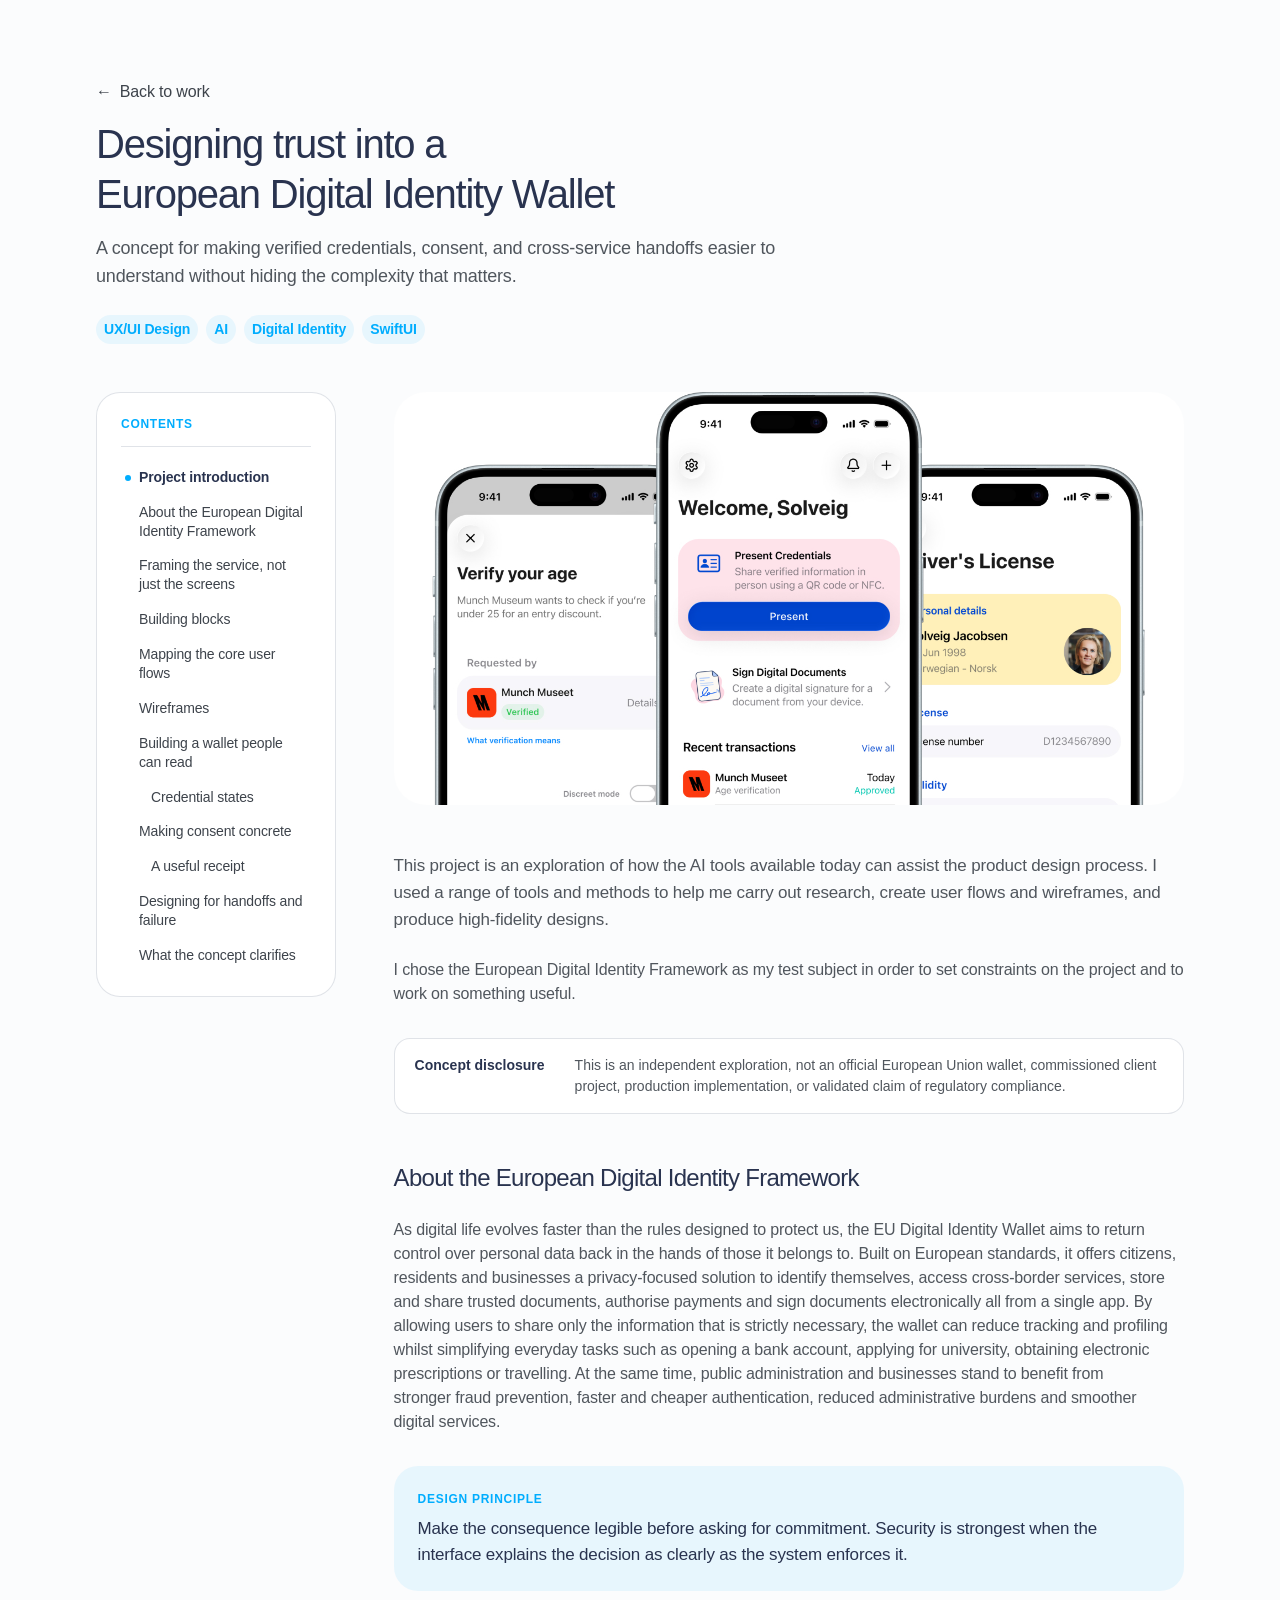
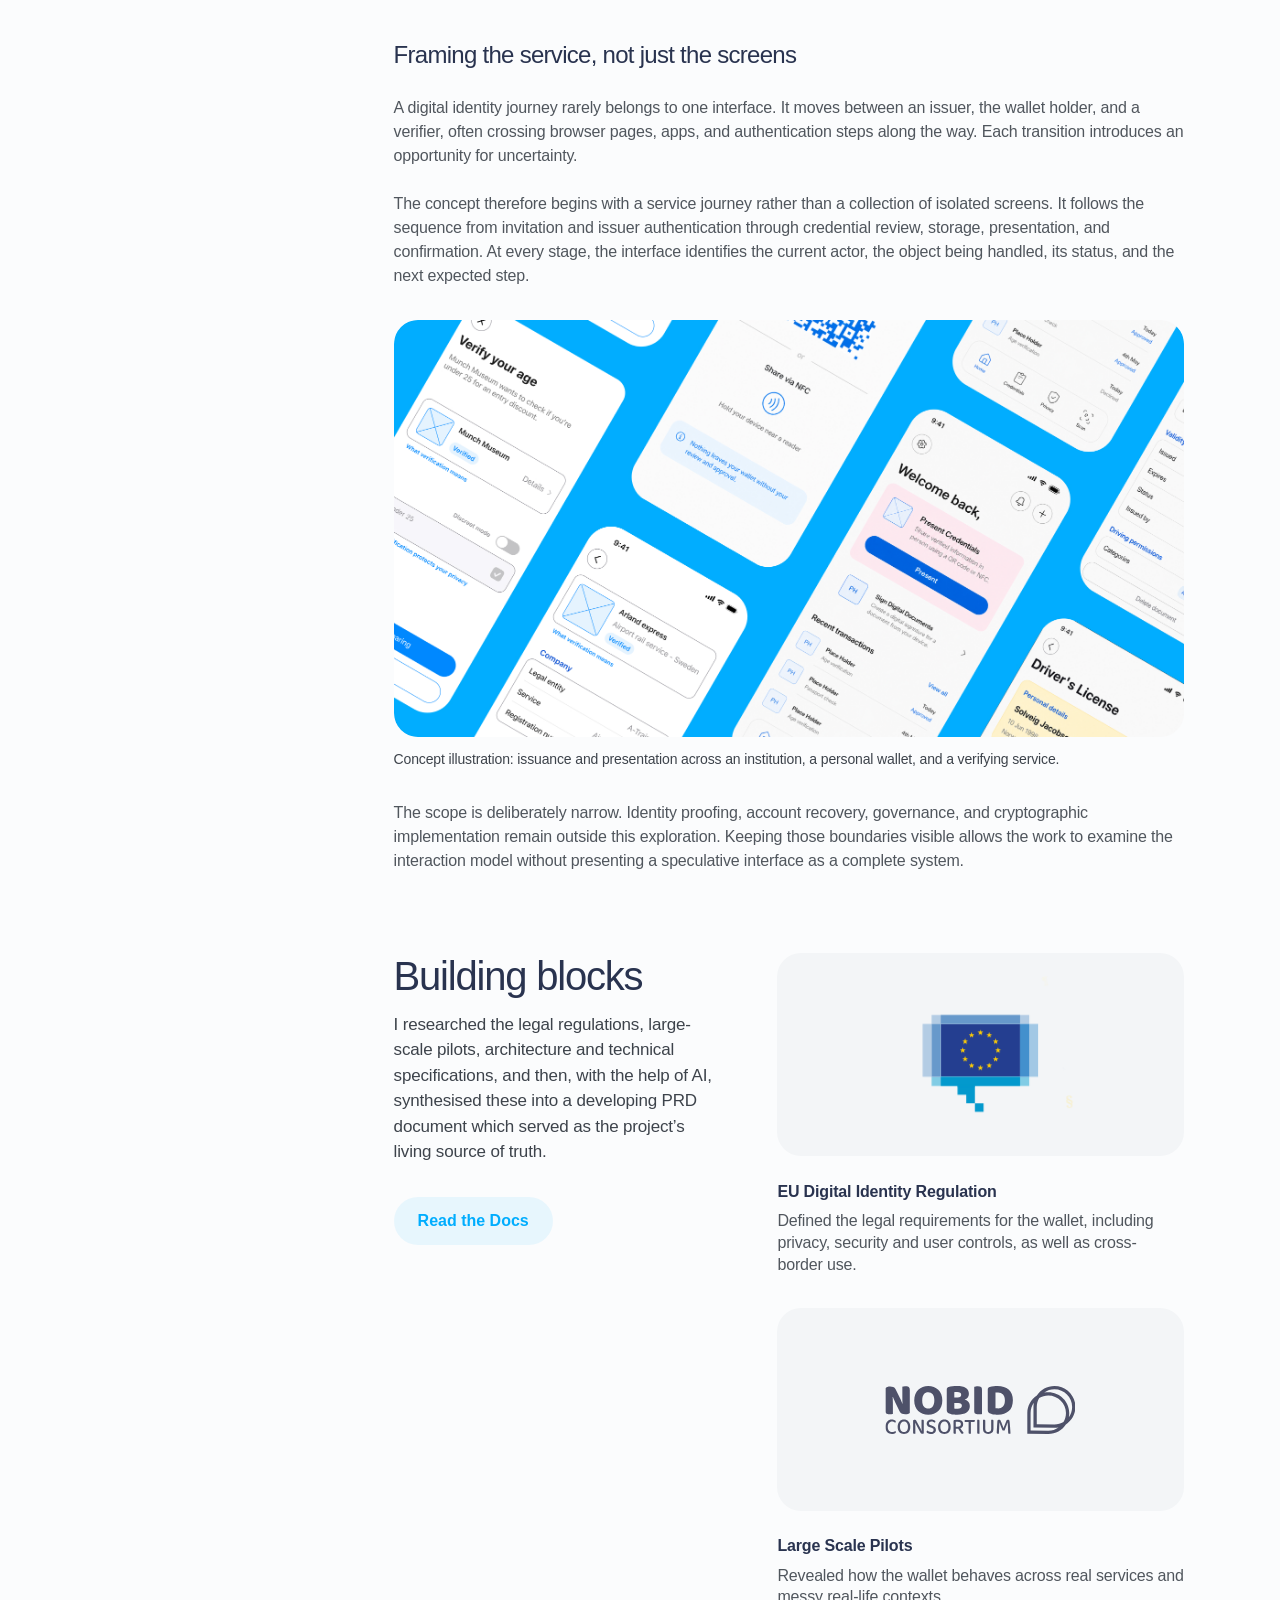
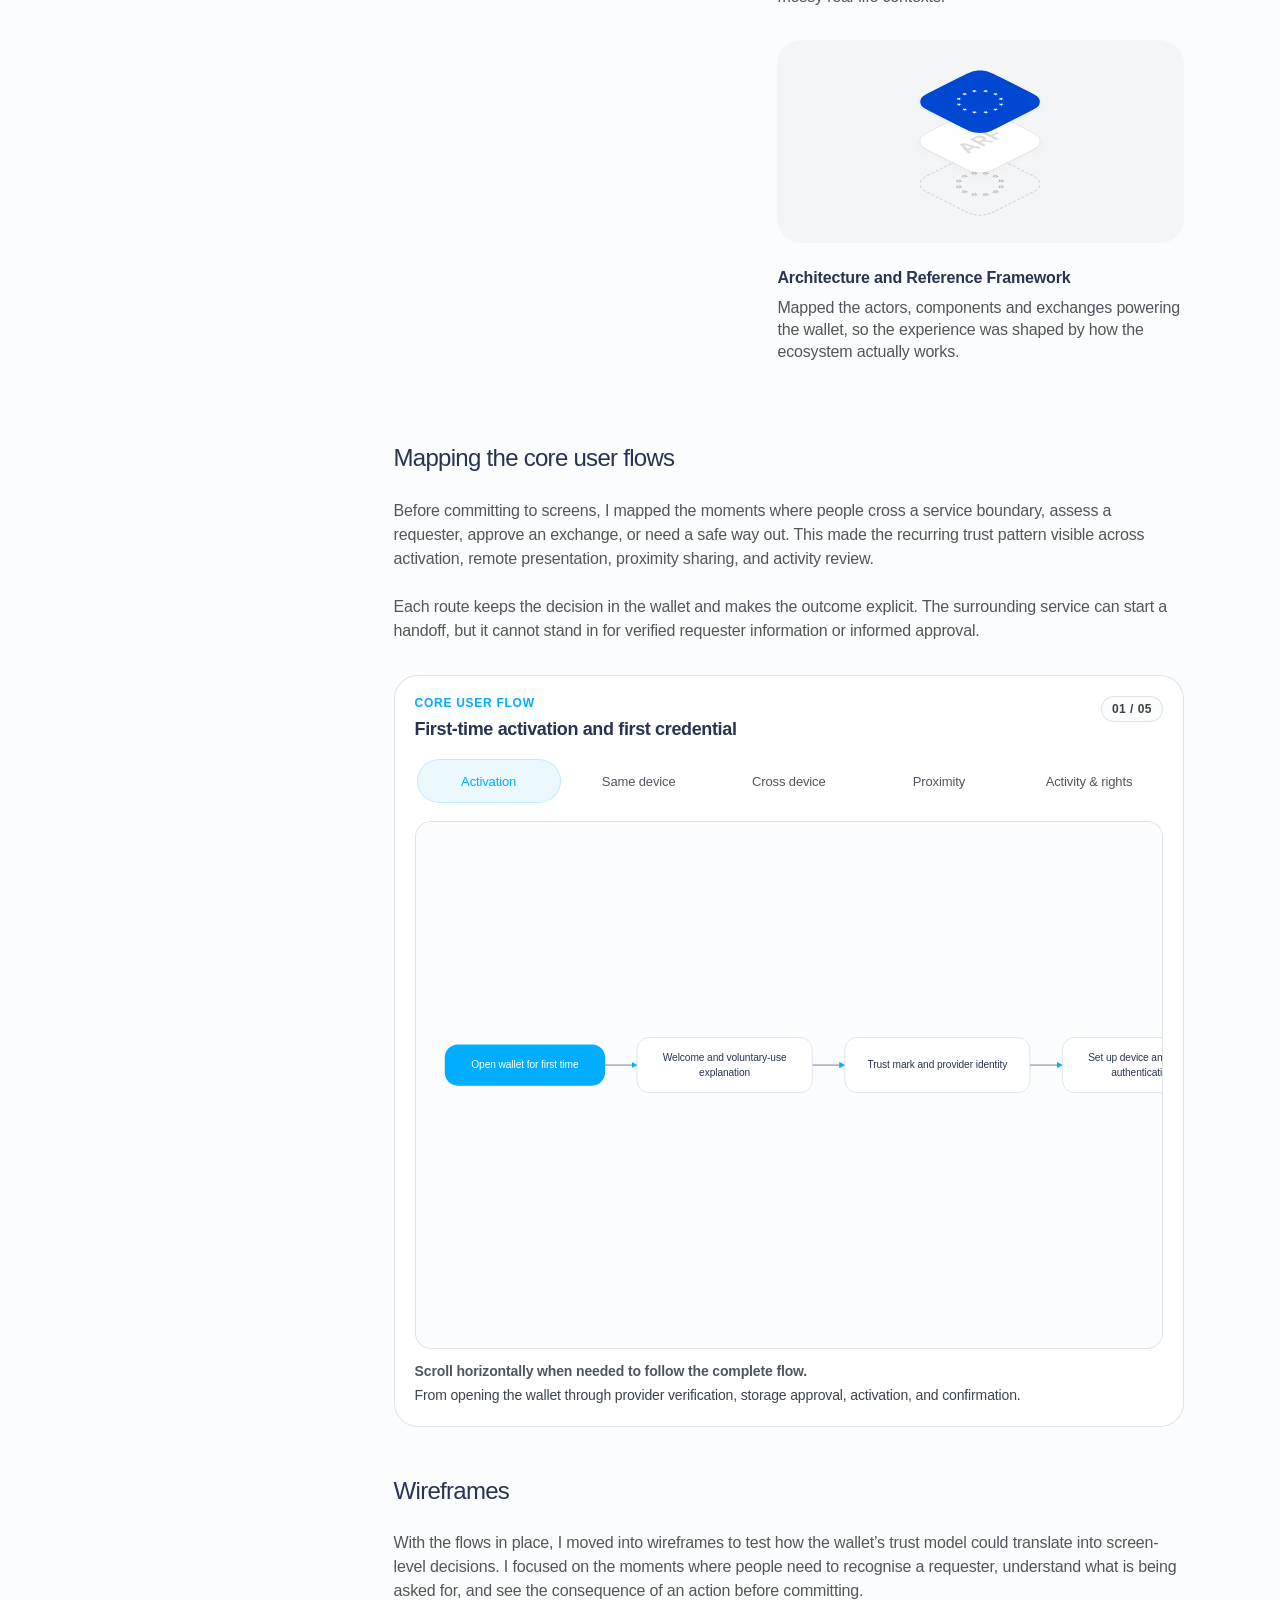
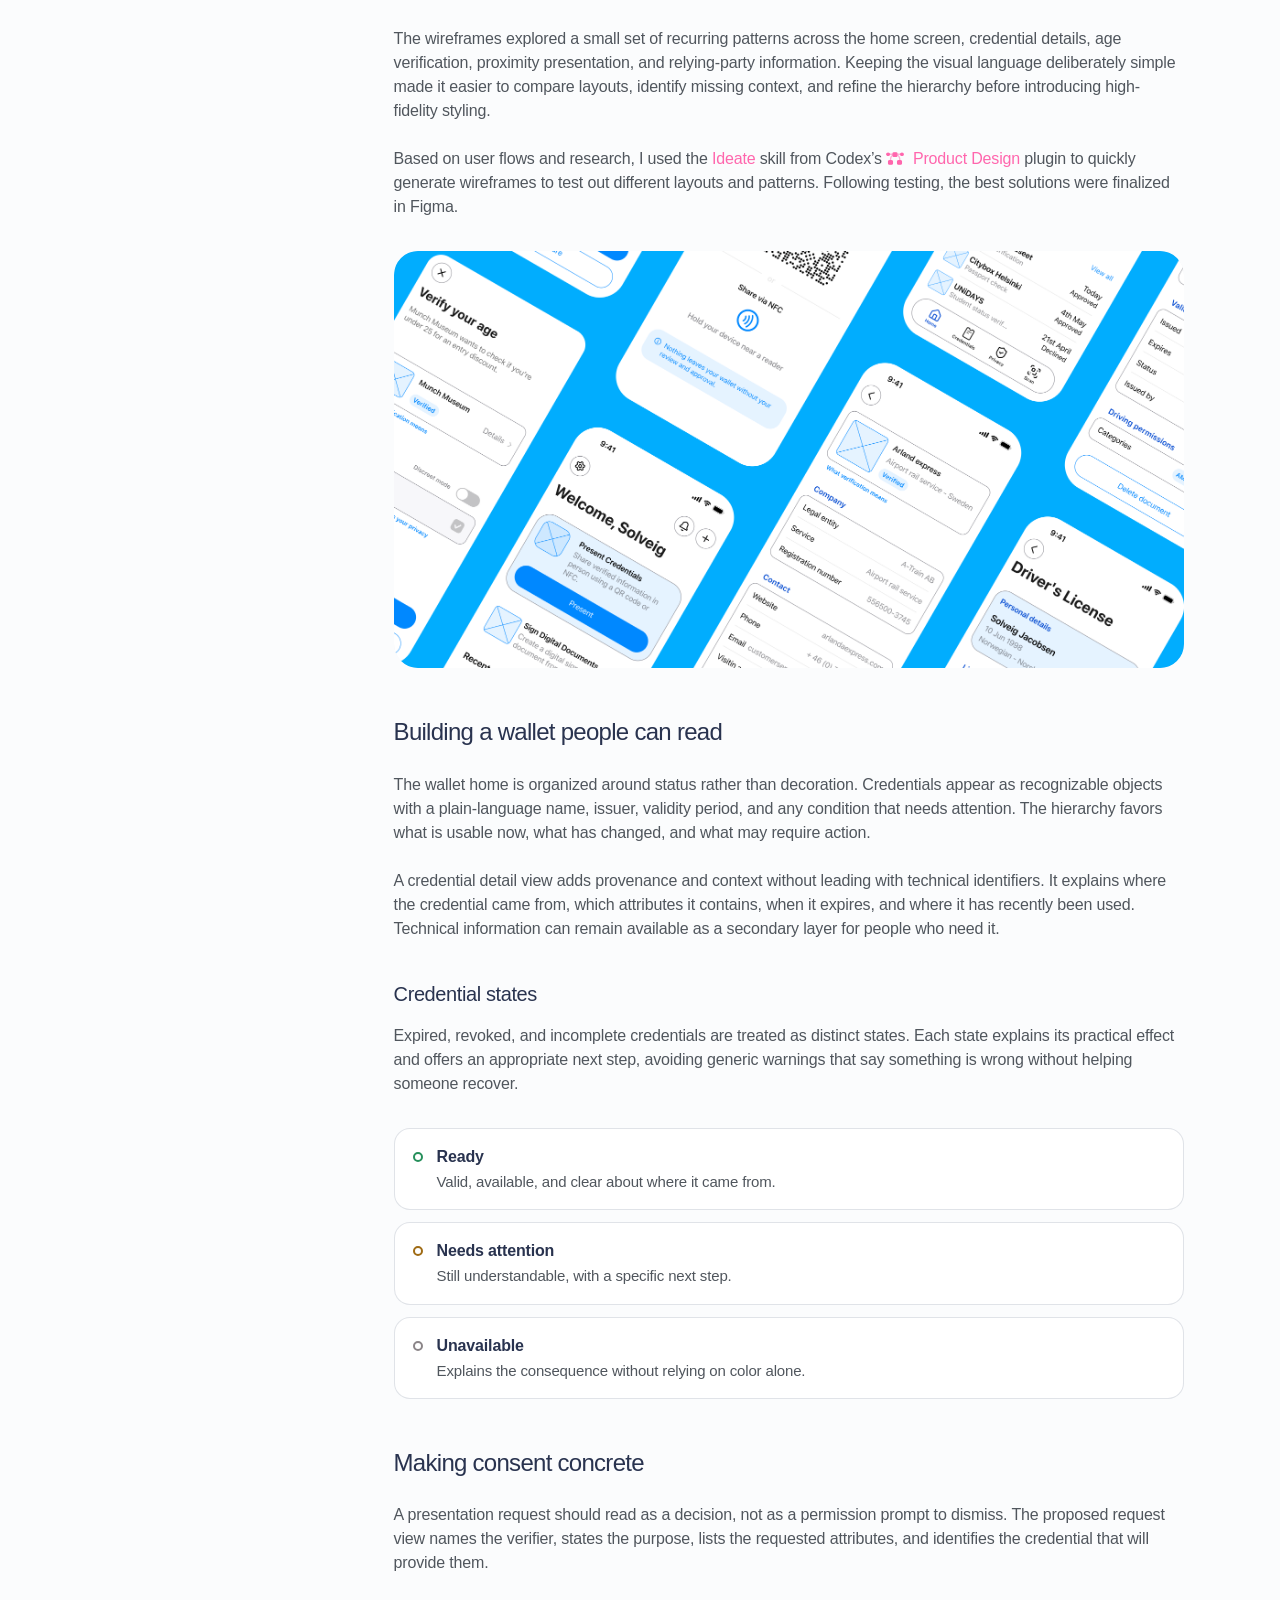
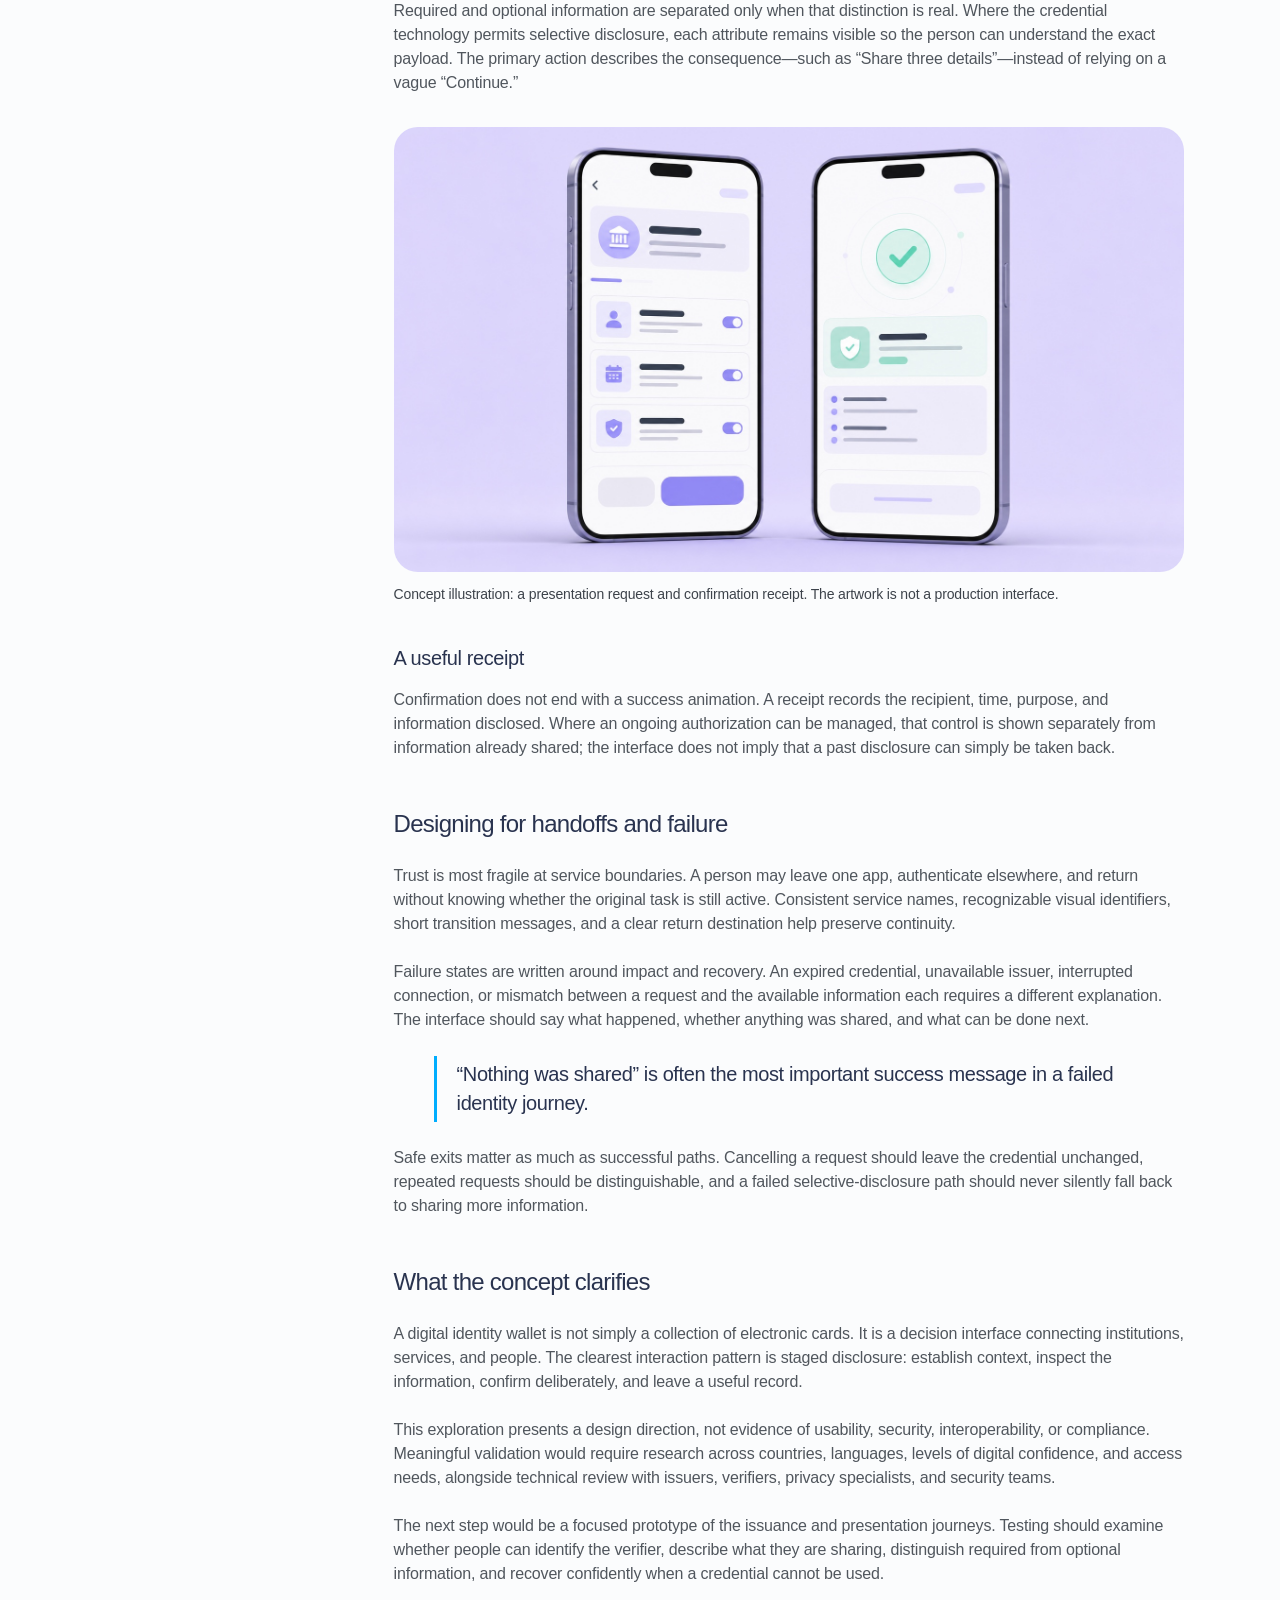
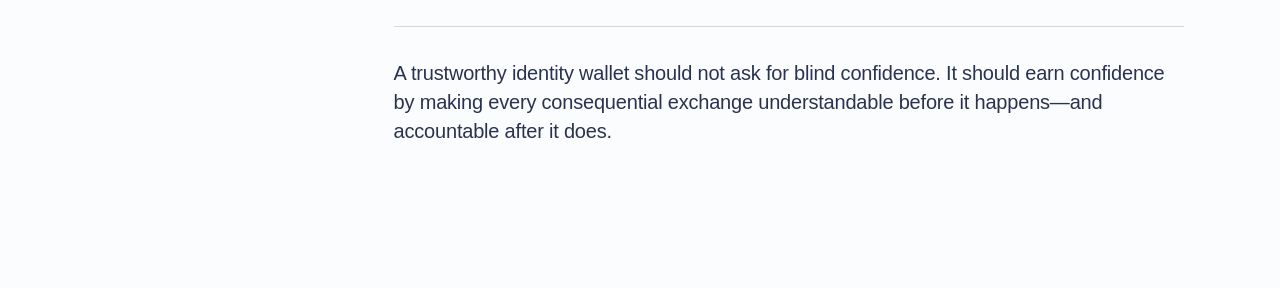
==== eudiw-case-study/index.html @ 353143e9 "Adding EUDIW Case Study" ====
<!doctype html>
<html lang="en">
  <head>
    <meta charset="utf-8" />
    <meta name="viewport" content="width=device-width, initial-scale=1" />
    <meta
      name="description"
      content="An independent design case study exploring trust, consent, and credential sharing in a European Digital Identity Wallet."
    />
    <meta name="theme-color" content="#fbfcfd" />
    <meta name="color-scheme" content="light" />

    <title>Designing trust into a European Digital Identity Wallet</title>

    <link
      rel="preload"
      as="image"
      href="./assets/images/eudiw-identity-cover.jpg"
      fetchpriority="high"
    />
    <link rel="icon" href="data:," />
    <link rel="stylesheet" href="./styles.css?v=20260810-3" />
    <script src="./script.js?v=20260810-2" defer></script>
    <script src="./assets/vendor/mermaid.min.js" defer></script>
    <script src="./flow-definitions.js" defer></script>
    <script src="./flows.js" defer></script>
  </head>

  <body>
    <a class="skip-link" href="#case-study">Skip to the case study</a>

    <main id="case-study">
      <header class="case-header">
        <div class="shell">
          <a class="back-link" href="../#work">
            <span aria-hidden="true">←</span>
            <span>Back to work</span>
          </a>

          <h1
            id="project-introduction"
            tabindex="-1"
            data-toc
            data-toc-title="Project introduction"
          >
            Designing trust into a European Digital Identity Wallet
          </h1>

          <p class="case-deck">
            A concept for making verified credentials, consent, and cross-service handoffs easier to
            understand without hiding the complexity that matters.
          </p>

          <div class="case-meta">
            <ul class="case-tags" aria-label="Case study topics">
              <li>UX/UI Design</li>
              <li>AI</li>
              <li>Digital Identity</li>
              <li>SwiftUI</li>
            </ul>
          </div>
        </div>
      </header>

      <div class="shell case-layout">
        <aside class="sticky-toc" aria-labelledby="sticky-toc-title" data-sticky-toc hidden>
          <p class="sticky-toc__title" id="sticky-toc-title">Contents</p>
          <ol class="sticky-toc__list" data-sticky-toc-list></ol>
        </aside>

        <article class="article">
          <figure class="hero-figure">
            <img
              src="./assets/images/eudiw-identity-cover.jpg"
              width="1726"
              height="911"
              alt="Conceptual translucent identity credential arranged with two mobile devices, a secure chip, and a confirmation seal."
              fetchpriority="high"
            />
          </figure>

          <p class="article-lead">
            This project is an exploration of how the AI tools available today can assist the
            product design process. I used a range of tools and methods to help me carry out
            research, create user flows and wireframes, and produce high-fidelity designs.
          </p>

          <p>
            I chose the European Digital Identity Framework as my test subject in order to set
            constraints on the project and to work on something useful.
          </p>

          <aside class="disclosure" aria-label="Concept disclosure">
            <strong>Concept disclosure</strong>
            <span>
              This is an independent exploration, not an official European Union wallet,
              commissioned client project, production implementation, or validated claim of
              regulatory compliance.
            </span>
          </aside>

          <section aria-labelledby="trust-model">
            <h2 id="trust-model" tabindex="-1" data-toc>
              About the European Digital Identity Framework
            </h2>

            <p>
              As digital life evolves faster than the rules designed to protect us, the EU Digital
              Identity Wallet aims to return control over personal data back in the hands of those
              it belongs to. Built on European standards, it offers citizens, residents and
              businesses a privacy-focused solution to identify themselves, access cross-border
              services, store and share trusted documents, authorise payments and sign documents
              electronically all from a single app. By allowing users to share only the information
              that is strictly necessary, the wallet can reduce tracking and profiling whilst
              simplifying everyday tasks such as opening a bank account, applying for university,
              obtaining electronic prescriptions or travelling. At the same time, public
              administration and businesses stand to benefit from stronger fraud prevention, faster
              and cheaper authentication, reduced administrative burdens and smoother digital
              services.
            </p>

            <aside class="principle-card" aria-label="Design principle">
              <span class="principle-label">Design principle</span>
              <p>
                Make the consequence legible before asking for commitment. Security is strongest
                when the interface explains the decision as clearly as the system enforces it.
              </p>
            </aside>
          </section>

          <section aria-labelledby="service-journey">
            <h2 id="service-journey" tabindex="-1" data-toc>
              Framing the service, not just the screens
            </h2>

            <p>
              A digital identity journey rarely belongs to one interface. It moves between an
              issuer, the wallet holder, and a verifier, often crossing browser pages, apps, and
              authentication steps along the way. Each transition introduces an opportunity for
              uncertainty.
            </p>

            <p>
              The concept therefore begins with a service journey rather than a collection of
              isolated screens. It follows the sequence from invitation and issuer authentication
              through credential review, storage, presentation, and confirmation. At every stage,
              the interface identifies the current actor, the object being handled, its status, and
              the next expected step.
            </p>

            <figure class="article-figure">
              <img
                src="./assets/images/eudiw-service-journey.jpg"
                width="1672"
                height="941"
                alt="Wordless conceptual journey showing a credential moving from an issuing institution into a mobile wallet and on to a verifying service."
                loading="lazy"
                decoding="async"
              />
              <figcaption>
                Concept illustration: issuance and presentation across an institution, a personal
                wallet, and a verifying service.
              </figcaption>
            </figure>

            <p>
              The scope is deliberately narrow. Identity proofing, account recovery, governance, and
              cryptographic implementation remain outside this exploration. Keeping those boundaries
              visible allows the work to examine the interaction model without presenting a
              speculative interface as a complete system.
            </p>
          </section>

          <section class="how-it-works" aria-labelledby="how-it-works">
            <div class="how-it-works__layout">
              <div class="how-it-works__intro">
                <div class="how-it-works__heading-group">
                  <h2
                    class="how-it-works__heading"
                    id="how-it-works"
                    tabindex="-1"
                    data-toc
                    data-toc-title="Building blocks"
                  >
                    Building blocks
                  </h2>
                  <p class="how-it-works__summary">
                    I researched the legal regulations, large-scale pilots, architecture and
                    technical specifications, and then, with the help of AI, synthesised these into
                    a developing PRD document which served as the project’s living source of truth.
                  </p>
                </div>

                <a class="how-it-works__cta" href="https://aave.com/docs/vaults/stable-vaults">
                  Read the Docs
                </a>
              </div>

              <ol class="how-it-works__steps">
                <li class="how-it-works__step">
                  <div class="how-it-works__media how-it-works__media--logo" aria-hidden="true">
                    <svg
                      class="motion-stage is-running"
                      data-building-blocks-logo
                      viewBox="-50 -50 385 345"
                      role="img"
                      aria-labelledby="building-blocks-logo-title building-blocks-logo-description"
                      xmlns="http://www.w3.org/2000/svg"
                    >
                      <title id="building-blocks-logo-title">Animated EUR-Lex logo</title>
                      <desc id="building-blocks-logo-description">
                        The complete EUR-Lex logo receives a soft sweep of light while paragraph and
                        section symbols continuously appear around its outer silhouette.
                      </desc>

                      <defs>
                        <!--
                          The exact European Union EUR-Lex vector, used unchanged as both
                          visible artwork and the alpha source for the moving highlight.
                          Source:
                          https://commons.wikimedia.org/wiki/File:EUR-Lex_logo.svg
                        -->
                        <image
                          id="building-blocks-eurlex-logo"
                          href="./assets/how-it-works/EUR-Lex_logo.svg"
                          x="28.55"
                          y="43.93"
                          width="228.39"
                          height="191.44"
                          preserveAspectRatio="xMidYMid meet"
                        />

                        <mask
                          id="building-blocks-logo-alpha-mask"
                          x="-1"
                          y="-1"
                          width="288"
                          height="242"
                          maskUnits="userSpaceOnUse"
                          style="mask-type: alpha"
                        >
                          <use href="#building-blocks-eurlex-logo" />
                        </mask>

                        <!--
                          Centered vector outlines from Noto Serif Bold. Using paths mirrors
                          the Aave particle construction and avoids Safari's unstable SVG
                          text bounding boxes during transforms.
                        -->
                        <path
                          id="building-blocks-glyph-paragraph"
                          d="M-2.986 9 L-2.986 7.905 L-2.718 7.905 Q-2.242 7.905 -1.86 7.812 Q-1.478 7.719 -1.25 7.409 Q-1.023 7.099 -1.023 6.437 L-1.023 -1.271 L-2.49 -1.271 Q-3.689 -1.271 -4.381 -1.839 Q-5.073 -2.408 -5.363 -3.327 Q-5.652 -4.247 -5.652 -5.321 Q-5.652 -6.975 -4.929 -7.987 Q-4.206 -9 -2.449 -9 L5.652 -9 L5.652 -7.905 L5.383 -7.905 Q4.681 -7.905 4.185 -7.646 Q3.689 -7.388 3.689 -6.417 L3.689 6.437 Q3.689 7.099 3.916 7.409 Q4.144 7.719 4.536 7.812 Q4.929 7.905 5.383 7.905 L5.652 7.905 L5.652 9 L2.201 9 L2.201 -7.719 L0.465 -7.719 L0.465 9 Z"
                        />
                        <path
                          id="building-blocks-glyph-section"
                          d="M-0.196 9 Q-1.742 9 -2.619 8.598 Q-3.495 8.196 -3.845 7.588 Q-4.196 6.979 -4.196 6.361 Q-4.196 5.557 -3.68 5.144 Q-3.165 4.732 -2.361 4.732 Q-2.361 6.093 -1.753 6.99 Q-1.144 7.887 0.072 7.887 Q1.062 7.887 1.619 7.34 Q2.175 6.794 2.175 5.887 Q2.175 5.454 2.041 5.124 Q1.907 4.794 1.536 4.464 Q1.165 4.134 0.464 3.732 Q-0.237 3.33 -1.371 2.773 Q-3.103 1.928 -3.825 1.021 Q-4.546 0.113 -4.546 -1.103 Q-4.546 -1.804 -4.175 -2.361 Q-3.804 -2.918 -3.227 -3.227 Q-3.577 -3.598 -3.835 -4.216 Q-4.093 -4.835 -4.093 -5.68 Q-4.093 -6.732 -3.567 -7.474 Q-3.041 -8.216 -2.124 -8.608 Q-1.206 -9 -0.031 -9 Q1.784 -9 2.722 -8.34 Q3.66 -7.68 3.66 -6.649 Q3.66 -6.01 3.155 -5.588 Q2.649 -5.165 1.701 -5.165 Q1.701 -5.763 1.546 -6.392 Q1.392 -7.021 1 -7.443 Q0.608 -7.866 -0.113 -7.866 Q-0.979 -7.866 -1.505 -7.361 Q-2.031 -6.856 -2.031 -5.928 Q-2.031 -5.268 -1.742 -4.876 Q-1.454 -4.485 -0.907 -4.175 Q-0.361 -3.866 0.423 -3.495 Q1.866 -2.814 2.784 -2.206 Q3.701 -1.598 4.124 -0.918 Q4.546 -0.237 4.546 0.649 Q4.546 1.392 4.155 2.062 Q3.763 2.732 3.227 3.082 Q3.948 4.01 3.948 5.289 Q3.948 6.918 2.907 7.959 Q1.866 9 -0.196 9 Z M2.258 2.258 Q2.361 2.093 2.443 1.866 Q2.526 1.639 2.526 1.371 Q2.526 0.897 2.32 0.485 Q2.113 0.072 1.567 -0.351 Q1.021 -0.773 0.01 -1.268 Q-0.67 -1.598 -1.278 -1.897 Q-1.887 -2.196 -2.381 -2.546 Q-2.711 -2.196 -2.711 -1.639 Q-2.711 -1.082 -2.443 -0.66 Q-2.175 -0.237 -1.546 0.165 Q-0.918 0.567 0.196 1.103 Q0.876 1.454 1.371 1.711 Q1.866 1.969 2.258 2.258 Z"
                        />

                        <linearGradient
                          id="building-blocks-shimmer-gradient"
                          x1="0"
                          y1="0"
                          x2="1"
                          y2="0"
                        >
                          <stop offset="0" stop-color="#ffffff" stop-opacity="0" />
                          <stop offset="0.28" stop-color="#ffffff" stop-opacity="0.05" />
                          <stop offset="0.5" stop-color="#fff9d6" stop-opacity="0.44" />
                          <stop offset="0.72" stop-color="#ffffff" stop-opacity="0.06" />
                          <stop offset="1" stop-color="#ffffff" stop-opacity="0" />
                        </linearGradient>
                      </defs>

                      <use class="logo-base" href="#building-blocks-eurlex-logo" />

                      <g mask="url(#building-blocks-logo-alpha-mask)" aria-hidden="true">
                        <rect
                          class="shimmer-band"
                          x="-150"
                          y="-70"
                          width="96"
                          height="390"
                          fill="url(#building-blocks-shimmer-gradient)"
                        />
                      </g>

                      <g data-particle-field aria-hidden="true"></g>
                    </svg>
                  </div>
                  <div class="how-it-works__step-body">
                    <div class="how-it-works__step-copy">
                      <h3>EU Digital Identity Regulation</h3>
                      <p>
                        Defined the legal requirements for the wallet, including privacy, security
                        and user controls, as well as cross-border use.
                      </p>
                    </div>
                  </div>
                </li>

                <li class="how-it-works__step">
                  <div class="how-it-works__media how-it-works__media--carousel" aria-hidden="true">
                    <div class="pilot-carousel" data-pilot-carousel aria-hidden="true">
                      <div class="pilot-carousel__viewport" data-pilot-viewport>
                        <div class="pilot-carousel__track" data-pilot-track>
                          <figure
                            class="pilot-carousel__slide"
                            data-pilot-index="0"
                            data-pilot-name="NOBID"
                          >
                            <img
                              class="pilot-carousel__logo"
                              src="./assets/how-it-works/pilot-logos/logo-home-nobid.svg"
                              width="158"
                              height="40"
                              alt=""
                              draggable="false"
                            />
                          </figure>
                          <figure
                            class="pilot-carousel__slide"
                            data-pilot-index="1"
                            data-pilot-name="POTENTIAL"
                          >
                            <img
                              class="pilot-carousel__logo"
                              src="./assets/how-it-works/pilot-logos/logo-home-potential.svg"
                              width="160"
                              height="47"
                              alt=""
                              draggable="false"
                            />
                          </figure>
                          <figure
                            class="pilot-carousel__slide"
                            data-pilot-index="2"
                            data-pilot-name="DC4EU"
                          >
                            <img
                              class="pilot-carousel__logo"
                              src="./assets/how-it-works/pilot-logos/logo-home-dc4eu.svg"
                              width="160"
                              height="46"
                              alt=""
                              draggable="false"
                            />
                          </figure>
                          <figure
                            class="pilot-carousel__slide"
                            data-pilot-index="3"
                            data-pilot-name="EWC"
                          >
                            <img
                              class="pilot-carousel__logo"
                              src="./assets/how-it-works/pilot-logos/logo-home-ewc.svg"
                              width="160"
                              height="52"
                              alt=""
                              draggable="false"
                            />
                          </figure>
                          <figure
                            class="pilot-carousel__slide"
                            data-pilot-index="4"
                            data-pilot-name="APTITUDE"
                          >
                            <img
                              class="pilot-carousel__logo"
                              src="./assets/how-it-works/pilot-logos/logo-aptitude.svg"
                              width="99"
                              height="56"
                              alt=""
                              draggable="false"
                            />
                          </figure>
                          <figure
                            class="pilot-carousel__slide"
                            data-pilot-index="5"
                            data-pilot-name="WE BUILD"
                          >
                            <img
                              class="pilot-carousel__logo"
                              src="./assets/how-it-works/pilot-logos/logo-webuild.svg"
                              width="160"
                              height="56"
                              alt=""
                              draggable="false"
                            />
                          </figure>
                        </div>
                      </div>
                    </div>
                  </div>
                  <div class="how-it-works__step-body">
                    <div class="how-it-works__step-copy">
                      <h3>Large Scale Pilots</h3>
                      <p>
                        Revealed how the wallet behaves across real services and messy real-life
                        contexts.
                      </p>
                    </div>
                  </div>
                </li>

                <li class="how-it-works__step">
                  <div class="how-it-works__media how-it-works__media--layers" aria-hidden="true">
                    <div class="layer-stack" data-layer-stack>
                      <div class="layer-stack__layers" aria-hidden="true">
                        <div class="layer-stack__layer layer-stack__layer--bottom">
                          <svg
                            xmlns="http://www.w3.org/2000/svg"
                            width="218"
                            height="101"
                            fill="none"
                            viewBox="-14 0 218 101"
                            class="layer-stack__svg layer-stack__svg--bottom"
                          >
                            <defs>
                              <mask
                                id="layer-stack-bottom-mark-cutout"
                                maskUnits="userSpaceOnUse"
                                x="-14"
                                y="0"
                                width="218"
                                height="101"
                              >
                                <rect x="-14" y="0" width="218" height="101" fill="white"></rect>
                                <ellipse
                                  cx="94.75"
                                  cy="50.124"
                                  rx="52"
                                  ry="34"
                                  fill="black"
                                ></ellipse>
                              </mask>
                            </defs>
                            <g mask="url(#layer-stack-bottom-mark-cutout)">
                              <path
                                fill="#252228"
                                fill-opacity=".15"
                                d="m128.471 87.97.36.715zm-25.822 10.794-.137-.788zM61.027 87.97l.36-.715zM86.85 98.764l.138-.788zm82.086-66.11.36-.714zm19.025 12.702.734-.317zm-19.025 22.238-.359-.714zm19.025-12.702.734.318zM61.027 12.28l.36.714zM86.85 1.484l.138.788zm41.622 10.795-.36.714zM102.649 1.484l-.137.788zm-82.086 31.17-.36-.714zM1.54 45.356l-.735-.317zm19.024 22.238.36-.714zM1.54 54.893l-.735.318zm98.469-.975.4-.693zm0 7.8-.4-.692zm-13.511 0 .4-.692zm0-7.8-.4-.693zm31.163-10.192.4-.693zm0 7.8.4.694zm-13.511 0 .4-.692zm0-7.8.4.693zm-29.96-7.101-.4-.693zm.634 38.712-.4.693a.8.8 0 0 0 .8 0zm8.484-4.898.4.693a.8.8 0 0 0 0-1.386zM82.67 41.52l.4.693zm50.086.367-.4.693a.8.8 0 0 0 .8 0zm8.484-4.898.4.692a.799.799 0 0 0 0-1.385zM126.54 88.047a.8.8 0 1 0 .719 1.429l-.359-.715zm-2.418 3.004a.8.8 0 1 0-.716-1.431l.358.715zm-3.856.128a.8.8 0 1 0 .706 1.436l-.353-.718zm-2.46 2.971a.8.8 0 1 0-.688-1.444l.344.722zm-3.856.023c-.404.18-.584.653-.404 1.056a.8.8 0 0 0 1.057.404l-.327-.73zm-2.606 2.845a.8.8 0 0 0-.593-1.486l.296.743zm-3.841-.301a.8.8 0 0 0 .495 1.521l-.248-.76zm-2.956 2.481a.8.8 0 1 0-.355-1.56l.178.78zm-3.963-.928a.8.8 0 1 0 .207 1.586l-.104-.793zm-3.816 1.934a.8.8 0 1 0-.069-1.598l.035.799zM92.8 98.606a.8.8 0 1 0-.07 1.598l.035-.799zm-4.092 1.25a.8.8 0 1 0 .207-1.586l-.104.793zm-3.401-2.218a.8.8 0 0 0-.356 1.56l.178-.78zm-3.807.6a.8.8 0 1 0 .496-1.521l-.248.76zm-2.752-2.706a.8.8 0 0 0-.593 1.486l.296-.743zm-3.852.101a.8.8 0 0 0 .653-1.46l-.327.73zm-2.516-2.927a.8.8 0 1 0-.687 1.444l.344-.722zm-3.854-.091a.8.8 0 1 0 .707-1.436l-.353.718zm-2.433-2.995a.8.8 0 0 0-.716 1.431l.358-.716zm-3.854-.144a.8.8 0 0 0 .72-1.43l-.36.715zm-2.538-3.07a.8.8 0 1 0-.72 1.43l.36-.715zm-4.091-.268a.8.8 0 0 0 .72-1.43l-.36.715zm-2.653-3.127a.8.8 0 0 0-.72 1.429l.36-.715zm-4.091-.27a.8.8 0 1 0 .72-1.428l-.36.714zm-2.653-3.126a.8.8 0 0 0-.72 1.429l.36-.715zm-4.091-.27a.8.8 0 1 0 .72-1.428l-.36.714zm-2.653-3.126a.8.8 0 1 0-.72 1.429l.36-.715zm-4.092-.27a.8.8 0 0 0 .72-1.428l-.36.714zm-2.652-3.126a.8.8 0 1 0-.72 1.429l.36-.715zm-4.091-.27a.8.8 0 1 0 .72-1.428l-.36.714zm-2.653-3.126a.8.8 0 0 0-.72 1.429l.36-.715zm-4.091-.269a.8.8 0 1 0 .72-1.43l-.36.716zm-2.698-3.15a.8.8 0 0 0-.72 1.429l.36-.715zm-4.173-.323a.8.8 0 0 0 .73-1.424l-.365.712zm-2.687-3.207a.8.8 0 0 0-.755 1.411l.377-.705zm-4.158-.491a.8.8 0 0 0 .814-1.378l-.407.689zM5.819 58.54a.8.8 0 1 0-.953 1.285l.477-.642zm-3.922-1.505a.8.8 0 1 0 1.265-.98l-.632.49zm-.313-4.64a.8.8 0 0 0-1.567.325L.8 52.56zM.017 47.529a.8.8 0 1 0 1.567.324L.8 47.69zm3.145-3.335a.8.8 0 0 0-1.265-.98l.633.49zm1.704-3.77a.8.8 0 0 0 .953 1.285l-.476-.643zm4.122-.784a.8.8 0 1 0-.814-1.377l.407.689zm2.59-3.28a.8.8 0 1 0 .754 1.411l-.378-.705zm4.17-.371a.8.8 0 1 0-.729-1.425l.365.713zm2.724-3.176a.8.8 0 1 0 .72 1.428l-.36-.714zm4.137-.292a.8.8 0 0 0-.72-1.43l.36.715zm2.653-3.127a.8.8 0 1 0 .72 1.429l-.36-.715zm4.091-.27a.8.8 0 0 0-.72-1.428l.36.714zm2.652-3.126a.8.8 0 0 0 .72 1.429l-.36-.715zm4.092-.27a.8.8 0 1 0-.72-1.428l.36.714zm2.652-3.126a.8.8 0 0 0 .72 1.429l-.36-.715zm4.092-.27a.8.8 0 1 0-.72-1.428l.36.714zm2.653-3.126a.8.8 0 1 0 .72 1.429l-.36-.715zm4.091-.269a.8.8 0 0 0-.72-1.429l.36.714zm2.653-3.127a.8.8 0 0 0 .72 1.429l-.36-.715zm4.091-.269a.8.8 0 0 0-.72-1.429l.36.715zm2.653-3.127a.8.8 0 0 0 .72 1.43l-.36-.715zm3.977-.211a.8.8 0 1 0-.72-1.43l.36.715zm2.418-3.004a.8.8 0 0 0 .716 1.43l-.358-.715zm3.856-.129a.8.8 0 1 0-.707-1.435l.354.717zm2.46-2.97a.8.8 0 0 0 .688 1.444l-.344-.722zm3.856-.023a.8.8 0 0 0-.653-1.46l.326.73zm2.606-2.846a.8.8 0 1 0 .593 1.486l-.297-.743zm3.841.302A.8.8 0 1 0 81.5 2.01l.248.76zm2.955-2.482a.8.8 0 0 0 .356 1.56l-.178-.78zm3.964.929a.8.8 0 0 0-.207-1.587l.103.794zM92.73.044a.8.8 0 0 0 .069 1.599l-.035-.8zm3.968 1.599a.8.8 0 0 0 .07-1.599l-.035.8zm4.092-1.25a.8.8 0 1 0-.207 1.586l.103-.793zm3.401 2.217a.8.8 0 1 0 .355-1.56l-.177.78zm3.806-.6a.8.8 0 1 0-.495 1.522l.247-.76zm2.753 2.706a.8.8 0 1 0 .593-1.486l-.297.743zm3.852-.1a.8.8 0 1 0-.653 1.46l.326-.73zm2.515 2.927a.8.8 0 0 0 .688-1.445l-.344.723zm3.854.09a.8.8 0 1 0-.706 1.436l.353-.718zm2.434 2.996a.8.8 0 1 0 .716-1.431l-.358.715zm3.853.144a.8.8 0 1 0-.719 1.429l.36-.715zm2.538 3.07a.8.8 0 0 0 .72-1.43l-.36.715zm4.092.268a.8.8 0 1 0-.72 1.43l.36-.715zm2.653 3.127a.8.8 0 1 0 .719-1.429l-.36.714zm4.091.269a.8.8 0 1 0-.719 1.429l.359-.715zm2.653 3.127a.8.8 0 1 0 .719-1.43l-.36.715zm4.091.269a.8.8 0 1 0-.719 1.429l.359-.715zm2.653 3.127a.8.8 0 1 0 .719-1.43l-.36.715zm4.091.269a.8.8 0 1 0-.719 1.429l.359-.715zm2.653 3.127a.8.8 0 1 0 .719-1.43l-.36.715zm4.091.269a.8.8 0 1 0-.719 1.429l.359-.715zm2.653 3.127a.8.8 0 1 0 .719-1.43l-.36.715zm4.091.269a.8.8 0 1 0-.719 1.429l.359-.715zm2.697 3.15a.8.8 0 0 0 .721-1.43l-.361.715zm4.173.322a.8.8 0 1 0-.729 1.425l.365-.712zm2.688 3.207a.8.8 0 0 0 .755-1.41l-.378.705zm4.158.492a.8.8 0 0 0-.815 1.377l.408-.688zm2.354 3.446a.8.8 0 0 0 .954-1.285l-.477.642zm3.923 1.505a.8.8 0 0 0-1.265.98l.632-.49zm.313 4.639a.8.8 0 0 0 1.567-.324l-.784.162zm1.567 4.87a.801.801 0 0 0-1.567-.325l.783.162zm-3.145 3.334a.8.8 0 1 0 1.265.98l-.633-.49zm-1.704 3.77a.8.8 0 1 0-.954-1.285l.477.643zm-4.123.783a.8.8 0 0 0 .815 1.378l-.407-.689zm-2.588 3.28a.8.8 0 0 0-.755-1.41l.377.705zm-4.172.372a.8.8 0 1 0 .729 1.424l-.364-.712zm-2.723 3.176a.8.8 0 0 0-.721-1.429l.36.714zm-4.137.292a.8.8 0 1 0 .719 1.429l-.36-.715zm-2.653 3.127a.8.8 0 1 0-.719-1.43l.359.715zm-4.091.269a.8.8 0 1 0 .719 1.429l-.36-.715zm-2.653 3.127a.8.8 0 1 0-.719-1.43l.359.715zm-4.091.269a.8.8 0 1 0 .719 1.429l-.36-.715zm-2.653 3.127a.8.8 0 1 0-.719-1.43l.359.715zm-4.091.269a.8.8 0 1 0 .719 1.429l-.36-.715zm-2.653 3.127a.8.8 0 1 0-.719-1.43l.359.715zm-4.091.269a.8.8 0 1 0 .719 1.429l-.36-.715zm-2.653 3.127a.8.8 0 1 0-.719-1.43l.359.715zm-4.092.269a.8.8 0 0 0 .72 1.429l-.36-.715zm-2.652 3.127a.8.8 0 1 0-.72-1.43l.36.715zm-31.82-35.41a.8.8 0 0 0-.557 1.5l.279-.75zm-3.778.764a.8.8 0 0 0 .17-1.59l-.084.795zm-3.504-1.59a.8.8 0 1 0 .17 1.59l-.085-.795zm-3.05 2.326a.8.8 0 0 0-.558-1.5l.279.75zm-4.42 1.087a.8.8 0 0 0 1.252.997l-.626-.499zm1.252 4.612a.8.8 0 1 0-1.252.997l.626-.498zm2.61 3.583a.8.8 0 1 0 .558-1.5l-.28.75zm3.778-.763a.8.8 0 1 0-.17 1.59l.085-.795zm3.505 1.59a.8.8 0 0 0-.17-1.59l.085.795zm3.05-2.326a.8.8 0 1 0 .558 1.5l-.28-.75zm4.419-1.087a.8.8 0 1 0-1.251-.997l.625.499zm-1.251-4.612a.8.8 0 1 0 1.251-.997l-.626.498zm15.042-13.776a.8.8 0 0 0-.558 1.5l.279-.75zm-3.778.764a.8.8 0 1 0 .17-1.59l-.085.795zm-3.505-1.59a.8.8 0 1 0 .17 1.59l-.085-.795zm-3.05 2.326a.8.8 0 1 0-.558-1.5l.279.75zm-4.419 1.086a.799.799 0 1 0 1.251.998l-.626-.499zm1.251 4.613a.8.8 0 1 0-1.251.997l.625-.498zm2.61 3.583a.8.8 0 0 0 .558-1.5l-.279.75zm3.778-.763a.8.8 0 1 0-.17 1.59l.085-.795zm3.505 1.59a.8.8 0 0 0-.17-1.59l.085.795zm3.05-2.326a.8.8 0 1 0 .558 1.5l-.279-.75zm4.419-1.087a.799.799 0 1 0-1.251-.997l.626.499zm-1.251-4.612a.8.8 0 1 0 1.251-.998l-.625.499zm-46.981-8.783a.8.8 0 0 0 .867 1.345l-.434-.672zm-2.427 3.736a.8.8 0 1 0-1.015-1.236l.507.618zm-4.12 1.687a.8.8 0 0 0 1.178 1.082l-.59-.54zm-1.276 4.26a.8.8 0 0 0-1.35-.86l.675.43zm-3.275 3.01a.8.8 0 0 0 1.503.55l-.751-.275zm.611 4.395a.8.8 0 1 0-1.591-.16l.795.08zm-1.463 4.19a.8.8 0 0 0 1.58-.253l-.79.127zm2.678 3.55a.8.8 0 0 0-1.475.62l.738-.31zm.6 4.398a.8.8 0 1 0 1.32-.902l-.66.451zm3.864 2.215a.8.8 0 1 0-1.157 1.106l.579-.553zm1.99 3.98a.8.8 0 0 0 1.001-1.248l-.5.624zm4.315 1.126a.8.8 0 1 0-.863 1.347l.432-.674zm3.868 1.222a.8.8 0 1 0-.8-1.385l.4.693zm3.442-3.834a.8.8 0 0 0 .8 1.385l-.4-.693zm1.364-2.18a.8.8 0 1 0-.875 1.338l.438-.67zm-3.942-.955a.8.8 0 0 0 1.043-1.213l-.522.607zm-1.485-3.767a.8.8 0 1 0-1.231 1.021l.615-.51zm-3.392-2.228a.8.8 0 0 0 1.425-.728l-.712.364zm.264-4.027a.8.8 0 1 0-1.57.31l.785-.155zm-1.728-3.652a.8.8 0 1 0 1.589.187l-.795-.093zm2.514-3.168a.8.8 0 0 0-1.465-.643l.733.322zm.55-4.003a.8.8 0 1 0 1.267.977l-.634-.488zm3.719-1.629a.8.8 0 1 0-1.063-1.196l.531.598zm1.988-3.525a.8.8 0 0 0 .882 1.335l-.441-.667zm4.03-.487a.8.8 0 0 0-.725-1.426l.362.713zm2.739-2.976a.8.8 0 0 0 .584 1.49l-.292-.745zm4.04.303a.8.8 0 0 0-.458-1.534l.229.767zm3.2-2.474a.8.8 0 0 0 .342 1.564l-.17-.782zm3.947.908a.8.8 0 0 0-.233-1.583l.116.791zm3.513-2.011a.8.8 0 0 0 .131 1.595l-.065-.798zm3.797 1.408a.8.8 0 0 0-.033-1.6l.017.8zm3.735-1.561a.8.8 0 1 0-.065 1.598l.033-.8zm3.597 1.858a.8.8 0 0 0 .162-1.592l-.081.796zm3.898-1.092a.8.8 0 0 0-.262 1.578l.131-.79zm3.333 2.297a.8.8 0 0 0 .366-1.557l-.183.779zm4.009-.562a.8.8 0 0 0-.478 1.527l.239-.764zm2.966 2.754a.8.8 0 1 0 .598-1.484l-.299.742zm4.048.087a.8.8 0 0 0-.73 1.424l.365-.712zm3.788 1.068a.8.8 0 1 0-.8-1.386l.4.693zm3.442-3.835a.8.8 0 1 0 .8 1.386l-.4-.693zm1.198-2.174a.8.8 0 1 0-.744 1.417l.372-.708zm-4.182-.228a.8.8 0 1 0 .638-1.468l-.319.734zm-3.011-2.91a.8.8 0 0 0-.54 1.505l.27-.753zm-4.177.326a.8.8 0 0 0 .448-1.536l-.224.768zm-3.342-2.526a.8.8 0 1 0-.362 1.558l.181-.779zm-4.115.791a.8.8 0 1 0 .279-1.575l-.139.787zm-3.587-2.163a.8.8 0 1 0-.201 1.588l.1-.794zm-4.015 1.198a.8.8 0 0 0 .124-1.595l-.062.797zm-3.78-1.808a.8.8 0 1 0-.049 1.6l.024-.8zm-3.884 1.571a.8.8 0 1 0-.026-1.6l.013.8zm-3.933-1.445a.8.8 0 1 0 .101 1.597l-.05-.798zm-3.717 1.932a.8.8 0 0 0-.179-1.59l.09.795zM94.12 29.03a.8.8 0 1 0 .259 1.58l-.13-.79zm-3.504 2.298a.8.8 0 0 0-.342-1.563l.17.782zm-4.145-.616a.8.8 0 0 0 .432 1.54l-.216-.77zm-3.215 2.684a.8.8 0 0 0-.526-1.511l.263.755zM79.07 33.3a.8.8 0 0 0 .63 1.47l-.315-.735zm-2.813 3.1a.8.8 0 0 0-.74-1.418l.37.709zm52.215 51.569-.36-.715-1.571.792.36.714.359.715 1.572-.791zm-4.707 2.365-.358-.715q-1.646.824-3.14 1.56l.353.717.353.718a558 558 0 0 0 3.15-1.564zm-6.302 3.093-.344-.722c-1.114.53-2.166 1.018-3.168 1.467l.326.73.327.73c1.016-.454 2.08-.948 3.203-1.483zm-6.415 2.847-.296-.743a54 54 0 0 1-3.248 1.185l.247.76.248.761a55 55 0 0 0 3.346-1.22zm-6.677 2.143-.178-.78q-.84.192-1.68.338l.137.788.138.788q.88-.153 1.76-.354zm-1.721.346-.137-.788q-.962.168-1.928.294l.103.793.104.793a47 47 0 0 0 1.996-.303zm-5.915.641-.035-.8q-1.95.086-3.9 0l-.034.8-.034.799q2.018.087 4.037 0zm-7.923-.342.104-.793a45 45 0 0 1-1.928-.294l-.138.788-.137.788q.996.174 1.996.304zm-1.962-.299.138-.788q-.84-.146-1.68-.338l-.178.78-.178.78q.88.2 1.76.355zm-5.1-1.286.247-.761a53 53 0 0 1-3.248-1.185l-.297.743-.296.743c1.16.463 2.267.869 3.345 1.22zm-6.526-2.575.326-.73a148 148 0 0 1-3.169-1.467l-.343.722-.344.722c1.123.535 2.186 1.029 3.203 1.483zm-6.343-3.006.353-.718a548 548 0 0 1-3.14-1.559l-.358.715-.358.716q1.648.825 3.15 1.564zm-6.28-3.136.359-.714-1.572-.791-.36.714-.36.715 1.572.79zm-1.573-.791.36-.715-1.686-.849-.36.715-.36.715 1.687.849zm-5.058-2.547.36-.714-3.372-1.698-.36.714-.36.715 3.373 1.698zm-6.744-3.396.36-.714-3.372-1.698-.36.714-.36.715 3.373 1.698zm-6.744-3.396.36-.714-3.372-1.698-.36.714-.36.715 3.373 1.698zm-6.744-3.396.36-.714-3.372-1.698-.36.714-.36.715 3.372 1.698zm-6.744-3.396.36-.714-3.372-1.698-.36.714-.36.715 3.373 1.698zm-6.744-3.395.36-.715-1.686-.85-.36.715-.36.715 1.687.849zm-1.686-.85.36-.714-1.73-.872-.36.714-.36.715 1.73.872zm-5.179-2.621.365-.712a216 216 0 0 1-3.417-1.783l-.378.706-.377.705c1.063.569 2.21 1.165 3.442 1.796zm-6.803-3.675.407-.689c-1.227-.726-2.278-1.407-3.169-2.068l-.476.643-.477.642c.949.704 2.05 1.416 3.308 2.16zM2.53 56.546l.632-.49a7 7 0 0 1-.89-1.482l-.733.318-.735.318c.276.637.64 1.241 1.093 1.825zm-.991-1.654.734-.318a11.2 11.2 0 0 1-.69-2.177l-.783.162-.783.162c.176.848.438 1.682.787 2.489zM.8 47.69l.784.162a11.2 11.2 0 0 1 .689-2.178l-.734-.318-.735-.317c-.349.807-.611 1.64-.787 2.489zm.739-2.334.734.318c.217-.502.51-.992.889-1.481l-.632-.49-.633-.49A8.5 8.5 0 0 0 .804 45.04zm3.804-4.29.476.642c.89-.661 1.942-1.343 3.17-2.069l-.408-.688-.407-.689c-1.258.744-2.36 1.456-3.308 2.16zm6.611-4.001.378.705a216 216 0 0 1 3.417-1.782l-.365-.712-.365-.713a218 218 0 0 0-3.442 1.796zm6.878-3.539.36.714 1.731-.871-.36-.715-.36-.714q-.888.447-1.73.872zm1.731-.872.36.715 1.686-.85-.36-.714-.36-.714-1.686.849zm5.058-2.547.36.715 3.372-1.698-.36-.715-.36-.714-3.371 1.698zm6.744-3.396.36.715 3.372-1.698-.36-.715-.36-.714-3.372 1.698zm6.744-3.396.36.715 3.372-1.698-.36-.715-.36-.714L38.75 22.6zm6.744-3.396.36.715 3.372-1.698-.36-.715-.36-.714-3.371 1.698zm6.744-3.396.36.715 3.372-1.698-.36-.714-.36-.715-3.371 1.698zm6.744-3.395.36.714 1.686-.849-.36-.714-.36-.715-1.685.85zm1.686-.85.36.715 1.572-.791-.36-.715-.36-.714-1.571.791zm4.708-2.365.358.716c1.098-.55 2.142-1.069 3.14-1.56l-.353-.718-.354-.717q-1.5.738-3.149 1.564zm6.302-3.092.343.722c1.115-.53 2.167-1.019 3.17-1.467l-.328-.73-.326-.73c-1.017.454-2.08.948-3.203 1.482zm6.414-2.848.297.743a53 53 0 0 1 3.248-1.184l-.248-.76-.248-.761a55 55 0 0 0-3.345 1.22zM85.13 1.83l.178.78q.84-.19 1.68-.338l-.138-.788-.137-.788q-.882.154-1.76.354zm1.72-.346.138.788a45 45 0 0 1 1.928-.293l-.104-.793-.103-.794q-1 .13-1.996.304zm5.916-.64.035.799q1.95-.084 3.9 0l.034-.8.034-.799a47 47 0 0 0-4.037 0zm7.922.342-.103.793q.966.126 1.928.293l.137-.788.138-.788a47 47 0 0 0-1.996-.304zm1.962.298-.137.788q.84.147 1.68.338l.178-.78.177-.78a35 35 0 0 0-1.76-.354zm5.101 1.287-.247.76c1.04.34 2.115.733 3.248 1.185l.296-.743.297-.743a55 55 0 0 0-3.346-1.22zm6.526 2.575-.326.73c1.002.448 2.054.936 3.168 1.467l.344-.722.344-.723a150 150 0 0 0-3.203-1.483zm6.343 3.005-.353.718q1.494.736 3.14 1.56l.358-.716.358-.715a560 560 0 0 0-3.15-1.564zm6.281 3.136-.36.715 1.571.791.36-.714.36-.715-1.572-.791zm1.571.792-.36.714 1.686.85.36-.715.36-.715-1.686-.849zm5.058 2.547-.36.714 3.373 1.698.359-.715.36-.714-3.372-1.698zm6.744 3.395-.359.715 3.372 1.698.359-.715.36-.714-3.372-1.698zm6.744 3.396-.359.715 3.372 1.698.359-.715.36-.714-3.372-1.698zm6.744 3.396-.359.715 3.372 1.698.359-.715.36-.714-3.372-1.698zm6.744 3.396-.359.715 3.372 1.698.359-.715.36-.714-3.372-1.698zm6.744 3.396-.359.715 1.686.849.359-.715.36-.714-1.686-.85zm1.686.85-.359.714 1.73.871.36-.714.361-.714-1.732-.872zm5.18 2.62-.365.713a217 217 0 0 1 3.417 1.782l.377-.705.378-.706a217 217 0 0 0-3.443-1.796zm6.803 3.676-.408.688c1.228.726 2.279 1.408 3.169 2.069l.477-.643.477-.642c-.949-.705-2.05-1.417-3.308-2.16zm6.051 4.752-.632.49c.379.49.672.98.889 1.481l.734-.318.734-.317a8.5 8.5 0 0 0-1.092-1.826zm.991 1.653-.734.318c.306.707.535 1.436.689 2.178l.783-.162.784-.162a12.8 12.8 0 0 0-.788-2.49zm.738 7.203-.783-.162a11.2 11.2 0 0 1-.689 2.177l.734.318.734.318c.35-.807.612-1.641.788-2.489zm-.738 2.333-.734-.318c-.217.502-.51.992-.889 1.482l.632.49.633.49a8.5 8.5 0 0 0 1.092-1.826zm-3.804 4.291-.477-.642c-.89.661-1.941 1.342-3.169 2.069l.408.688.407.689c1.258-.745 2.359-1.457 3.308-2.161zm-6.612 4-.377-.705a217 217 0 0 1-3.417 1.783l.365.712.364.712q1.849-.945 3.443-1.796zm-6.878 3.54-.36-.715-1.73.872.359.715.36.714 1.732-.872zm-1.731.871-.359-.714-1.686.849.359.715.36.714 1.686-.849zm-5.058 2.547-.359-.714-3.372 1.698.359.714.36.715 3.372-1.698zm-6.744 3.396-.359-.714-3.372 1.698.359.714.36.715 3.372-1.698zm-6.744 3.396-.359-.714-3.372 1.698.359.714.36.715 3.372-1.698zm-6.744 3.396-.359-.714-3.372 1.698.359.714.36.715 3.372-1.698zm-6.744 3.396-.359-.714-3.373 1.698.36.714.36.715 3.372-1.698zm-6.744 3.396-.36-.715-1.686.85.36.714.36.715 1.686-.85zm-30.149-33.204.4-.693c-.536-.309-1.11-.574-1.71-.797l-.28.75-.278.75a9.7 9.7 0 0 1 1.468.683zm-5.003-1.522.085-.796a17.3 17.3 0 0 0-3.675 0l.085.796.085.795c1.101-.118 2.234-.118 3.334 0zm-6.92.781-.278-.75c-.6.224-1.175.49-1.71.798l.4.693.4.693q.677-.39 1.468-.684zm-1.588.741-.4-.693c-.894.516-1.618 1.119-2.152 1.789l.626.498.626.499c.386-.485.946-.965 1.7-1.4zm-1.926 6.207-.626.498c.534.67 1.258 1.273 2.152 1.788l.4-.692.4-.693c-.754-.435-1.314-.915-1.7-1.4zm1.926 1.594-.4.692c.535.31 1.11.575 1.71.798l.279-.75.279-.75a9.7 9.7 0 0 1-1.468-.683zM91.5 63.24l-.085.796c1.214.13 2.46.13 3.675 0l-.085-.796-.086-.795c-1.1.118-2.233.118-3.334 0zm6.919-.782.279.75c.6-.223 1.174-.488 1.71-.797l-.4-.693-.4-.693a9.7 9.7 0 0 1-1.468.684zm1.589-.74.4.692c.893-.515 1.618-1.118 2.151-1.788l-.626-.498-.625-.499c-.387.485-.946.965-1.7 1.4zm1.925-6.207.626-.498c-.533-.67-1.258-1.273-2.151-1.789l-.4.693-.4.693c.754.435 1.313.915 1.7 1.4zm15.727-11.786.4-.693c-.535-.309-1.11-.574-1.71-.797l-.279.75-.279.75a10 10 0 0 1 1.468.683zm-5.003-1.522.085-.796a17.3 17.3 0 0 0-3.675 0l.085.796.085.795a15.8 15.8 0 0 1 3.335 0zm-6.919.781-.279-.75c-.6.224-1.175.49-1.71.798l.4.693.4.693c.45-.26.942-.488 1.468-.684zm-1.589.741-.4-.693c-.894.516-1.618 1.119-2.151 1.788l.625.499.626.498c.386-.485.946-.964 1.7-1.4zm-1.926 6.207-.625.498c.533.67 1.257 1.273 2.151 1.788l.4-.692.4-.693c-.754-.435-1.314-.915-1.7-1.4zm1.926 1.594-.4.692c.535.31 1.11.575 1.71.798l.279-.75.279-.75a9.7 9.7 0 0 1-1.468-.683zm5.003 1.522-.085.796c1.214.13 2.461.13 3.675 0l-.085-.796-.085-.795a15.8 15.8 0 0 1-3.335 0zm6.919-.782.279.75c.6-.223 1.175-.488 1.71-.797l-.4-.693-.4-.693c-.45.26-.943.488-1.468.684zm1.589-.74.4.692c.893-.516 1.618-1.118 2.151-1.788l-.625-.498-.626-.499c-.387.485-.946.965-1.7 1.4zm1.926-6.207.625-.499c-.533-.67-1.258-1.272-2.151-1.788l-.4.693-.4.693c.754.435 1.313.914 1.7 1.4zm-45.397-8.695-.4-.693a43 43 0 0 0-1.81 1.104l.433.673.434.672q.84-.542 1.743-1.064zm-5.145 3.529-.507-.618a30 30 0 0 0-3.106 2.923l.59.541.59.541q1.303-1.422 2.94-2.769zm-5.563 6.135-.675-.43a20 20 0 0 0-1.925 3.87l.752.275.751.275a18.4 18.4 0 0 1 1.772-3.56zm-2.785 7.755-.795-.08a16.8 16.8 0 0 0 .128 4.35l.79-.126.79-.127a15.2 15.2 0 0 1-.117-3.937zm1.274 8.13-.738.31a21.4 21.4 0 0 0 2.075 3.779l.66-.452.66-.451a20 20 0 0 1-1.92-3.496zm4.623 6.856-.579.553a32.5 32.5 0 0 0 3.146 2.873l.501-.623.501-.624a31 31 0 0 1-2.991-2.732zm6.452 5.226-.432.674q.876.56 1.81 1.1l.4-.693.4-.693a44 44 0 0 1-1.747-1.061zm1.778 1.081.4.693 2.12-1.225-.4-.692-.4-.693-2.12 1.224zm6.363-3.674.4.693 2.12-1.224-.4-.693-.4-.693-2.12 1.225zm2.12-1.224.4-.693q-.81-.467-1.556-.956l-.437.67-.438.67a35 35 0 0 0 1.632 1.002zm-4.577-3.21.522-.606a21.3 21.3 0 0 1-2.528-2.554l-.616.51-.615.511q1.177 1.422 2.716 2.746zm-4.685-5.752.712-.364a12.7 12.7 0 0 1-1.161-3.3l-.785.156-.785.155a14.2 14.2 0 0 0 1.306 3.717zm-1.383-7.221.795.093c.132-1.125.44-2.248.925-3.355l-.732-.321-.733-.322a13.3 13.3 0 0 0-1.05 3.811zm2.903-6.776.634.488a19 19 0 0 1 2.452-2.606l-.532-.598-.531-.598a20.8 20.8 0 0 0-2.656 2.825zm5.515-4.975.44.667a31 31 0 0 1 1.552-.957l-.4-.693-.4-.693q-.85.491-1.633 1.008zm1.593-.983.4.693a34 34 0 0 1 1.595-.865l-.362-.713-.362-.713q-.855.433-1.671.905zm5.027-2.403.292.745a44 44 0 0 1 3.455-1.187l-.228-.767-.229-.767a45 45 0 0 0-3.582 1.231zm7.12-2.134.17.782a53 53 0 0 1 3.605-.656l-.117-.792-.116-.791q-1.883.277-3.713.675zm7.354-1.088.065.797a60 60 0 0 1 3.666-.186l-.016-.8-.017-.8a61 61 0 0 0-3.764.192zm7.434-.151-.033.8q1.838.074 3.662.26l.081-.797.081-.796a62 62 0 0 0-3.759-.267zm7.396.756-.131.79q1.822.3 3.595.718l.183-.779.183-.778a57 57 0 0 0-3.699-.74zm7.234 1.71-.239.763a46 46 0 0 1 3.444 1.227l.299-.742.299-.742a47 47 0 0 0-3.564-1.27zM131.125 41l-.365.712q.817.417 1.597.869l.4-.693.4-.693q-.816-.471-1.667-.907zm1.632.888.4.693 2.121-1.225-.4-.693-.4-.693-2.121 1.225zm6.363-3.674.4.693 2.121-1.225-.4-.693-.4-.692-2.121 1.224zm2.121-1.224.4-.693a49 49 0 0 0-1.723-.95l-.372.709-.372.708q.848.445 1.667.918zm-5.186-2.605.319-.733a60 60 0 0 0-3.649-1.444l-.27.753-.27.754q1.819.651 3.551 1.404zm-7.283-2.618.224-.768a70 70 0 0 0-3.79-.99l-.181.779-.181.78q1.88.436 3.704.967zm-7.541-1.755.139-.787a79 79 0 0 0-3.866-.588l-.101.794-.1.794a77 77 0 0 1 3.788.575zm-7.68-.975.062-.797a83 83 0 0 0-3.904-.213l-.025.8-.024.8q1.919.058 3.829.208zm-7.739-.239-.013-.8a83 83 0 0 0-3.907.155l.051.799.05.798a81 81 0 0 1 3.832-.152zm-7.727.492-.089-.795a77 77 0 0 0-3.875.534l.13.79.129.79a76 76 0 0 1 3.795-.524zm-7.64 1.256-.17-.782a69 69 0 0 0-3.803.947l.216.77.216.77q1.826-.51 3.713-.924zm-7.451 2.093-.263-.755q-1.875.652-3.662 1.417l.315.735.315.736a55 55 0 0 1 3.558-1.377zm-7.108 3.053-.37-.71q-.88.46-1.727.949l.4.693.4.692q.818-.472 1.667-.915z"
                              ></path>
                            </g>
                            <defs>
                              <path
                                id="layer-stack-bottom-eu-star"
                                vector-effect="non-scaling-stroke"
                                d="M0 -4.2L.952 -1.31L3.994 -1.298L1.541 .501L2.469 3.398L0 1.62L-2.469 3.398L-1.541 .501L-3.994 -1.298L-.952 -1.31Z"
                              ></path>
                            </defs>
                            <g
                              transform="matrix(.785 -.395 .785 .395 94.75 50.124)"
                              fill="none"
                              stroke="#252228"
                              stroke-opacity=".2"
                              stroke-width=".9"
                              stroke-linejoin="round"
                            >
                              <use
                                href="#layer-stack-bottom-eu-star"
                                transform="translate(0 -31)"
                              ></use>
                              <use
                                href="#layer-stack-bottom-eu-star"
                                transform="translate(15.5 -26.847)"
                              ></use>
                              <use
                                href="#layer-stack-bottom-eu-star"
                                transform="translate(26.847 -15.5)"
                              ></use>
                              <use
                                href="#layer-stack-bottom-eu-star"
                                transform="translate(31 0)"
                              ></use>
                              <use
                                href="#layer-stack-bottom-eu-star"
                                transform="translate(26.847 15.5)"
                              ></use>
                              <use
                                href="#layer-stack-bottom-eu-star"
                                transform="translate(15.5 26.847)"
                              ></use>
                              <use
                                href="#layer-stack-bottom-eu-star"
                                transform="translate(0 31)"
                              ></use>
                              <use
                                href="#layer-stack-bottom-eu-star"
                                transform="translate(-15.5 26.847)"
                              ></use>
                              <use
                                href="#layer-stack-bottom-eu-star"
                                transform="translate(-26.847 15.5)"
                              ></use>
                              <use
                                href="#layer-stack-bottom-eu-star"
                                transform="translate(-31 0)"
                              ></use>
                              <use
                                href="#layer-stack-bottom-eu-star"
                                transform="translate(-26.847 -15.5)"
                              ></use>
                              <use
                                href="#layer-stack-bottom-eu-star"
                                transform="translate(-15.5 -26.847)"
                              ></use>
                            </g>
                          </svg>
                        </div>
                        <div class="layer-stack__layer layer-stack__layer--middle">
                          <svg
                            class="layer-stack__svg layer-stack__svg--middle"
                            viewBox="0 0 218 118"
                            fill="none"
                            xmlns="http://www.w3.org/2000/svg"
                          >
                            <g filter="url(#layer-stack-middle-shadow)">
                              <path
                                d="M34.6942 72.2964C23.1637 66.4903 17.3985 63.5872 15.6696 59.5941C14.3525 56.552 14.3525 53.1005 15.6696 50.0584C17.3985 46.0653 23.1637 43.1623 34.6942 37.3561L75.1584 16.9805C87.9014 10.5638 94.273 7.35547 100.98 6.18619C106.208 5.2749 111.553 5.2749 116.78 6.18619C123.488 7.35547 129.859 10.5638 142.602 16.9805L183.066 37.3561C194.597 43.1623 200.362 46.0653 202.091 50.0584C203.408 53.1005 203.408 56.552 202.091 59.5941C200.362 63.5872 194.597 66.4903 183.066 72.2964L142.602 92.672C129.859 99.0887 123.488 102.297 116.78 103.466C111.553 104.378 106.208 104.378 100.98 103.466C94.273 102.297 87.9014 99.0887 75.1584 92.672L34.6942 72.2964Z"
                                fill="white"
                              ></path>
                              <path
                                d="M100.895 5.69336C106.179 4.77221 111.582 4.7722 116.866 5.69336C123.663 6.87834 130.112 10.1313 142.827 16.5342L183.291 36.9092C189.047 39.8075 193.397 41.9974 196.521 43.9639C199.638 45.9263 201.623 47.718 202.55 49.8594C203.922 53.0283 203.922 56.6241 202.55 59.793C201.623 61.9344 199.638 63.726 196.521 65.6885C193.397 67.6549 189.047 69.8448 183.291 72.7432L142.827 93.1182C130.112 99.5211 123.663 102.774 116.866 103.959C111.582 104.88 106.179 104.88 100.895 103.959C94.0973 102.774 87.6492 99.5211 74.9336 93.1182L34.4697 72.7432C28.714 69.8449 24.364 67.6549 21.2402 65.6885C18.1228 63.726 16.1382 61.9344 15.2109 59.793C13.8389 56.6241 13.8389 53.0283 15.2109 49.8594C16.1382 47.718 18.1229 45.9263 21.2402 43.9639C24.364 41.9975 28.714 39.8075 34.4697 36.9092L74.9336 16.5342C87.6492 10.1313 94.0973 6.87834 100.895 5.69336Z"
                                stroke="#252228"
                                stroke-opacity="0.1"
                              ></path>
                            </g>
                            <g
                              transform="matrix(.785 -.395 .785 .395 108.88 54.826)"
                              fill="#252228"
                              fill-opacity=".16"
                            >
                              <path
                                d="M-36.705 13.823L-26.932-13.823H-20.708L-10.865 13.823H-16.284L-21.15-.628Q-21.874-2.903-22.666-5.587Q-23.458-8.271-24.447-11.83H-23.225Q-24.209-8.261-24.992-5.566Q-25.775-2.872-26.492-.628L-31.368 13.823H-36.705ZM-30.949 7.112V3.096H-16.618V7.112H-30.949ZM-6.964 13.823V-13.823H3.63Q6.731-13.823 8.926-12.731Q11.12-11.639 12.282-9.651Q13.443-7.663 13.443-4.982Q13.443-2.312 12.24-.355Q11.037 1.602 8.794 2.663Q6.552 3.723 3.42 3.723H-4.071V-.351H3.162Q4.912-.351 6.101-.906Q7.29-1.461 7.901-2.5Q8.512-3.538 8.512-4.982Q8.512-6.446 7.898-7.489Q7.283-8.533 6.092-9.102Q4.9-9.67 3.138-9.67H-2.031V13.823H-6.964ZM8.727 13.823L2.17 1.323H7.499L14.187 13.823H8.727ZM18.504 13.823V-13.823H36.705V-9.607H23.438V-1.725H35.612V2.415H23.438V13.823H18.504Z"
                              ></path>
                            </g>
                            <defs>
                              <filter
                                id="layer-stack-middle-shadow"
                                x="5.68164"
                                y="0.501953"
                                width="206.397"
                                height="116.648"
                                filterUnits="userSpaceOnUse"
                                color-interpolation-filters="sRGB"
                              >
                                <feFlood flood-opacity="0" result="BackgroundImageFix"></feFlood>
                                <feColorMatrix
                                  in="SourceAlpha"
                                  type="matrix"
                                  values="0 0 0 0 0 0 0 0 0 0 0 0 0 0 0 0 0 0 127 0"
                                  result="hardAlpha"
                                ></feColorMatrix>
                                <feOffset dy="4"></feOffset>
                                <feGaussianBlur stdDeviation="4"></feGaussianBlur>
                                <feColorMatrix
                                  type="matrix"
                                  values="0 0 0 0 0 0 0 0 0 0 0 0 0 0 0 0 0 0 0.02 0"
                                ></feColorMatrix>
                                <feBlend
                                  mode="normal"
                                  in2="BackgroundImageFix"
                                  result="effect1_dropShadow"
                                ></feBlend>
                                <feBlend
                                  mode="normal"
                                  in="SourceGraphic"
                                  in2="effect1_dropShadow"
                                  result="shape"
                                ></feBlend>
                              </filter>
                            </defs>
                          </svg>
                        </div>
                        <div class="layer-stack__layer layer-stack__layer--top">
                          <svg
                            class="layer-stack__svg layer-stack__svg--top"
                            viewBox="0 0 218 111"
                            fill="none"
                            xmlns="http://www.w3.org/2000/svg"
                          >
                            <g filter="url(#layer-stack-top-shadow)">
                              <path
                                d="M34.6942 72.2964C23.1637 66.4903 17.3985 63.5872 15.6696 59.5941C14.3525 56.552 14.3525 53.1005 15.6696 50.0584C17.3985 46.0653 23.1637 43.1623 34.6942 37.3561L75.1584 16.9805C87.9014 10.5638 94.273 7.35547 100.98 6.18619C106.208 5.2749 111.553 5.2749 116.78 6.18619C123.488 7.35547 129.859 10.5638 142.602 16.9805L183.066 37.3561C194.597 43.1623 200.362 46.0653 202.091 50.0584C203.408 53.1005 203.408 56.552 202.091 59.5941C200.362 63.5872 194.597 66.4903 183.066 72.2964L142.602 92.672C129.859 99.0887 123.488 102.297 116.78 103.466C111.553 104.378 106.208 104.378 100.98 103.466C94.273 102.297 87.9014 99.0887 75.1584 92.672L34.6942 72.2964Z"
                                fill="#0048D1"
                              ></path>
                              <path
                                d="M101.066 6.67871C106.237 5.7774 111.524 5.77739 116.694 6.67871C123.311 7.83228 129.607 10.9964 142.377 17.4268L182.842 37.8027C188.616 40.7105 192.915 42.8757 195.988 44.8105C199.068 46.7492 200.83 48.4055 201.632 50.2568C202.894 53.1722 202.894 56.4801 201.632 59.3955C200.83 61.2469 199.068 62.9031 195.988 64.8418C192.915 66.7766 188.616 68.9419 182.842 71.8496L142.377 92.2256C129.607 98.656 123.311 101.82 116.694 102.974C111.524 103.875 106.237 103.875 101.066 102.974C94.4492 101.82 88.1533 98.6561 75.3828 92.2256L34.9189 71.8496C29.1444 68.9419 24.8461 66.7767 21.7725 64.8418C18.6928 62.9031 16.9306 61.2469 16.1289 59.3955C14.8667 56.4801 14.8667 53.1722 16.1289 50.2568C16.9306 48.4055 18.6929 46.7492 21.7725 44.8105C24.8461 42.8757 29.1444 40.7105 34.9189 37.8027L75.3828 17.4268C88.1533 10.9962 94.4492 7.8323 101.066 6.67871Z"
                                stroke="#252228"
                                stroke-opacity="0.1"
                              ></path>
                            </g>
                            <defs>
                              <path
                                id="layer-stack-top-eu-star"
                                d="M0 -4.2L.952 -1.31L3.994 -1.298L1.541 .501L2.469 3.398L0 1.62L-2.469 3.398L-1.541 .501L-3.994 -1.298L-.952 -1.31Z"
                              ></path>
                            </defs>
                            <g transform="matrix(.785 -.395 .785 .395 108.88 54.826)" fill="white">
                              <use
                                href="#layer-stack-top-eu-star"
                                transform="translate(0 -31)"
                              ></use>
                              <use
                                href="#layer-stack-top-eu-star"
                                transform="translate(15.5 -26.847)"
                              ></use>
                              <use
                                href="#layer-stack-top-eu-star"
                                transform="translate(26.847 -15.5)"
                              ></use>
                              <use
                                href="#layer-stack-top-eu-star"
                                transform="translate(31 0)"
                              ></use>
                              <use
                                href="#layer-stack-top-eu-star"
                                transform="translate(26.847 15.5)"
                              ></use>
                              <use
                                href="#layer-stack-top-eu-star"
                                transform="translate(15.5 26.847)"
                              ></use>
                              <use
                                href="#layer-stack-top-eu-star"
                                transform="translate(0 31)"
                              ></use>
                              <use
                                href="#layer-stack-top-eu-star"
                                transform="translate(-15.5 26.847)"
                              ></use>
                              <use
                                href="#layer-stack-top-eu-star"
                                transform="translate(-26.847 15.5)"
                              ></use>
                              <use
                                href="#layer-stack-top-eu-star"
                                transform="translate(-31 0)"
                              ></use>
                              <use
                                href="#layer-stack-top-eu-star"
                                transform="translate(-26.847 -15.5)"
                              ></use>
                              <use
                                href="#layer-stack-top-eu-star"
                                transform="translate(-15.5 -26.847)"
                              ></use>
                            </g>
                            <defs>
                              <filter
                                id="layer-stack-top-shadow"
                                x="9.73956"
                                y="1.79539"
                                width="198.282"
                                height="108.533"
                                filterUnits="userSpaceOnUse"
                                color-interpolation-filters="sRGB"
                              >
                                <feFlood flood-opacity="0" result="BackgroundImageFix"></feFlood>
                                <feColorMatrix
                                  in="SourceAlpha"
                                  type="matrix"
                                  values="0 0 0 0 0 0 0 0 0 0 0 0 0 0 0 0 0 0 127 0"
                                  result="hardAlpha"
                                ></feColorMatrix>
                                <feOffset dy="1.23552"></feOffset>
                                <feGaussianBlur stdDeviation="2.47104"></feGaussianBlur>
                                <feComposite in2="hardAlpha" operator="out"></feComposite>
                                <feColorMatrix
                                  type="matrix"
                                  values="0 0 0 0 0 0 0 0 0 0 0 0 0 0 0 0 0 0 0.06 0"
                                ></feColorMatrix>
                                <feBlend
                                  mode="normal"
                                  in2="BackgroundImageFix"
                                  result="effect1_dropShadow"
                                ></feBlend>
                                <feBlend
                                  mode="normal"
                                  in="SourceGraphic"
                                  in2="effect1_dropShadow"
                                  result="shape"
                                ></feBlend>
                              </filter>
                            </defs>
                          </svg>
                        </div>
                      </div>
                    </div>
                  </div>
                  <div class="how-it-works__step-body">
                    <div class="how-it-works__step-copy">
                      <h3>Architecture and Reference Framework</h3>
                      <p>
                        Mapped the actors, components and exchanges powering the wallet, so the
                        experience was shaped by how the ecosystem actually works.
                      </p>
                    </div>
                  </div>
                </li>
              </ol>
            </div>
          </section>

          <section aria-labelledby="core-user-flows">
            <h2 id="core-user-flows" tabindex="-1" data-toc>Mapping the core user flows</h2>

            <p>
              Before committing to screens, I mapped the moments where people cross a service
              boundary, assess a requester, approve an exchange, or need a safe way out. This made
              the recurring trust pattern visible across activation, remote presentation, proximity
              sharing, and activity review.
            </p>

            <p>
              Each route keeps the decision in the wallet and makes the outcome explicit. The
              surrounding service can start a handoff, but it cannot stand in for verified requester
              information or informed approval.
            </p>

            <figure class="flow-viewer" data-flow-viewer>
              <div class="flow-viewer-header">
                <div>
                  <span class="flow-viewer-eyebrow">Core user flow</span>
                  <h3 class="flow-viewer-title" id="flow-viewer-title" data-flow-title>
                    First-time activation and first credential
                  </h3>
                </div>
                <span class="flow-viewer-count" data-flow-count aria-hidden="true"> 01 / 05 </span>
              </div>

              <div
                class="flow-viewer-tabs"
                role="tablist"
                aria-label="Choose a core user flow"
                data-flow-tabs
              >
                <button
                  class="flow-viewer-tab"
                  id="flow-tab-activation"
                  type="button"
                  role="tab"
                  aria-controls="flow-viewer-stage"
                  aria-label="First-time activation and first credential"
                  aria-selected="true"
                  data-flow-index="0"
                >
                  <span>Activation</span>
                </button>
                <button
                  class="flow-viewer-tab"
                  id="flow-tab-same-device"
                  type="button"
                  role="tab"
                  aria-controls="flow-viewer-stage"
                  aria-label="Remote same-device presentation"
                  aria-selected="false"
                  tabindex="-1"
                  data-flow-index="1"
                >
                  <span>Same device</span>
                </button>
                <button
                  class="flow-viewer-tab"
                  id="flow-tab-cross-device"
                  type="button"
                  role="tab"
                  aria-controls="flow-viewer-stage"
                  aria-label="Remote cross-device presentation"
                  aria-selected="false"
                  tabindex="-1"
                  data-flow-index="2"
                >
                  <span>Cross device</span>
                </button>
                <button
                  class="flow-viewer-tab"
                  id="flow-tab-proximity"
                  type="button"
                  role="tab"
                  aria-controls="flow-viewer-stage"
                  aria-label="Proximity presentation"
                  aria-selected="false"
                  tabindex="-1"
                  data-flow-index="3"
                >
                  <span>Proximity</span>
                </button>
                <button
                  class="flow-viewer-tab"
                  id="flow-tab-activity"
                  type="button"
                  role="tab"
                  aria-controls="flow-viewer-stage"
                  aria-label="Review activity and exercise a right"
                  aria-selected="false"
                  tabindex="-1"
                  data-flow-index="4"
                >
                  <span>Activity &amp; rights</span>
                </button>
              </div>

              <div
                class="flow-viewer-stage"
                id="flow-viewer-stage"
                role="tabpanel"
                aria-labelledby="flow-tab-activation"
                aria-describedby="flow-viewer-caption"
                aria-busy="false"
                tabindex="0"
                data-state="ready"
                data-flow-stage
              >
                <div class="flow-viewer-diagram" data-state="loading">
                  <p class="flow-viewer-status" role="status">Rendering flow diagram…</p>
                </div>
              </div>

              <figcaption id="flow-viewer-caption">
                <span class="flow-viewer-hint">
                  Scroll horizontally when needed to follow the complete flow.
                </span>
                <span data-flow-summary>
                  From opening the wallet through provider verification, storage approval,
                  activation, and confirmation.
                </span>
              </figcaption>
            </figure>
          </section>

          <section aria-labelledby="wireframes">
            <h2 id="wireframes" tabindex="-1" data-toc>Wireframes</h2>

            <p>
              With the flows in place, I moved into wireframes to test how the wallet’s trust model
              could translate into screen-level decisions. I focused on the moments where people
              need to recognise a requester, understand what is being asked for, and see the
              consequence of an action before committing.
            </p>

            <p>
              The wireframes explored a small set of recurring patterns across the home screen,
              credential details, age verification, proximity presentation, and relying-party
              information. Keeping the visual language deliberately simple made it easier to compare
              layouts, identify missing context, and refine the hierarchy before introducing
              high-fidelity styling.
            </p>

            <p>
              Based on user flows and research, I used the
              <span class="skill-reference">Ideate</span> skill from Codex’s
              <a
                class="product-design-reference"
                href="https://chatgpt.com/plugins/product-design"
                target="_blank"
                rel="noopener noreferrer"
              >
                <img
                  src="./assets/brands/product-design-icon.svg"
                  width="24"
                  height="24"
                  alt=""
                  aria-hidden="true"
                />
                <span>Product Design</span>
              </a>
              plugin to quickly generate wireframes to test out different layouts and patterns.
              Following testing, the best solutions were finalized in Figma.
            </p>

            <figure class="article-figure">
              <img
                src="./assets/images/eudiw-wireframes.png"
                width="3452"
                height="1822"
                alt="Early mobile wallet wireframes for age verification, proximity presentation, the home screen, relying-party information, and credential details."
                loading="lazy"
                decoding="async"
              />
            </figure>
          </section>

          <section aria-labelledby="readable-wallet">
            <h2 id="readable-wallet" tabindex="-1" data-toc>Building a wallet people can read</h2>

            <p>
              The wallet home is organized around status rather than decoration. Credentials appear
              as recognizable objects with a plain-language name, issuer, validity period, and any
              condition that needs attention. The hierarchy favors what is usable now, what has
              changed, and what may require action.
            </p>

            <p>
              A credential detail view adds provenance and context without leading with technical
              identifiers. It explains where the credential came from, which attributes it contains,
              when it expires, and where it has recently been used. Technical information can remain
              available as a secondary layer for people who need it.
            </p>

            <h3 id="credential-states" tabindex="-1" data-toc>Credential states</h3>

            <p>
              Expired, revoked, and incomplete credentials are treated as distinct states. Each
              state explains its practical effect and offers an appropriate next step, avoiding
              generic warnings that say something is wrong without helping someone recover.
            </p>

            <ul class="state-list" aria-label="Credential state examples">
              <li class="state-item">
                <span class="state-dot state-dot-ready" aria-hidden="true"></span>
                <div>
                  <strong>Ready</strong>
                  <span>Valid, available, and clear about where it came from.</span>
                </div>
              </li>
              <li class="state-item">
                <span class="state-dot state-dot-attention" aria-hidden="true"></span>
                <div>
                  <strong>Needs attention</strong>
                  <span>Still understandable, with a specific next step.</span>
                </div>
              </li>
              <li class="state-item">
                <span class="state-dot state-dot-unavailable" aria-hidden="true"></span>
                <div>
                  <strong>Unavailable</strong>
                  <span>Explains the consequence without relying on color alone.</span>
                </div>
              </li>
            </ul>
          </section>

          <section aria-labelledby="concrete-consent">
            <h2 id="concrete-consent" tabindex="-1" data-toc>Making consent concrete</h2>

            <p>
              A presentation request should read as a decision, not as a permission prompt to
              dismiss. The proposed request view names the verifier, states the purpose, lists the
              requested attributes, and identifies the credential that will provide them.
            </p>

            <p>
              Required and optional information are separated only when that distinction is real.
              Where the credential technology permits selective disclosure, each attribute remains
              visible so the person can understand the exact payload. The primary action describes
              the consequence—such as “Share three details”—instead of relying on a vague
              “Continue.”
            </p>

            <figure class="article-figure">
              <img
                src="./assets/images/eudiw-consent-screens.jpg"
                width="1672"
                height="941"
                alt="Conceptual paired mobile wallet screens showing requested information and a confirmation receipt using abstract interface elements."
                loading="lazy"
                decoding="async"
              />
              <figcaption>
                Concept illustration: a presentation request and confirmation receipt. The artwork
                is not a production interface.
              </figcaption>
            </figure>

            <h3 id="useful-receipt" tabindex="-1" data-toc>A useful receipt</h3>

            <p>
              Confirmation does not end with a success animation. A receipt records the recipient,
              time, purpose, and information disclosed. Where an ongoing authorization can be
              managed, that control is shown separately from information already shared; the
              interface does not imply that a past disclosure can simply be taken back.
            </p>
          </section>

          <section aria-labelledby="handoffs-and-failure">
            <h2 id="handoffs-and-failure" tabindex="-1" data-toc>
              Designing for handoffs and failure
            </h2>

            <p>
              Trust is most fragile at service boundaries. A person may leave one app, authenticate
              elsewhere, and return without knowing whether the original task is still active.
              Consistent service names, recognizable visual identifiers, short transition messages,
              and a clear return destination help preserve continuity.
            </p>

            <p>
              Failure states are written around impact and recovery. An expired credential,
              unavailable issuer, interrupted connection, or mismatch between a request and the
              available information each requires a different explanation. The interface should say
              what happened, whether anything was shared, and what can be done next.
            </p>

            <blockquote>
              “Nothing was shared” is often the most important success message in a failed identity
              journey.
            </blockquote>

            <p>
              Safe exits matter as much as successful paths. Cancelling a request should leave the
              credential unchanged, repeated requests should be distinguishable, and a failed
              selective-disclosure path should never silently fall back to sharing more information.
            </p>
          </section>

          <section aria-labelledby="what-the-concept-clarifies">
            <h2 id="what-the-concept-clarifies" tabindex="-1" data-toc>
              What the concept clarifies
            </h2>

            <p>
              A digital identity wallet is not simply a collection of electronic cards. It is a
              decision interface connecting institutions, services, and people. The clearest
              interaction pattern is staged disclosure: establish context, inspect the information,
              confirm deliberately, and leave a useful record.
            </p>

            <p>
              This exploration presents a design direction, not evidence of usability, security,
              interoperability, or compliance. Meaningful validation would require research across
              countries, languages, levels of digital confidence, and access needs, alongside
              technical review with issuers, verifiers, privacy specialists, and security teams.
            </p>

            <p>
              The next step would be a focused prototype of the issuance and presentation journeys.
              Testing should examine whether people can identify the verifier, describe what they
              are sharing, distinguish required from optional information, and recover confidently
              when a credential cannot be used.
            </p>

            <p class="conclusion">
              A trustworthy identity wallet should not ask for blind confidence. It should earn
              confidence by making every consequential exchange understandable before it happens—and
              accountable after it does.
            </p>
          </section>
        </article>
      </div>
    </main>
  </body>
</html>
---- eudiw-case-study/styles.css ----
:root {
  --color-ink: #29334f;
  --color-copy: oklch(45% 0.014 257);
  --color-muted: oklch(38% 0.015 257);
  --color-subtle: oklch(38% 0.015 257 / 0.68);
  --color-surface: #fbfcfd;
  --color-soft: oklch(96% 0.006 257);
  --color-panel: #ffffff;
  --color-border: oklch(88% 0.01 257);
  --color-border-soft: oklch(88% 0.01 257 / 0.7);
  --color-about: #00adfe;
  --color-accent: var(--color-about);
  --color-accent-hover: #008dca;
  --color-accent-soft: color-mix(in srgb, var(--color-about) 8%, transparent);
  --color-focus: oklch(35% 0.07 272);
  --color-success: #268f5b;
  --color-warning: #9f6b14;
  --color-unavailable: #8b8588;
  --color-product-design: #ff66ad;
  --color-illustration-surface: #f3f5f7;

  --shell-max: 68rem;
  --toc-width: 15rem;
  --toc-column-gap: clamp(2.5rem, 4.5vw, 4rem);
  --toc-sticky-top: 2rem;

  --radius-small: 0.75rem;
  --radius-medium: 1rem;
  --radius-large: 1.5rem;
  --radius-hero: 2rem;
  --radius-pill: 999px;

  --duration-short: 150ms;
  --duration-medium: 200ms;
  --ease-standard: ease;

  --font-sans:
    Inter, ui-sans-serif, -apple-system, BlinkMacSystemFont, "Segoe UI", Helvetica, Arial,
    sans-serif;
}

*,
*::before,
*::after {
  box-sizing: border-box;
}

html {
  background: var(--color-surface);
  color: var(--color-ink);
  scroll-behavior: auto;
  text-size-adjust: 100%;
}

body {
  min-width: 20rem;
  margin: 0;
  background: var(--color-surface);
  color: var(--color-copy);
  font-family: var(--font-sans);
  font-size: 1rem;
  font-synthesis: none;
  font-weight: 400;
  line-height: 1.5;
  text-rendering: optimizeLegibility;
  -webkit-font-smoothing: antialiased;
}

img {
  display: block;
  max-width: 100%;
}

a {
  color: inherit;
  transition:
    color var(--duration-short) var(--ease-standard),
    background-color var(--duration-short) var(--ease-standard);
}

:focus-visible {
  outline: 0.125rem solid var(--color-focus);
  outline-offset: 0.1875rem;
}

.skip-link {
  position: fixed;
  z-index: 20;
  top: 0.75rem;
  left: 0.75rem;
  width: 1px;
  height: 1px;
  padding: 0;
  margin: -1px;
  overflow: hidden;
  clip: rect(0 0 0 0);
  clip-path: inset(50%);
  white-space: nowrap;
  border: 0;
}

.skip-link:focus {
  width: auto;
  height: auto;
  padding: 0.7rem 1rem;
  margin: 0;
  overflow: visible;
  clip: auto;
  clip-path: none;
  white-space: normal;
  border-radius: var(--radius-pill);
  background: var(--color-ink);
  color: var(--color-surface);
  font-size: 0.875rem;
  font-weight: 600;
  text-decoration: none;
}

.shell {
  width: min(var(--shell-max), calc(100% - 4rem));
  margin-inline: auto;
}

.case-header {
  padding: 5rem 0 3rem;
}

.back-link {
  display: inline-flex;
  align-items: center;
  gap: 0.5rem;
  margin-bottom: 1rem;
  border-radius: 0.25rem;
  color: var(--color-muted);
  font-size: 1rem;
  line-height: 1.45;
  letter-spacing: -0.01em;
  text-decoration: none;
}

.back-link:hover {
  color: var(--color-ink);
}

html[data-display="overlay"] .back-link {
  display: none;
}

h1,
h2,
h3,
p,
figure,
blockquote {
  margin-top: 0;
}

h1,
h2,
h3 {
  color: var(--color-ink);
  text-wrap: balance;
}

h1 {
  max-width: 53rem;
  margin-bottom: 1rem;
  font-size: 2.5rem;
  font-weight: 500;
  letter-spacing: -0.03em;
  line-height: 1.25;
}

.case-deck {
  max-width: 43rem;
  margin-bottom: 0;
  color: var(--color-copy);
  font-size: 1.125rem;
  letter-spacing: -0.01em;
  line-height: 1.55;
  text-wrap: pretty;
}

.case-meta {
  margin-top: 1.5rem;
}

.case-tags {
  display: flex;
  flex-wrap: wrap;
  justify-content: flex-start;
  gap: 0.5rem;
  margin: 0;
  padding: 0;
  list-style: none;
}

.case-tags li {
  padding: 0.375rem 0.5rem;
  border-radius: var(--radius-pill);
  background: var(--color-accent-soft);
  color: var(--color-accent);
  font-size: 0.875rem;
  font-weight: 600;
  letter-spacing: -0.01em;
  line-height: 1.2;
}

.disclosure {
  display: grid;
  grid-template-columns: 9rem minmax(0, 1fr);
  gap: 1rem;
  margin: 2rem 0 0;
  padding: 1rem 1.25rem;
  border: 1px solid var(--color-border-soft);
  border-radius: var(--radius-medium);
  background: var(--color-panel);
  color: var(--color-copy);
  font-size: 0.875rem;
  line-height: 1.5;
}

.disclosure strong {
  color: var(--color-ink);
  font-weight: 600;
}

.case-layout {
  display: grid;
  grid-template-columns: var(--toc-width) minmax(0, 1fr);
  align-items: start;
  gap: var(--toc-column-gap);
  padding-bottom: 7rem;
}

.article {
  width: 100%;
  min-width: 0;
  max-width: none;
  color: var(--color-copy);
}

.sticky-toc {
  position: sticky;
  top: var(--toc-sticky-top);
  min-width: 0;
  padding: 1.5rem;
  border: 1px solid var(--color-border-soft);
  border-radius: var(--radius-large);
  background: var(--color-panel);
}

.sticky-toc[hidden] {
  display: none;
}

.sticky-toc__title {
  margin: 0 0 0.875rem;
  color: var(--color-accent);
  font-size: 0.75rem;
  font-weight: 700;
  letter-spacing: 0.06em;
  line-height: 1.25;
  text-transform: uppercase;
}

.sticky-toc__list {
  display: grid;
  gap: 0.125rem;
  margin: 0;
  padding: 0.875rem 0 0;
  border-top: 1px solid var(--color-border-soft);
  list-style: none;
}

.sticky-toc__item {
  min-width: 0;
}

.sticky-toc__item--nested {
  padding-left: 0.75rem;
}

.sticky-toc__link {
  position: relative;
  display: block;
  padding: 0.4375rem 0.375rem 0.4375rem 1.125rem;
  border-radius: 0.375rem;
  color: var(--color-muted);
  font-size: 0.875rem;
  letter-spacing: -0.01em;
  line-height: 1.35;
  text-decoration: none;
  transition:
    color var(--duration-short) var(--ease-standard),
    background-color var(--duration-short) var(--ease-standard);
}

.sticky-toc__link::before {
  position: absolute;
  top: 0.875rem;
  left: 0.25rem;
  width: 0.375rem;
  height: 0.375rem;
  border-radius: 50%;
  background: transparent;
  content: "";
  transition: background-color var(--duration-short) var(--ease-standard);
}

.sticky-toc__link:hover {
  background: rgba(255, 255, 255, 0.52);
  color: var(--color-ink);
}

.sticky-toc__link.is-active {
  color: var(--color-ink);
  font-weight: 600;
}

.sticky-toc__link.is-active::before {
  background: var(--color-accent);
}

.hero-figure {
  aspect-ratio: 1200 / 628;
  margin: 0 0 3rem;
  overflow: hidden;
  border-radius: var(--radius-hero);
  background: var(--color-soft);
}

.hero-figure img {
  width: 100%;
  height: 100%;
  object-fit: cover;
}

.article p,
.article li {
  letter-spacing: -0.01em;
  text-wrap: pretty;
}

.article p {
  margin-bottom: 1.5rem;
}

.product-design-reference,
.skill-reference {
  color: var(--color-product-design);
  font-weight: 500;
}

.product-design-reference {
  white-space: nowrap;
}

.article a.product-design-reference {
  color: var(--color-product-design);
  text-decoration: none;
}

.article a.product-design-reference:hover {
  color: var(--color-product-design);
  text-decoration: underline;
  text-decoration-thickness: from-font;
  text-underline-offset: 0.16em;
}

.product-design-reference img {
  display: inline-block;
  width: 1.1em;
  height: 1.1em;
  margin-right: 0.3em;
  vertical-align: -0.2em;
}

.article-lead {
  color: var(--color-copy);
  font-size: 1.0625rem;
  line-height: 1.58;
}

.article h2 {
  margin: 3rem 0 1.5rem;
  font-size: 1.5rem;
  font-weight: 500;
  letter-spacing: -0.03em;
  line-height: 1.35;
  scroll-margin-top: 3rem;
}

.article h3 {
  margin: 2.5rem 0 1rem;
  font-size: 1.25rem;
  font-weight: 500;
  letter-spacing: -0.02em;
  line-height: 1.35;
  scroll-margin-top: 3rem;
}

.article h2:focus,
.article h3:focus {
  border-radius: 0.25rem;
}

.article a {
  color: var(--color-accent);
  text-decoration: underline;
  text-decoration-thickness: from-font;
  text-underline-offset: 0.16em;
}

.article a:hover {
  color: var(--color-accent-hover);
}

.how-it-works {
  margin: 5rem 0;
}

.how-it-works__layout {
  display: grid;
  grid-template-columns: minmax(15rem, 0.9fr) minmax(18rem, 1.1fr);
  align-items: start;
  gap: clamp(2rem, 4vw, 3.5rem);
}

.how-it-works__intro {
  position: sticky;
  top: var(--toc-sticky-top);
  display: grid;
  align-self: start;
  justify-items: start;
  gap: 2rem;
}

.how-it-works__heading-group {
  display: grid;
  gap: 0.75rem;
}

.article .how-it-works__summary {
  margin: 0;
}

.article .how-it-works__heading {
  margin: 0;
  font-size: clamp(2rem, 3.2vw, 2.5rem);
  letter-spacing: -0.03em;
  line-height: 1.16;
}

.how-it-works__summary {
  color: var(--color-muted);
  font-size: 1.0625rem;
  line-height: 1.5;
}

.article .how-it-works__cta {
  display: inline-flex;
  min-height: 3rem;
  align-items: center;
  justify-content: center;
  padding: 0.75rem 1.5rem;
  border-radius: var(--radius-pill);
  background: var(--color-accent-soft);
  color: var(--color-accent);
  font-size: 1rem;
  font-weight: 600;
  line-height: 1;
  text-decoration: none;
}

.article .how-it-works__cta:hover {
  background: color-mix(in srgb, var(--color-about) 16%, transparent);
  color: var(--color-accent-hover);
}

.how-it-works__steps {
  display: grid;
  gap: 2rem;
  margin: 0;
  padding: 0;
  list-style: none;
}

.how-it-works__step {
  display: grid;
  gap: 1.5rem;
  min-width: 0;
}

.how-it-works__media {
  position: relative;
  width: 100%;
  aspect-ratio: 2 / 1;
  overflow: hidden;
  border-radius: var(--radius-large);
  background: var(--color-illustration-surface);
  container-type: inline-size;
  isolation: isolate;
}

/* Building blocks motion */
.how-it-works__media--logo .motion-stage {
  position: absolute;
  inset: 0.875rem 0;
  display: block;
  width: 100%;
  max-width: none;
  height: calc(100% - 1.75rem);
  overflow: visible;
}

.how-it-works__media--logo .logo-base {
  transform-box: fill-box;
  transform-origin: center;
}

.how-it-works__media--logo .motion-stage.is-running .logo-base {
  animation: how-it-works-logo-enter 850ms cubic-bezier(0.22, 1, 0.36, 1) both;
}

.how-it-works__media--logo .shimmer-band {
  opacity: 0;
  transform: translateX(-165px) rotate(-11deg);
  transform-box: fill-box;
  transform-origin: center;
  will-change: transform, opacity;
}

.how-it-works__media--logo .motion-stage.is-running .shimmer-band {
  animation: how-it-works-shimmer-pass 6.4s cubic-bezier(0.22, 1, 0.36, 1) infinite;
}

.how-it-works__media--logo .particle-anchor {
  pointer-events: none;
}

.how-it-works__media--carousel .pilot-carousel,
.how-it-works__media--carousel .pilot-carousel__viewport {
  width: 100%;
  height: 100%;
  min-height: 0;
}

.how-it-works__media--carousel .pilot-carousel {
  margin: 0 auto;
}

.how-it-works__media--carousel .pilot-carousel__viewport {
  --pilot-slot: 100%;
  --pilot-gap: 0px;
  position: relative;
  overflow: hidden;
  isolation: isolate;
  contain: layout paint;
}

.how-it-works__media--carousel .pilot-carousel__track {
  position: absolute;
  z-index: 1;
  top: 0;
  left: 0;
  display: flex;
  width: max-content;
  height: 100%;
  align-items: center;
  gap: var(--pilot-gap);
  visibility: hidden;
  filter: none;
  transform: translate3d(0, 0, 0);
}

.how-it-works__media--carousel .pilot-carousel.pilot-is-ready .pilot-carousel__track {
  visibility: visible;
}

.how-it-works__media--carousel .pilot-carousel__track.pilot-is-moving {
  will-change: transform, filter;
}

.how-it-works__media--carousel .pilot-carousel__slide {
  display: grid;
  width: var(--pilot-slot);
  height: 100%;
  flex: 0 0 var(--pilot-slot);
  margin: 0;
  place-items: center;
  opacity: 0.58;
  transform: scale(0.94);
  transform-origin: center;
}

.how-it-works__media--carousel .pilot-carousel__logo {
  display: block;
  width: 190px;
  max-width: 82%;
  height: 72px;
  object-fit: contain;
  pointer-events: none;
  user-select: none;
  -webkit-user-drag: none;
}

.how-it-works__media--carousel
  .pilot-carousel.pilot-is-static
  .pilot-carousel__slide:not([data-pilot-index="0"]) {
  visibility: hidden;
}

.how-it-works__media--layers {
  display: grid;
  place-items: center;
}

.how-it-works__media--layers .layer-stack {
  --layer-stack-compact-offset: 7px;
  --layer-stack-ambient-travel: 6.5%;
  --layer-stack-top-limit: -65.5%;
  --layer-stack-bottom-limit: 68.5%;
  --layer-stack-top-separated: calc(
    var(--layer-stack-top-limit) + var(--layer-stack-ambient-travel)
  );
  --layer-stack-bottom-separated: calc(
    var(--layer-stack-bottom-limit) - var(--layer-stack-ambient-travel)
  );
  display: grid;
  width: 34%;
  aspect-ratio: 218 / 118;
  place-items: center;
  isolation: isolate;
  transform: translateY(0.15625rem);
}

.how-it-works__media--layers .layer-stack__layers {
  display: grid;
  width: 100%;
  height: 100%;
  place-items: center;
}

.how-it-works__media--layers .layer-stack__layer {
  display: grid;
  width: 100%;
  grid-area: 1 / 1;
  place-items: center;
  transform: translate3d(0, 0, 0);
}

.how-it-works__media--layers .layer-stack__layer--bottom {
  z-index: 1;
  transform: translate3d(0, var(--layer-stack-compact-offset), 0);
}

.how-it-works__media--layers .layer-stack__layer--middle {
  z-index: 2;
}

.how-it-works__media--layers .layer-stack__layer--top {
  z-index: 3;
  transform: translate3d(0, calc(-1 * var(--layer-stack-compact-offset)), 0);
}

.how-it-works__media--layers .layer-stack.layer-stack-is-separated .layer-stack__layer--bottom {
  transform: translate3d(0, var(--layer-stack-bottom-separated), 0);
}

.how-it-works__media--layers .layer-stack.layer-stack-is-separated .layer-stack__layer--top {
  transform: translate3d(0, var(--layer-stack-top-separated), 0);
}

.how-it-works__media--layers .layer-stack__svg {
  display: block;
  width: 100%;
  height: auto;
  overflow: visible;
}

@container (max-width: 620px) {
  .how-it-works__media--carousel .pilot-carousel__logo {
    height: 64px;
  }
}

@media (prefers-reduced-motion: no-preference) {
  .how-it-works__media--layers .layer-stack__layer--bottom,
  .how-it-works__media--layers .layer-stack__layer--top {
    transition: transform 1s cubic-bezier(0.16, 1, 0.3, 1);
  }

  .how-it-works__media--layers .layer-stack.layer-stack-is-revealing .layer-stack__layer--bottom,
  .how-it-works__media--layers .layer-stack.layer-stack-is-revealing .layer-stack__layer--top {
    will-change: transform;
  }

  .how-it-works__media--layers .layer-stack.layer-stack-is-ambient .layer-stack__layer--bottom {
    animation: layer-stack-bottom-ambient 4s cubic-bezier(0.45, 0, 0.55, 1) infinite;
    animation-play-state: paused;
    transition: none;
  }

  .how-it-works__media--layers .layer-stack.layer-stack-is-ambient .layer-stack__layer--top {
    animation: layer-stack-top-ambient 4s cubic-bezier(0.45, 0, 0.55, 1) infinite;
    animation-play-state: paused;
    transition: none;
  }

  .how-it-works__media--layers
    .layer-stack.layer-stack-is-ambient.layer-stack-is-active
    .layer-stack__layer--bottom,
  .how-it-works__media--layers
    .layer-stack.layer-stack-is-ambient.layer-stack-is-active
    .layer-stack__layer--top {
    animation-play-state: running;
    will-change: transform;
  }
}

@keyframes how-it-works-logo-enter {
  0% {
    opacity: 0.94;
    transform: scale(0.995);
  }

  100% {
    opacity: 1;
    transform: scale(1);
  }
}

@keyframes how-it-works-shimmer-pass {
  0%,
  4% {
    opacity: 0;
    transform: translateX(-165px) rotate(-11deg);
  }

  9% {
    opacity: 0.04;
  }

  18% {
    opacity: 0.15;
  }

  28% {
    opacity: 0.08;
  }

  36%,
  100% {
    opacity: 0;
    transform: translateX(500px) rotate(-11deg);
  }
}

@keyframes layer-stack-bottom-ambient {
  0%,
  100% {
    transform: translate3d(0, var(--layer-stack-bottom-separated), 0);
  }

  50% {
    transform: translate3d(0, var(--layer-stack-bottom-limit), 0);
  }
}

@keyframes layer-stack-top-ambient {
  0%,
  100% {
    transform: translate3d(0, var(--layer-stack-top-separated), 0);
  }

  50% {
    transform: translate3d(0, var(--layer-stack-top-limit), 0);
  }
}

.how-it-works__step-body {
  min-width: 0;
}

.how-it-works__step-copy {
  display: grid;
  gap: 0.5rem;
  min-width: 0;
}

.article .how-it-works__step-copy h3,
.article .how-it-works__step-copy p {
  margin: 0;
  font-size: 1rem;
  letter-spacing: -0.01em;
  line-height: 1.36;
}

.article .how-it-works__step-copy h3 {
  font-weight: 600;
}

.how-it-works__step-copy p {
  color: var(--color-copy);
}

.principle-card {
  margin: 2rem 0 0;
  padding: 1.5rem;
  border-radius: var(--radius-large);
  background: var(--color-accent-soft);
  color: var(--color-copy);
}

.principle-label {
  display: block;
  margin-bottom: 0.5rem;
  color: var(--color-accent);
  font-size: 0.75rem;
  font-weight: 700;
  letter-spacing: 0.06em;
  text-transform: uppercase;
}

.principle-card p {
  margin: 0;
  color: var(--color-ink);
  font-size: 1.0625rem;
  line-height: 1.5;
}

.article-figure {
  margin: 2rem 0;
}

.article-figure img {
  width: 100%;
  height: auto;
  overflow: hidden;
  border-radius: var(--radius-large);
  background: var(--color-soft);
}

.article-figure figcaption {
  margin-top: 0.75rem;
  color: var(--color-muted);
  font-size: 0.875rem;
  letter-spacing: -0.01em;
  line-height: 1.45;
}

.flow-viewer {
  margin: 2rem 0;
  padding: 1.25rem;
  border: 1px solid var(--color-border-soft);
  border-radius: var(--radius-large);
  background: var(--color-panel);
}

.flow-viewer-header {
  display: flex;
  align-items: flex-start;
  justify-content: space-between;
  gap: 1.5rem;
}

.flow-viewer-eyebrow {
  display: block;
  color: var(--color-accent);
  font-size: 0.75rem;
  font-weight: 700;
  letter-spacing: 0.06em;
  line-height: 1.25;
  text-transform: uppercase;
}

.article .flow-viewer-title {
  max-width: 31rem;
  margin: 0.375rem 0 0;
  font-size: 1.125rem;
  font-weight: 600;
  letter-spacing: -0.02em;
  line-height: 1.35;
}

.flow-viewer-count {
  flex: none;
  padding: 0.375rem 0.625rem;
  border: 1px solid var(--color-border-soft);
  border-radius: var(--radius-pill);
  background: var(--color-surface);
  color: var(--color-muted);
  font-size: 0.75rem;
  font-variant-numeric: tabular-nums;
  font-weight: 600;
  letter-spacing: 0.04em;
  line-height: 1;
}

.flow-viewer-tabs {
  display: flex;
  gap: 0.375rem;
  margin-top: 1rem;
  padding: 0.125rem 0.125rem 0.375rem;
  overflow-x: auto;
  overscroll-behavior-inline: contain;
  scrollbar-color: color-mix(in srgb, var(--color-ink) 18%, transparent) transparent;
  scrollbar-width: thin;
}

.flow-viewer-tabs::-webkit-scrollbar {
  height: 0.25rem;
}

.flow-viewer-tabs::-webkit-scrollbar-track {
  background: transparent;
}

.flow-viewer-tabs::-webkit-scrollbar-thumb {
  border-radius: var(--radius-pill);
  background: color-mix(in srgb, var(--color-ink) 18%, transparent);
}

.flow-viewer-tab {
  display: inline-flex;
  flex: none;
  min-height: 2.75rem;
  align-items: center;
  gap: 0.375rem;
  padding: 0.625rem 0.75rem;
  border: 1px solid transparent;
  border-radius: var(--radius-pill);
  background: transparent;
  color: var(--color-copy);
  cursor: pointer;
  font: inherit;
  font-size: 0.8125rem;
  font-weight: 500;
  letter-spacing: -0.01em;
  line-height: 1;
  white-space: nowrap;
  transition:
    color var(--duration-short) var(--ease-standard),
    border-color var(--duration-short) var(--ease-standard),
    background-color var(--duration-short) var(--ease-standard);
}

.flow-viewer-tab:hover {
  background: var(--color-soft);
  color: var(--color-ink);
}

.flow-viewer-tab[aria-selected="true"] {
  border-color: color-mix(in srgb, var(--color-about) 18%, transparent);
  background: var(--color-accent-soft);
  color: var(--color-accent);
}

.flow-viewer-stage {
  position: relative;
  width: 100%;
  height: clamp(17.5rem, 50vw, 33rem);
  margin-top: 0.75rem;
  overflow: auto hidden;
  overscroll-behavior-inline: contain;
  border: 1px solid var(--color-border-soft);
  border-radius: var(--radius-medium);
  background: var(--color-surface);
  scrollbar-color: color-mix(in srgb, var(--color-ink) 25%, transparent) transparent;
  scrollbar-width: thin;
}

.flow-viewer-stage:focus-visible {
  outline-offset: 0.1875rem;
}

.flow-viewer-stage::-webkit-scrollbar {
  height: 0.5rem;
}

.flow-viewer-stage::-webkit-scrollbar-track {
  background: var(--color-soft);
}

.flow-viewer-stage::-webkit-scrollbar-thumb {
  border: 0.125rem solid var(--color-soft);
  border-radius: var(--radius-pill);
  background: color-mix(in srgb, var(--color-ink) 25%, transparent);
}

.flow-viewer-status {
  display: grid;
  min-height: 100%;
  place-items: center;
  margin: 0;
  padding: 1.5rem;
  color: var(--color-muted);
  font-size: 0.875rem;
  text-align: center;
}

.flow-viewer-status-error {
  color: var(--color-copy);
}

.flow-viewer-diagram {
  display: flex;
  width: max-content;
  min-width: 100%;
  height: 100%;
  align-items: center;
  justify-content: center;
  padding: 1.5rem;
}

.flow-viewer-mermaid {
  display: block;
  max-height: 100%;
  flex: none;
}

.flow-viewer-mermaid > svg {
  display: block;
  width: 100% !important;
  max-width: none !important;
  height: 100% !important;
  overflow: visible;
  font-family: var(--font-sans) !important;
}

.flow-viewer-mermaid .node rect {
  rx: 18px;
  ry: 18px;
}

.flow-viewer-mermaid .node .label foreignObject > div {
  display: flex !important;
  width: 100% !important;
  height: 100% !important;
  align-items: center !important;
  justify-content: center !important;
  overflow: visible !important;
  text-align: center !important;
}

.flow-viewer-mermaid .node .label foreignObject {
  overflow: visible !important;
}

.flow-viewer-mermaid .nodeLabel {
  display: block !important;
  width: auto !important;
  height: auto !important;
  overflow: visible !important;
  color: var(--color-ink) !important;
  font-family: var(--font-sans) !important;
  font-size: 15px;
  line-height: 1.35;
  text-align: center !important;
}

.flow-viewer-mermaid .nodeLabel p {
  display: block !important;
  width: auto;
  height: auto;
  margin: 0;
  overflow: visible !important;
  text-align: center !important;
  white-space: nowrap;
}

.flow-viewer-mermaid .node.start .nodeLabel,
.flow-viewer-mermaid .node.start .nodeLabel p {
  color: #ffffff !important;
}

.flow-viewer-mermaid g.edgeLabel {
  color: var(--color-ink) !important;
  font-family: var(--font-sans) !important;
  font-size: 13px;
  font-weight: 550;
  line-height: 1.1;
}

.flow-viewer-mermaid g.edgeLabel foreignObject {
  overflow: visible;
}

.flow-viewer-mermaid g.edgeLabel span.edgeLabel {
  display: inline-block;
  background: var(--color-surface) !important;
  box-shadow: 0 0 0 5px var(--color-surface);
  color: inherit !important;
}

.flow-viewer-mermaid g.edgeLabel p {
  margin: 0;
  color: inherit !important;
}

.flow-viewer-mermaid g.edgeLabel .labelBkg {
  fill: var(--color-surface) !important;
  stroke: var(--color-surface) !important;
  stroke-width: 10px !important;
}

.flow-viewer-mermaid .flowchart-link {
  stroke: color-mix(in srgb, var(--color-ink) 45%, transparent) !important;
  stroke-width: 2px !important;
}

.flow-viewer-mermaid marker path {
  fill: var(--color-accent) !important;
  stroke: var(--color-accent) !important;
}

.flow-viewer figcaption {
  display: grid;
  gap: 0.25rem;
  margin-top: 0.75rem;
  color: var(--color-muted);
  font-size: 0.875rem;
  letter-spacing: -0.01em;
  line-height: 1.45;
}

.flow-viewer-hint {
  color: var(--color-copy);
  font-weight: 600;
}

.state-list {
  display: grid;
  gap: 0.75rem;
  margin: 2rem 0 0;
  padding: 0;
  list-style: none;
}

.state-item {
  display: grid;
  grid-template-columns: auto minmax(0, 1fr);
  align-items: start;
  gap: 0.875rem;
  padding: 1rem 1.125rem;
  border: 1px solid var(--color-border-soft);
  border-radius: var(--radius-medium);
  background: var(--color-panel);
}

.state-item > div {
  display: grid;
  gap: 0.125rem;
}

.state-item strong {
  color: var(--color-ink);
  font-weight: 600;
}

.state-item span:last-child {
  color: var(--color-copy);
  font-size: 0.9375rem;
}

.state-dot {
  width: 0.625rem;
  height: 0.625rem;
  margin-top: 0.4375rem;
  border: 0.125rem solid currentColor;
  border-radius: 50%;
}

.state-dot-ready {
  color: var(--color-success);
}

.state-dot-attention {
  color: var(--color-warning);
}

.state-dot-unavailable {
  color: var(--color-unavailable);
}

blockquote {
  margin-bottom: 1.5rem;
  padding: 0.25rem 0 0.25rem 1.25rem;
  border-left: 0.1875rem solid var(--color-accent);
  color: var(--color-ink);
  font-size: 1.25rem;
  font-weight: 500;
  letter-spacing: -0.02em;
  line-height: 1.45;
}

.conclusion {
  margin-top: 2.5rem;
  padding-top: 2rem;
  border-top: 1px solid var(--color-border);
  color: var(--color-ink);
  font-size: 1.25rem;
  font-weight: 500;
  letter-spacing: -0.02em;
  line-height: 1.45;
}

@media (max-width: 67.625rem) {
  .shell {
    width: min(var(--shell-max), calc(100% - 2.5rem));
  }
}

@media (max-width: 54rem) {
  .case-layout {
    grid-template-columns: minmax(0, 1fr);
    gap: 0;
  }

  .sticky-toc {
    position: static;
    margin-bottom: 2.5rem;
  }

  .sticky-toc__list {
    grid-template-columns: repeat(2, minmax(0, 1fr));
    column-gap: 1rem;
  }
}

@media (min-width: 48rem) {
  .flow-viewer-tabs {
    display: grid;
    grid-template-columns: repeat(5, minmax(0, 1fr));
    overflow: visible;
  }

  .flow-viewer-tab {
    width: 100%;
    justify-content: center;
  }
}

@media (max-width: 48rem) {
  .case-header {
    padding: 3rem 0 2rem;
  }

  h1 {
    font-size: 2rem;
    line-height: 1.2;
  }

  .case-deck {
    font-size: 1rem;
    line-height: 1.5;
  }

  .disclosure {
    grid-template-columns: 1fr;
    gap: 0.375rem;
  }

  .case-layout {
    padding-bottom: 4.5rem;
  }

  .article h2 {
    margin-top: 2.5rem;
  }

  .article h3 {
    margin-top: 2rem;
  }

  .how-it-works {
    margin: 4rem 0;
  }

  .how-it-works__layout {
    grid-template-columns: minmax(0, 1fr);
    gap: 3rem;
  }

  .how-it-works__intro {
    position: static;
  }

  .article .how-it-works__heading {
    max-width: 17rem;
    font-size: 2rem;
    line-height: 1.2;
  }
}

@media (max-width: 30rem) {
  .sticky-toc {
    padding: 1.25rem;
  }

  .sticky-toc__list {
    grid-template-columns: minmax(0, 1fr);
  }

  .hero-figure {
    border-radius: 1.5rem;
  }

  .article-figure img,
  .principle-card,
  .flow-viewer {
    border-radius: 1.25rem;
  }

  .flow-viewer {
    padding: 1rem;
  }

  .flow-viewer-header {
    gap: 1rem;
  }

  .article .flow-viewer-title {
    font-size: 1.0625rem;
  }

  .flow-viewer-diagram {
    padding: 1rem;
  }

  .state-item {
    padding: 0.875rem 1rem;
  }
}

@media (prefers-reduced-motion: reduce) {
  html {
    scroll-behavior: auto;
  }

  *,
  *::before,
  *::after {
    scroll-behavior: auto !important;
    transition-duration: 0ms !important;
    animation-duration: 0.01ms !important;
    animation-iteration-count: 1 !important;
  }

  .how-it-works__media--logo .logo-base {
    animation: none !important;
  }

  .how-it-works__media--logo .shimmer-band,
  .how-it-works__media--logo .particle-anchor {
    display: none;
    animation: none !important;
  }

  .how-it-works__media--layers .layer-stack__layer--bottom {
    animation: none !important;
    transition: none !important;
    transform: translate3d(0, var(--layer-stack-bottom-separated), 0) !important;
  }

  .how-it-works__media--layers .layer-stack__layer--top {
    animation: none !important;
    transition: none !important;
    transform: translate3d(0, var(--layer-stack-top-separated), 0) !important;
  }
}

@media (forced-colors: active) {
  .state-dot {
    border-color: currentColor;
  }

  .flow-viewer-tab[aria-selected="true"] {
    border-color: currentColor;
  }

  .sticky-toc {
    border-color: CanvasText;
  }

  .how-it-works__media {
    border: 0.125rem solid CanvasText;
  }

  .how-it-works__media {
    background: Canvas;
  }

  .sticky-toc__link.is-active::before {
    background: Highlight;
  }
}

@media print {
  .skip-link,
  .back-link,
  .sticky-toc {
    display: none;
  }

  .shell {
    width: 100%;
    max-width: none;
  }

  .case-header {
    padding: 0 0 2rem;
  }

  .case-layout {
    display: block;
    padding: 0;
  }

  .article {
    max-width: none;
  }

  .hero-figure,
  .article-figure,
  .flow-viewer,
  .how-it-works__step {
    break-inside: avoid;
  }

  .how-it-works__intro {
    position: static;
  }

  .flow-viewer-tabs {
    display: none;
  }
}
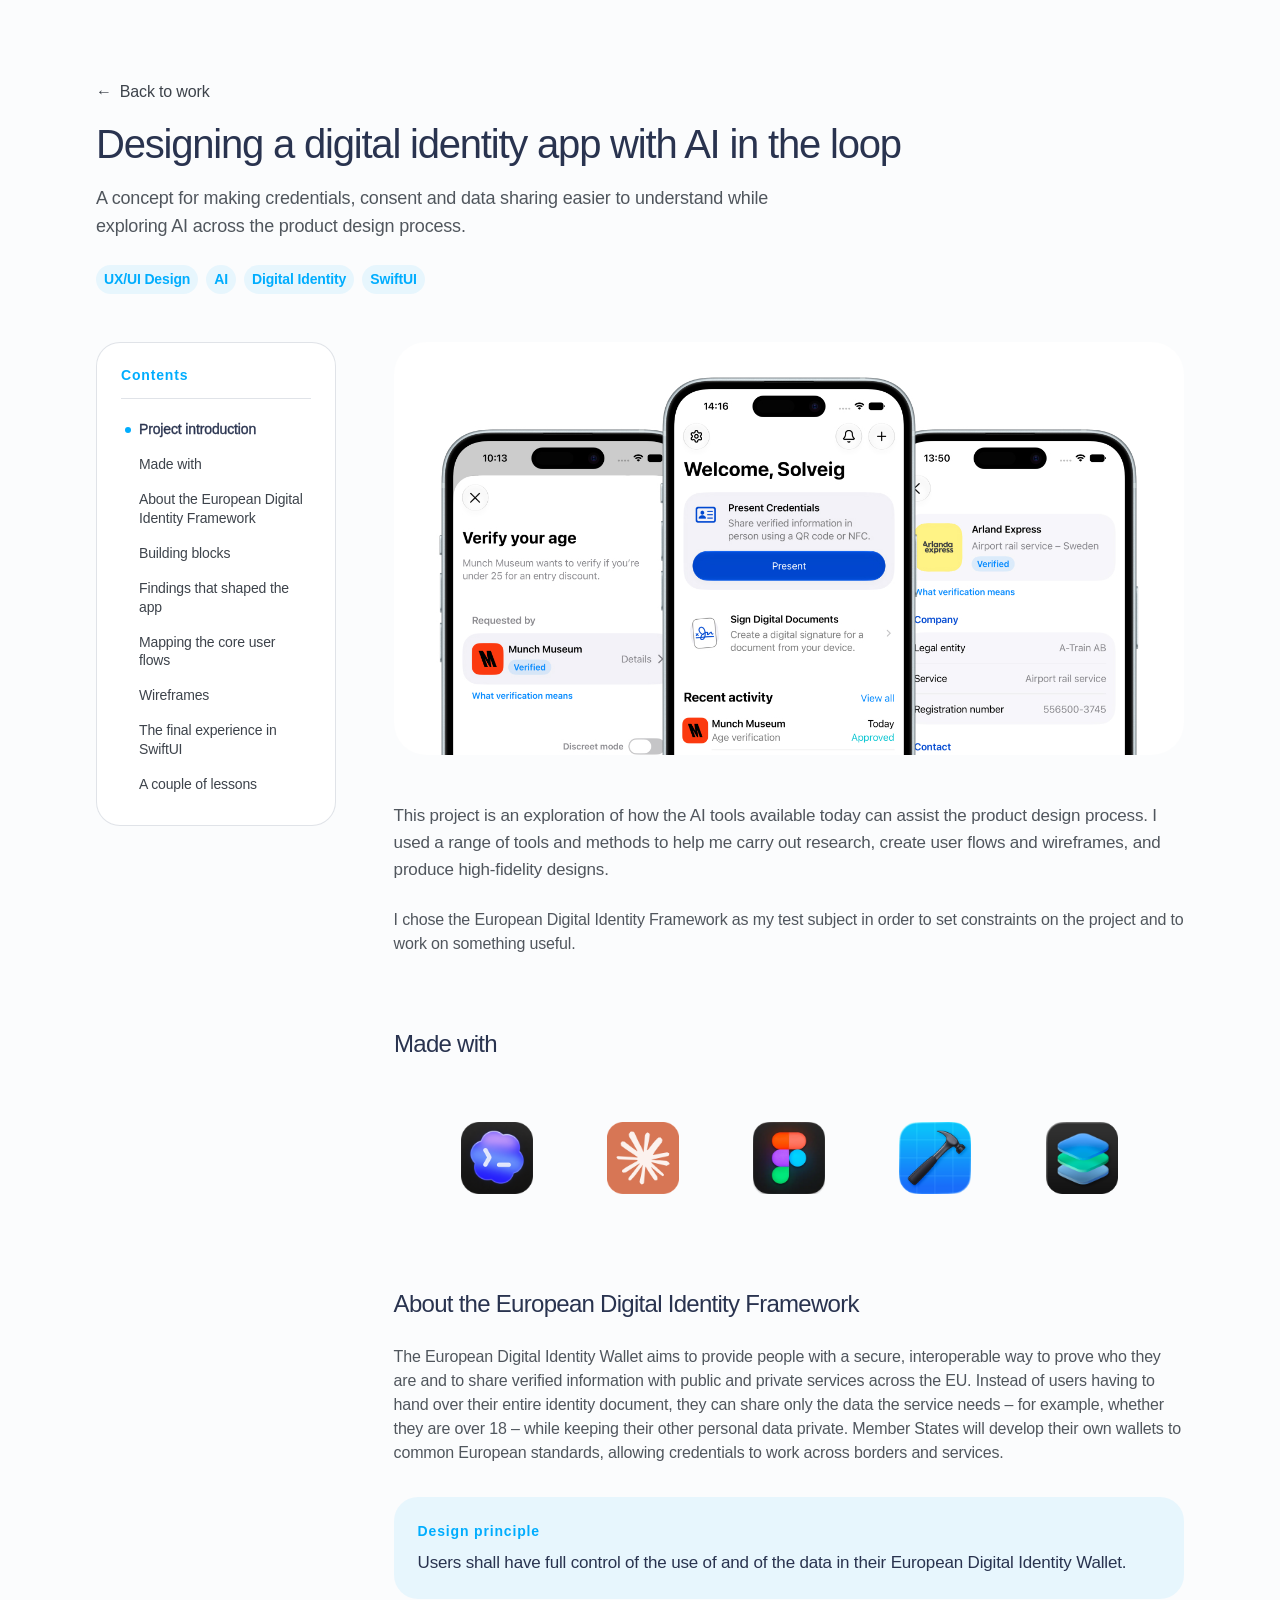
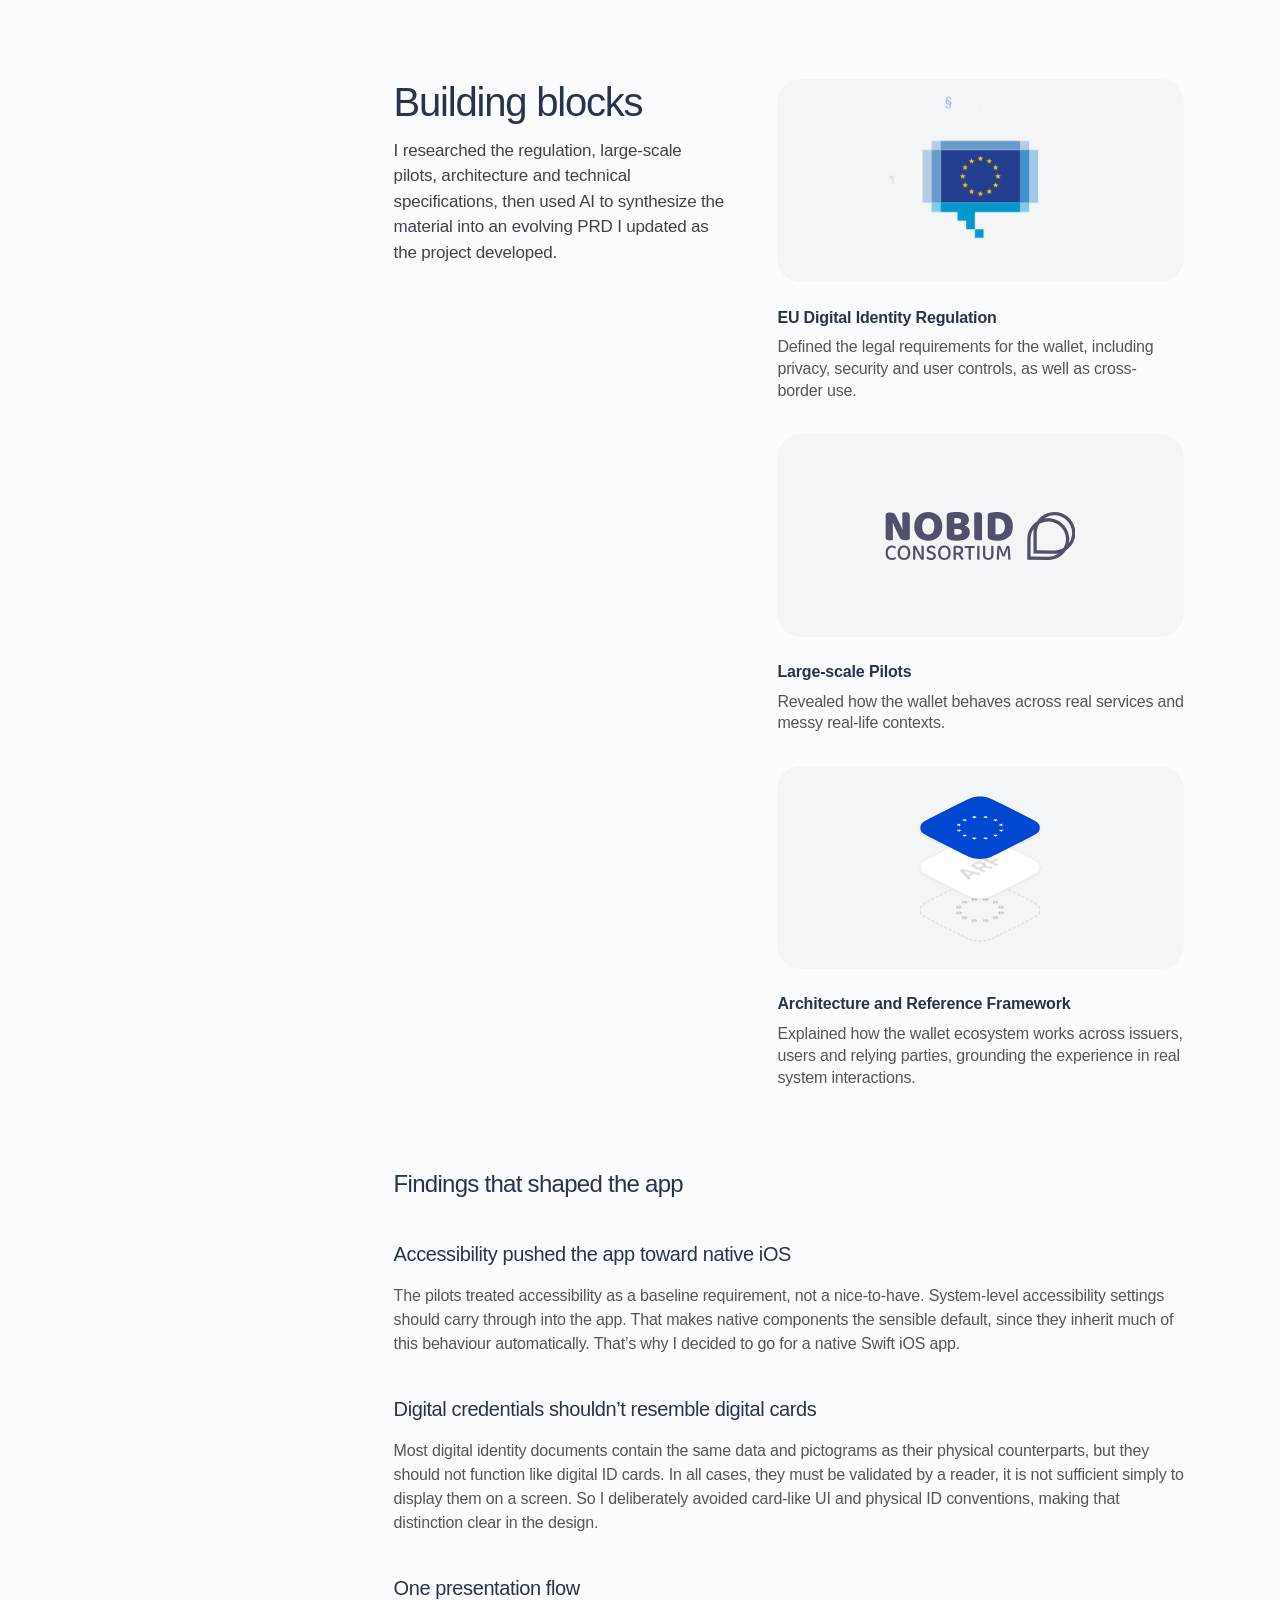
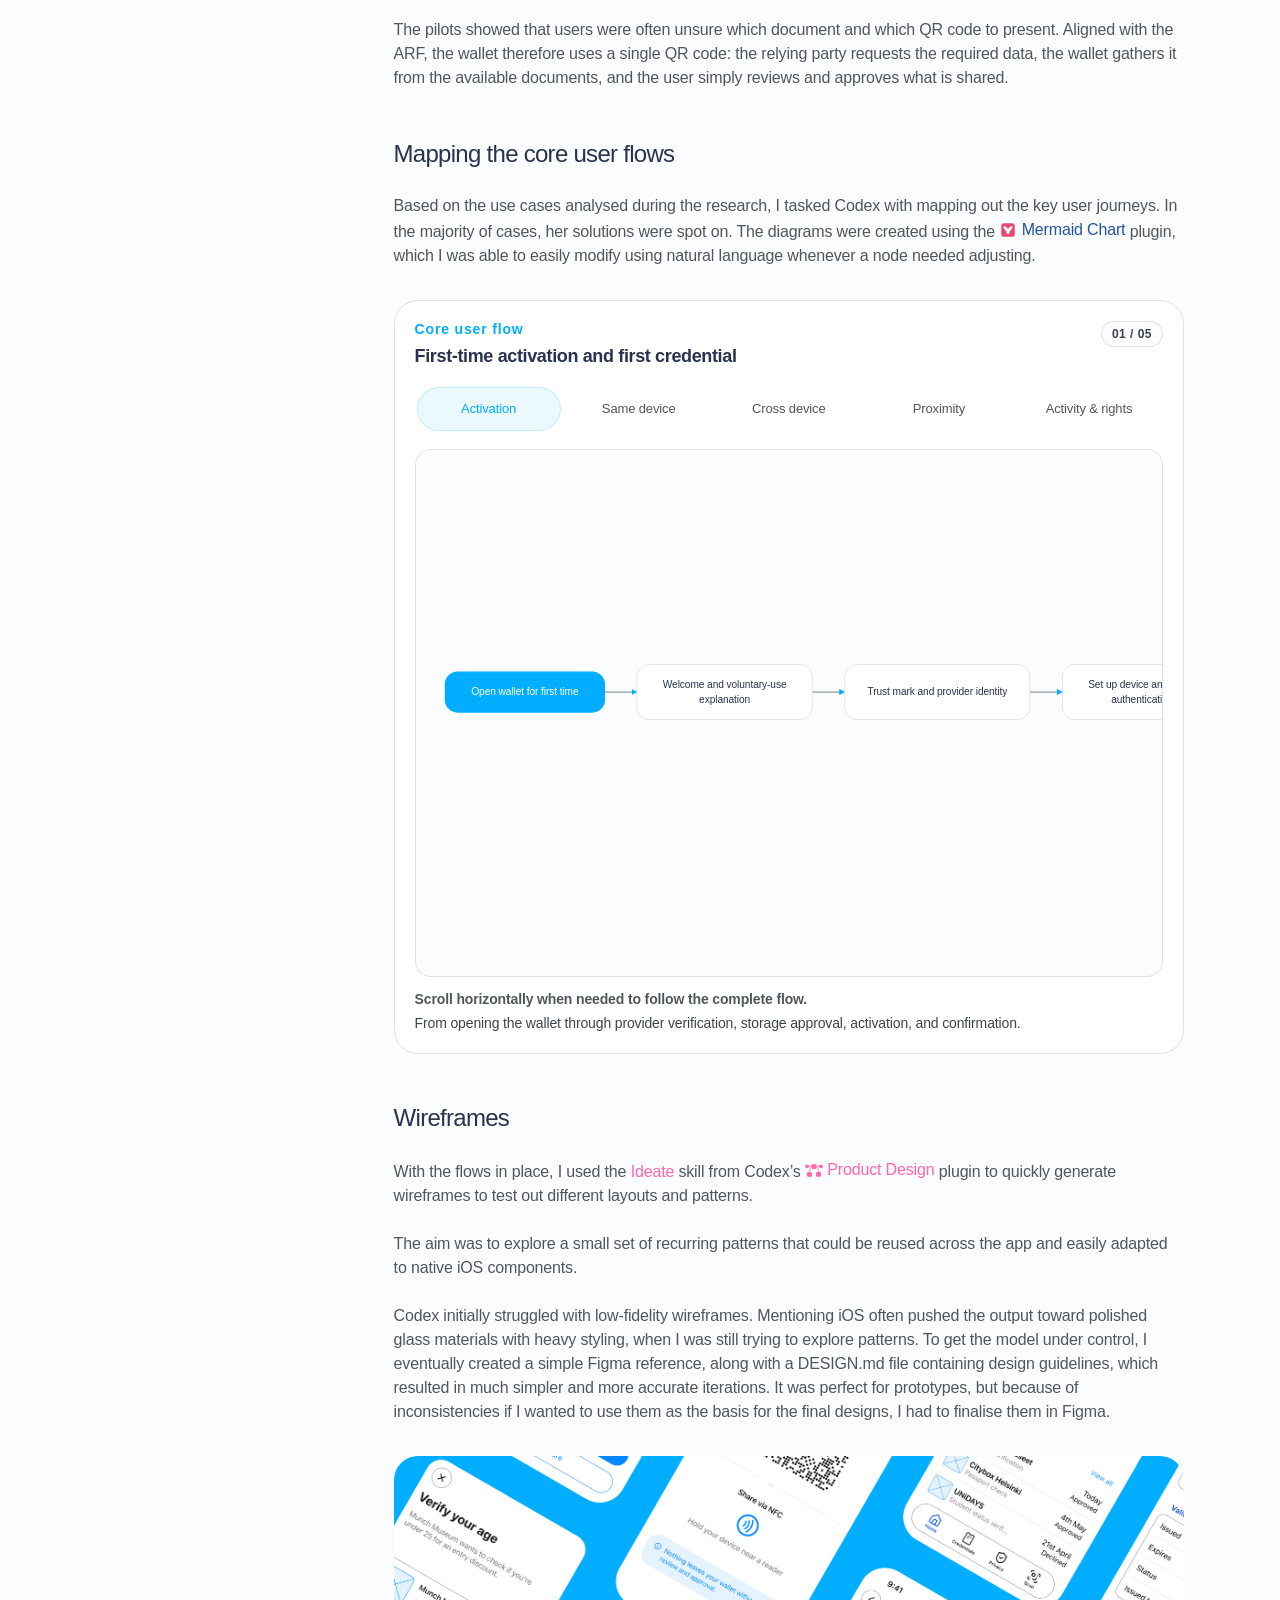
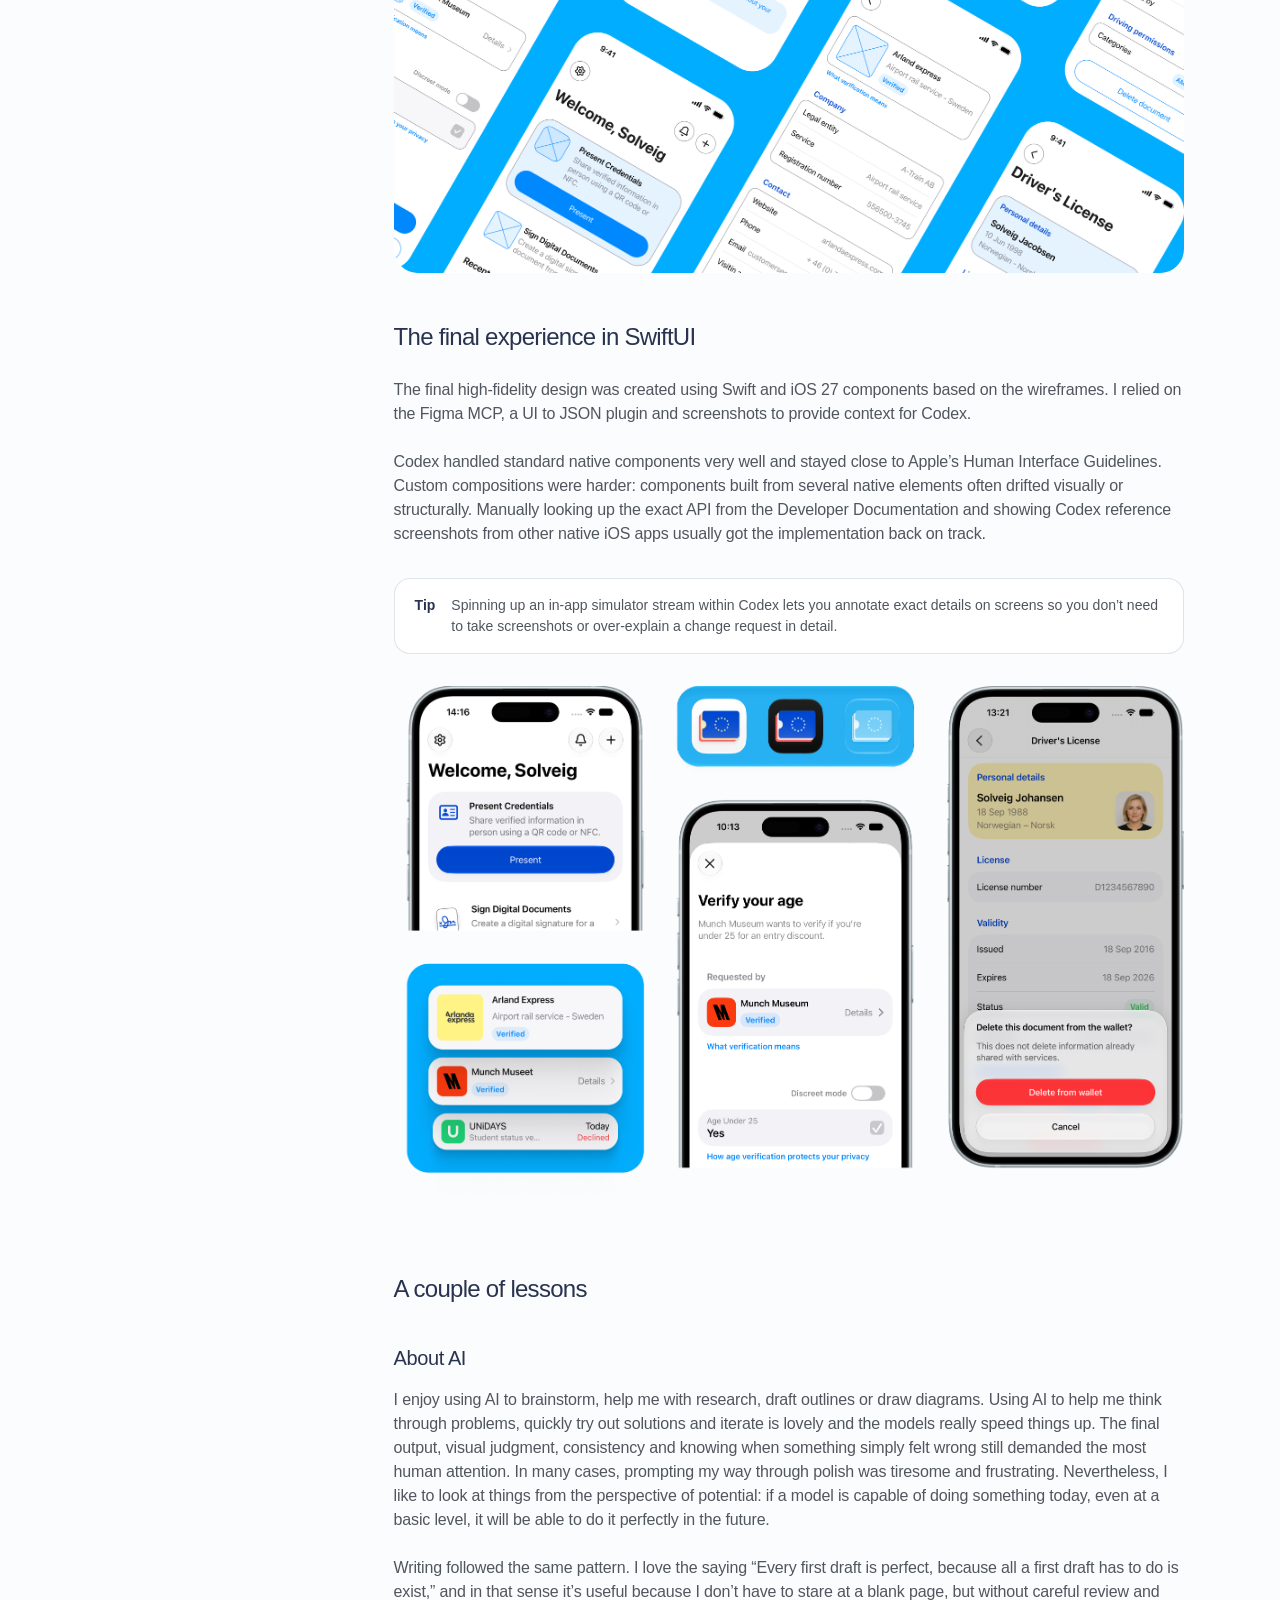
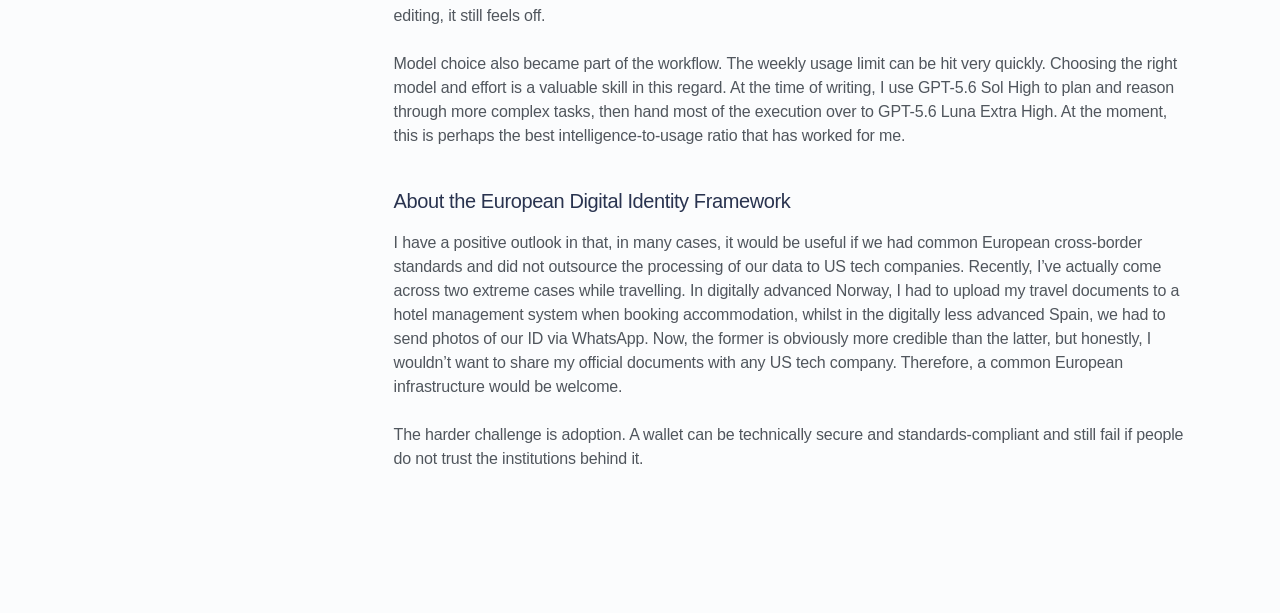
==== commit d0fb2d46: "portfolio update" ====
--- a/eudiw-case-study/index.html
+++ b/eudiw-case-study/index.html
@@ -10,7 +10,7 @@
     <meta name="theme-color" content="#fbfcfd" />
     <meta name="color-scheme" content="light" />
 
-    <title>Designing trust into a European Digital Identity Wallet</title>
+    <title>Designing a digital identity app with AI in the loop</title>
 
     <link
       rel="preload"
@@ -19,8 +19,8 @@
       fetchpriority="high"
     />
     <link rel="icon" href="data:," />
-    <link rel="stylesheet" href="./styles.css?v=20260810-3" />
-    <script src="./script.js?v=20260810-2" defer></script>
+    <link rel="stylesheet" href="./styles.css?v=20260822-toc-stable-emphasis" />
+    <script src="./script.js?v=20260822-toc-stability" defer></script>
     <script src="./assets/vendor/mermaid.min.js" defer></script>
     <script src="./flow-definitions.js" defer></script>
     <script src="./flows.js" defer></script>
@@ -43,12 +43,12 @@
             data-toc
             data-toc-title="Project introduction"
           >
-            Designing trust into a European Digital Identity Wallet
+            Designing a digital identity app with AI in the loop
           </h1>
 
           <p class="case-deck">
-            A concept for making verified credentials, consent, and cross-service handoffs easier to
-            understand without hiding the complexity that matters.
+            A concept for making credentials, consent and data sharing easier to understand while
+            exploring AI across the product design process.
           </p>
 
           <div class="case-meta">
@@ -90,14 +90,106 @@
             constraints on the project and to work on something useful.
           </p>
 
-          <aside class="disclosure" aria-label="Concept disclosure">
-            <strong>Concept disclosure</strong>
-            <span>
-              This is an independent exploration, not an official European Union wallet,
-              commissioned client project, production implementation, or validated claim of
-              regulatory compliance.
-            </span>
-          </aside>
+          <section class="tools-used" aria-labelledby="tools-used">
+            <h2 id="tools-used" tabindex="-1" data-toc>Made with</h2>
+            <ul class="tools-used__list" aria-label="Tools used in this project">
+              <li class="tools-used__item">
+                <a
+                  class="tools-used__link"
+                  href="https://openai.com/codex/"
+                  target="_blank"
+                  rel="noopener noreferrer"
+                  aria-label="Codex — opens in a new tab"
+                  title="Codex"
+                >
+                  <span class="tools-used__icon-frame" aria-hidden="true">
+                    <img
+                      src="./assets/tools/codex.png?v=20260819-1504"
+                      width="400"
+                      height="400"
+                      alt=""
+                    />
+                  </span>
+                </a>
+              </li>
+              <li class="tools-used__item">
+                <a
+                  class="tools-used__link"
+                  href="https://claude.ai/"
+                  target="_blank"
+                  rel="noopener noreferrer"
+                  aria-label="Claude — opens in a new tab"
+                  title="Claude"
+                >
+                  <span class="tools-used__icon-frame" aria-hidden="true">
+                    <img
+                      src="./assets/tools/claude.png?v=20260819-400"
+                      width="400"
+                      height="400"
+                      alt=""
+                    />
+                  </span>
+                </a>
+              </li>
+              <li class="tools-used__item">
+                <a
+                  class="tools-used__link"
+                  href="https://www.figma.com/"
+                  target="_blank"
+                  rel="noopener noreferrer"
+                  aria-label="Figma — opens in a new tab"
+                  title="Figma"
+                >
+                  <span class="tools-used__icon-frame" aria-hidden="true">
+                    <img
+                      src="./assets/tools/figma.png?v=20260819-400"
+                      width="400"
+                      height="400"
+                      alt=""
+                    />
+                  </span>
+                </a>
+              </li>
+              <li class="tools-used__item">
+                <a
+                  class="tools-used__link"
+                  href="https://developer.apple.com/xcode/"
+                  target="_blank"
+                  rel="noopener noreferrer"
+                  aria-label="Xcode — opens in a new tab"
+                  title="Xcode"
+                >
+                  <span class="tools-used__icon-frame" aria-hidden="true">
+                    <img
+                      src="./assets/tools/xcode.png?v=20260819-400"
+                      width="400"
+                      height="400"
+                      alt=""
+                    />
+                  </span>
+                </a>
+              </li>
+              <li class="tools-used__item">
+                <a
+                  class="tools-used__link"
+                  href="https://developer.apple.com/icon-composer/"
+                  target="_blank"
+                  rel="noopener noreferrer"
+                  aria-label="Icon Composer — opens in a new tab"
+                  title="Icon Composer"
+                >
+                  <span class="tools-used__icon-frame" aria-hidden="true">
+                    <img
+                      src="./assets/tools/icon-composer.png?v=20260819-400"
+                      width="400"
+                      height="400"
+                      alt=""
+                    />
+                  </span>
+                </a>
+              </li>
+            </ul>
+          </section>
 
           <section aria-labelledby="trust-model">
             <h2 id="trust-model" tabindex="-1" data-toc>
@@ -105,70 +197,21 @@
             </h2>
 
             <p>
-              As digital life evolves faster than the rules designed to protect us, the EU Digital
-              Identity Wallet aims to return control over personal data back in the hands of those
-              it belongs to. Built on European standards, it offers citizens, residents and
-              businesses a privacy-focused solution to identify themselves, access cross-border
-              services, store and share trusted documents, authorise payments and sign documents
-              electronically all from a single app. By allowing users to share only the information
-              that is strictly necessary, the wallet can reduce tracking and profiling whilst
-              simplifying everyday tasks such as opening a bank account, applying for university,
-              obtaining electronic prescriptions or travelling. At the same time, public
-              administration and businesses stand to benefit from stronger fraud prevention, faster
-              and cheaper authentication, reduced administrative burdens and smoother digital
-              services.
+              The European Digital Identity Wallet aims to provide people with a secure,
+              interoperable way to prove who they are and to share verified information with public
+              and private services across the EU. Instead of users having to hand over their entire
+              identity document, they can share only the data the service needs – for example,
+              whether they are over 18 – while keeping their other personal data private. Member
+              States will develop their own wallets to common European standards, allowing
+              credentials to work across borders and services.
             </p>
 
             <aside class="principle-card" aria-label="Design principle">
               <span class="principle-label">Design principle</span>
               <p>
-                Make the consequence legible before asking for commitment. Security is strongest
-                when the interface explains the decision as clearly as the system enforces it.
+              Users shall have full control of the use of and of the data in their European Digital Identity Wallet.
               </p>
             </aside>
-          </section>
-
-          <section aria-labelledby="service-journey">
-            <h2 id="service-journey" tabindex="-1" data-toc>
-              Framing the service, not just the screens
-            </h2>
-
-            <p>
-              A digital identity journey rarely belongs to one interface. It moves between an
-              issuer, the wallet holder, and a verifier, often crossing browser pages, apps, and
-              authentication steps along the way. Each transition introduces an opportunity for
-              uncertainty.
-            </p>
-
-            <p>
-              The concept therefore begins with a service journey rather than a collection of
-              isolated screens. It follows the sequence from invitation and issuer authentication
-              through credential review, storage, presentation, and confirmation. At every stage,
-              the interface identifies the current actor, the object being handled, its status, and
-              the next expected step.
-            </p>
-
-            <figure class="article-figure">
-              <img
-                src="./assets/images/eudiw-service-journey.jpg"
-                width="1672"
-                height="941"
-                alt="Wordless conceptual journey showing a credential moving from an issuing institution into a mobile wallet and on to a verifying service."
-                loading="lazy"
-                decoding="async"
-              />
-              <figcaption>
-                Concept illustration: issuance and presentation across an institution, a personal
-                wallet, and a verifying service.
-              </figcaption>
-            </figure>
-
-            <p>
-              The scope is deliberately narrow. Identity proofing, account recovery, governance, and
-              cryptographic implementation remain outside this exploration. Keeping those boundaries
-              visible allows the work to examine the interaction model without presenting a
-              speculative interface as a complete system.
-            </p>
           </section>
 
           <section class="how-it-works" aria-labelledby="how-it-works">
@@ -185,15 +228,11 @@
                     Building blocks
                   </h2>
                   <p class="how-it-works__summary">
-                    I researched the legal regulations, large-scale pilots, architecture and
-                    technical specifications, and then, with the help of AI, synthesised these into
-                    a developing PRD document which served as the project’s living source of truth.
+                    I researched the regulation, large‑scale pilots, architecture and technical
+                    specifications, then used AI to synthesize the material into an evolving PRD I
+                    updated as the project developed.
                   </p>
                 </div>
-
-                <a class="how-it-works__cta" href="https://aave.com/docs/vaults/stable-vaults">
-                  Read the Docs
-                </a>
               </div>
 
               <ol class="how-it-works__steps">
@@ -393,7 +432,7 @@
                   </div>
                   <div class="how-it-works__step-body">
                     <div class="how-it-works__step-copy">
-                      <h3>Large Scale Pilots</h3>
+                      <h3>Large-scale Pilots</h3>
                       <p>
                         Revealed how the wallet behaves across real services and messy real-life
                         contexts.
@@ -692,8 +731,8 @@
                     <div class="how-it-works__step-copy">
                       <h3>Architecture and Reference Framework</h3>
                       <p>
-                        Mapped the actors, components and exchanges powering the wallet, so the
-                        experience was shaped by how the ecosystem actually works.
+                        Explained how the wallet ecosystem works across issuers, users and relying
+                        parties, grounding the experience in real system interactions.
                       </p>
                     </div>
                   </div>
@@ -702,20 +741,62 @@
             </div>
           </section>
 
+          <section aria-labelledby="findings-that-shaped-the-app">
+            <h2 id="findings-that-shaped-the-app" tabindex="-1" data-toc>
+              Findings that shaped the app
+            </h2>
+
+            <h3>Accessibility pushed the app toward native iOS</h3>
+            <p>
+              The pilots treated accessibility as a baseline requirement, not a nice-to-have.
+              System-level accessibility settings should carry through into the app. That makes
+              native components the sensible default, since they inherit much of this behaviour
+              automatically. That’s why I decided to go for a native Swift iOS app.
+            </p>
+
+            <h3>Digital credentials shouldn’t resemble digital cards</h3>
+            <p>
+              Most digital identity documents contain the same data and pictograms as their
+              physical counterparts, but they should not function like digital ID cards. In all
+              cases, they must be validated by a reader, it is not sufficient simply to display
+              them on a screen. So I deliberately avoided card-like UI and physical ID
+              conventions, making that distinction clear in the design.
+            </p>
+
+            <h3>One presentation flow</h3>
+            <p>
+              The pilots showed that users were often unsure which document and which QR code to
+              present. Aligned with the ARF, the wallet therefore uses a single QR code: the
+              relying party requests the required data, the wallet gathers it from the available
+              documents, and the user simply reviews and approves what is shared.
+            </p>
+          </section>
+
           <section aria-labelledby="core-user-flows">
             <h2 id="core-user-flows" tabindex="-1" data-toc>Mapping the core user flows</h2>
 
             <p>
-              Before committing to screens, I mapped the moments where people cross a service
-              boundary, assess a requester, approve an exchange, or need a safe way out. This made
-              the recurring trust pattern visible across activation, remote presentation, proximity
-              sharing, and activity review.
-            </p>
-
-            <p>
-              Each route keeps the decision in the wallet and makes the outcome explicit. The
-              surrounding service can start a handoff, but it cannot stand in for verified requester
-              information or informed approval.
+              Based on the use cases analysed during the research, I tasked Codex with mapping out
+              the key user journeys. In the majority of cases, her solutions were spot on. The
+              diagrams were created using the
+              <a
+                class="mermaid-chart-reference"
+                href="https://chatgpt.com/plugins/mermaid-chart"
+                target="_blank"
+                rel="noopener noreferrer"
+              >
+                <img
+                  class="plugin-reference-icon"
+                  src="./assets/brands/mermaid-chart-icon.svg?v=20260815-4"
+                  width="24"
+                  height="24"
+                  alt=""
+                  aria-hidden="true"
+                />
+                <span class="plugin-reference-label">Mermaid Chart</span>
+              </a>
+              plugin, which I was able to easily modify using natural language whenever a node
+              needed adjusting.
             </p>
 
             <figure class="flow-viewer" data-flow-viewer>
@@ -833,22 +914,7 @@
             <h2 id="wireframes" tabindex="-1" data-toc>Wireframes</h2>
 
             <p>
-              With the flows in place, I moved into wireframes to test how the wallet’s trust model
-              could translate into screen-level decisions. I focused on the moments where people
-              need to recognise a requester, understand what is being asked for, and see the
-              consequence of an action before committing.
-            </p>
-
-            <p>
-              The wireframes explored a small set of recurring patterns across the home screen,
-              credential details, age verification, proximity presentation, and relying-party
-              information. Keeping the visual language deliberately simple made it easier to compare
-              layouts, identify missing context, and refine the hierarchy before introducing
-              high-fidelity styling.
-            </p>
-
-            <p>
-              Based on user flows and research, I used the
+              With the flows in place, I used the
               <span class="skill-reference">Ideate</span> skill from Codex’s
               <a
                 class="product-design-reference"
@@ -857,16 +923,31 @@
                 rel="noopener noreferrer"
               >
                 <img
+                  class="plugin-reference-icon"
                   src="./assets/brands/product-design-icon.svg"
                   width="24"
                   height="24"
                   alt=""
                   aria-hidden="true"
                 />
-                <span>Product Design</span>
+                <span class="plugin-reference-label">Product Design</span>
               </a>
               plugin to quickly generate wireframes to test out different layouts and patterns.
-              Following testing, the best solutions were finalized in Figma.
+            </p>
+
+            <p>
+              The aim was to explore a small set of recurring patterns that could be reused across
+              the app and easily adapted to native iOS components.
+            </p>
+
+            <p>
+              Codex initially struggled with low-fidelity wireframes. Mentioning iOS often pushed
+              the output toward polished glass materials with heavy styling, when I was still
+              trying to explore patterns. To get the model under control, I eventually created a
+              simple Figma reference, along with a DESIGN.md file containing design guidelines,
+              which resulted in much simpler and more accurate iterations. It was perfect for
+              prototypes, but because of inconsistencies if I wanted to use them as the basis for
+              the final designs, I had to finalise them in Figma.
             </p>
 
             <figure class="article-figure">
@@ -881,161 +962,97 @@
             </figure>
           </section>
 
-          <section aria-labelledby="readable-wallet">
-            <h2 id="readable-wallet" tabindex="-1" data-toc>Building a wallet people can read</h2>
-
-            <p>
-              The wallet home is organized around status rather than decoration. Credentials appear
-              as recognizable objects with a plain-language name, issuer, validity period, and any
-              condition that needs attention. The hierarchy favors what is usable now, what has
-              changed, and what may require action.
-            </p>
-
-            <p>
-              A credential detail view adds provenance and context without leading with technical
-              identifiers. It explains where the credential came from, which attributes it contains,
-              when it expires, and where it has recently been used. Technical information can remain
-              available as a secondary layer for people who need it.
-            </p>
-
-            <h3 id="credential-states" tabindex="-1" data-toc>Credential states</h3>
-
-            <p>
-              Expired, revoked, and incomplete credentials are treated as distinct states. Each
-              state explains its practical effect and offers an appropriate next step, avoiding
-              generic warnings that say something is wrong without helping someone recover.
-            </p>
-
-            <ul class="state-list" aria-label="Credential state examples">
-              <li class="state-item">
-                <span class="state-dot state-dot-ready" aria-hidden="true"></span>
-                <div>
-                  <strong>Ready</strong>
-                  <span>Valid, available, and clear about where it came from.</span>
-                </div>
-              </li>
-              <li class="state-item">
-                <span class="state-dot state-dot-attention" aria-hidden="true"></span>
-                <div>
-                  <strong>Needs attention</strong>
-                  <span>Still understandable, with a specific next step.</span>
-                </div>
-              </li>
-              <li class="state-item">
-                <span class="state-dot state-dot-unavailable" aria-hidden="true"></span>
-                <div>
-                  <strong>Unavailable</strong>
-                  <span>Explains the consequence without relying on color alone.</span>
-                </div>
-              </li>
-            </ul>
-          </section>
-
-          <section aria-labelledby="concrete-consent">
-            <h2 id="concrete-consent" tabindex="-1" data-toc>Making consent concrete</h2>
-
-            <p>
-              A presentation request should read as a decision, not as a permission prompt to
-              dismiss. The proposed request view names the verifier, states the purpose, lists the
-              requested attributes, and identifies the credential that will provide them.
-            </p>
-
-            <p>
-              Required and optional information are separated only when that distinction is real.
-              Where the credential technology permits selective disclosure, each attribute remains
-              visible so the person can understand the exact payload. The primary action describes
-              the consequence—such as “Share three details”—instead of relying on a vague
-              “Continue.”
-            </p>
+          <section aria-labelledby="final-swiftui-solution">
+            <h2 id="final-swiftui-solution" tabindex="-1" data-toc>
+              The final experience in SwiftUI
+            </h2>
+
+            <p>
+              The final high-fidelity design was created using Swift and iOS 27 components based
+              on the wireframes. I relied on the Figma MCP, a UI to JSON plugin and screenshots to
+              provide context for Codex.
+            </p>
+
+            <p>
+              Codex handled standard native components very well and stayed close to Apple’s Human
+              Interface Guidelines. Custom compositions were harder: components built from several
+              native elements often drifted visually or structurally. Manually looking up the exact
+              API from the Developer Documentation and showing Codex reference screenshots from
+              other native iOS apps usually got the implementation back on track.
+            </p>
+
+            <aside class="disclosure disclosure--tip" aria-label="Codex simulator tip">
+              <strong>Tip</strong>
+              <span>
+                Spinning up an in-app simulator stream within Codex lets you annotate exact details
+                on screens so you don’t need to take screenshots or over-explain a change request
+                in detail.
+              </span>
+            </aside>
 
             <figure class="article-figure">
               <img
-                src="./assets/images/eudiw-consent-screens.jpg"
-                width="1672"
-                height="941"
-                alt="Conceptual paired mobile wallet screens showing requested information and a confirmation receipt using abstract interface elements."
+                src="./assets/images/eudiw-swift.png"
+                width="3452"
+                height="2938"
+                alt="High-fidelity SwiftUI wallet screens showing credential presentation, verification, the wallet home, and credential deletion."
                 loading="lazy"
                 decoding="async"
               />
-              <figcaption>
-                Concept illustration: a presentation request and confirmation receipt. The artwork
-                is not a production interface.
-              </figcaption>
             </figure>
-
-            <h3 id="useful-receipt" tabindex="-1" data-toc>A useful receipt</h3>
-
-            <p>
-              Confirmation does not end with a success animation. A receipt records the recipient,
-              time, purpose, and information disclosed. Where an ongoing authorization can be
-              managed, that control is shown separately from information already shared; the
-              interface does not imply that a past disclosure can simply be taken back.
-            </p>
           </section>
 
-          <section aria-labelledby="handoffs-and-failure">
-            <h2 id="handoffs-and-failure" tabindex="-1" data-toc>
-              Designing for handoffs and failure
-            </h2>
-
-            <p>
-              Trust is most fragile at service boundaries. A person may leave one app, authenticate
-              elsewhere, and return without knowing whether the original task is still active.
-              Consistent service names, recognizable visual identifiers, short transition messages,
-              and a clear return destination help preserve continuity.
-            </p>
-
-            <p>
-              Failure states are written around impact and recovery. An expired credential,
-              unavailable issuer, interrupted connection, or mismatch between a request and the
-              available information each requires a different explanation. The interface should say
-              what happened, whether anything was shared, and what can be done next.
-            </p>
-
-            <blockquote>
-              “Nothing was shared” is often the most important success message in a failed identity
-              journey.
-            </blockquote>
-
-            <p>
-              Safe exits matter as much as successful paths. Cancelling a request should leave the
-              credential unchanged, repeated requests should be distinguishable, and a failed
-              selective-disclosure path should never silently fall back to sharing more information.
+          <section aria-labelledby="a-couple-of-lessons">
+            <h2 id="a-couple-of-lessons" tabindex="-1" data-toc>A couple of lessons</h2>
+
+            <h3>About AI</h3>
+
+            <p>
+              I enjoy using AI to brainstorm, help me with research, draft outlines or draw
+              diagrams. Using AI to help me think through problems, quickly try out solutions and
+              iterate is lovely and the models really speed things up. The final output, visual
+              judgment, consistency and knowing when something simply felt wrong still demanded
+              the most human attention. In many cases, prompting my way through polish was tiresome
+              and frustrating. Nevertheless, I like to look at things from the perspective of
+              potential: if a model is capable of doing something today, even at a basic level, it
+              will be able to do it perfectly in the future.
+            </p>
+
+            <p>
+              Writing followed the same pattern. I love the saying “Every first draft is perfect,
+              because all a first draft has to do is exist,” and in that sense it’s useful because
+              I don’t have to stare at a blank page, but without careful review and editing, it
+              still feels off.
+            </p>
+
+            <p>
+              Model choice also became part of the workflow. The weekly usage limit can be hit very
+              quickly. Choosing the right model and effort is a valuable skill in this regard. At
+              the time of writing, I use GPT-5.6 Sol High to plan and reason through more complex
+              tasks, then hand most of the execution over to GPT-5.6 Luna Extra High. At the moment,
+              this is perhaps the best intelligence-to-usage ratio that has worked for me.
+            </p>
+
+            <h3>About the European Digital Identity Framework</h3>
+
+            <p>
+              I have a positive outlook in that, in many cases, it would be useful if we had common
+              European cross-border standards and did not outsource the processing of our data to
+              US tech companies. Recently, I’ve actually come across two extreme cases while
+              travelling. In digitally advanced Norway, I had to upload my travel documents to a
+              hotel management system when booking accommodation, whilst in the digitally less
+              advanced Spain, we had to send photos of our ID via WhatsApp. Now, the former is
+              obviously more credible than the latter, but honestly, I wouldn’t want to share my
+              official documents with any US tech company. Therefore, a common European
+              infrastructure would be welcome.
+            </p>
+
+            <p>
+              The harder challenge is adoption. A wallet can be technically secure and
+              standards-compliant and still fail if people do not trust the institutions behind it.
             </p>
           </section>
 
-          <section aria-labelledby="what-the-concept-clarifies">
-            <h2 id="what-the-concept-clarifies" tabindex="-1" data-toc>
-              What the concept clarifies
-            </h2>
-
-            <p>
-              A digital identity wallet is not simply a collection of electronic cards. It is a
-              decision interface connecting institutions, services, and people. The clearest
-              interaction pattern is staged disclosure: establish context, inspect the information,
-              confirm deliberately, and leave a useful record.
-            </p>
-
-            <p>
-              This exploration presents a design direction, not evidence of usability, security,
-              interoperability, or compliance. Meaningful validation would require research across
-              countries, languages, levels of digital confidence, and access needs, alongside
-              technical review with issuers, verifiers, privacy specialists, and security teams.
-            </p>
-
-            <p>
-              The next step would be a focused prototype of the issuance and presentation journeys.
-              Testing should examine whether people can identify the verifier, describe what they
-              are sharing, distinguish required from optional information, and recover confidently
-              when a credential cannot be used.
-            </p>
-
-            <p class="conclusion">
-              A trustworthy identity wallet should not ask for blind confidence. It should earn
-              confidence by making every consequential exchange understandable before it happens—and
-              accountable after it does.
-            </p>
-          </section>
         </article>
       </div>
     </main>
--- a/eudiw-case-study/styles.css
+++ b/eudiw-case-study/styles.css
@@ -13,10 +13,8 @@
   --color-accent-hover: #008dca;
   --color-accent-soft: color-mix(in srgb, var(--color-about) 8%, transparent);
   --color-focus: oklch(35% 0.07 272);
-  --color-success: #268f5b;
-  --color-warning: #9f6b14;
-  --color-unavailable: #8b8588;
   --color-product-design: #ff66ad;
+  --color-mermaid-chart: #2455a1;
   --color-illustration-surface: #f3f5f7;
 
   --shell-max: 68rem;
@@ -225,6 +223,10 @@
   font-weight: 600;
 }
 
+.disclosure--tip {
+  grid-template-columns: max-content minmax(0, 1fr);
+}
+
 .case-layout {
   display: grid;
   grid-template-columns: var(--toc-width) minmax(0, 1fr);
@@ -257,15 +259,15 @@
 .sticky-toc__title {
   margin: 0 0 0.875rem;
   color: var(--color-accent);
-  font-size: 0.75rem;
+  font-size: 0.875rem;
   font-weight: 700;
   letter-spacing: 0.06em;
   line-height: 1.25;
-  text-transform: uppercase;
 }
 
 .sticky-toc__list {
   display: grid;
+  width: 100%;
   gap: 0.125rem;
   margin: 0;
   padding: 0.875rem 0 0;
@@ -284,6 +286,7 @@
 .sticky-toc__link {
   position: relative;
   display: block;
+  width: 100%;
   padding: 0.4375rem 0.375rem 0.4375rem 1.125rem;
   border-radius: 0.375rem;
   color: var(--color-muted);
@@ -315,7 +318,8 @@
 
 .sticky-toc__link.is-active {
   color: var(--color-ink);
-  font-weight: 600;
+  -webkit-text-stroke: 0.025em currentColor;
+  paint-order: stroke fill;
 }
 
 .sticky-toc__link.is-active::before {
@@ -347,33 +351,54 @@
 }
 
 .product-design-reference,
+.mermaid-chart-reference,
+.skill-reference {
+  font-weight: 500;
+}
+
+.product-design-reference,
 .skill-reference {
   color: var(--color-product-design);
-  font-weight: 500;
-}
-
-.product-design-reference {
+}
+
+.mermaid-chart-reference {
+  color: var(--color-mermaid-chart);
+}
+
+.product-design-reference,
+.mermaid-chart-reference {
+  display: inline-flex;
+  align-items: center;
+  gap: 0.3em;
+  vertical-align: -0.14em;
   white-space: nowrap;
 }
 
-.article a.product-design-reference {
+.article a.product-design-reference,
+.article a.product-design-reference:hover {
   color: var(--color-product-design);
   text-decoration: none;
 }
 
-.article a.product-design-reference:hover {
-  color: var(--color-product-design);
+.article a.mermaid-chart-reference,
+.article a.mermaid-chart-reference:hover {
+  color: var(--color-mermaid-chart);
+  text-decoration: none;
+}
+
+.article a.product-design-reference:hover .plugin-reference-label,
+.article a.mermaid-chart-reference:hover .plugin-reference-label {
   text-decoration: underline;
   text-decoration-thickness: from-font;
   text-underline-offset: 0.16em;
-}
-
-.product-design-reference img {
-  display: inline-block;
+  text-decoration-skip-ink: auto;
+}
+
+.plugin-reference-icon {
+  display: block;
+  flex: 0 0 auto;
   width: 1.1em;
   height: 1.1em;
-  margin-right: 0.3em;
-  vertical-align: -0.2em;
 }
 
 .article-lead {
@@ -403,6 +428,94 @@
 .article h2:focus,
 .article h3:focus {
   border-radius: 0.25rem;
+}
+
+.tools-used {
+  container-type: inline-size;
+}
+
+.tools-used__list {
+  display: grid;
+  grid-template-columns: repeat(5, minmax(0, 1fr));
+  gap: clamp(1rem, 2.5cqi, 1.5rem);
+  margin: 0;
+  padding: 2rem clamp(1rem, 5cqi, 3rem) 2.5rem;
+  list-style: none;
+}
+
+.tools-used__item {
+  min-width: 0;
+}
+
+.article .tools-used__link {
+  display: grid;
+  min-width: 5rem;
+  min-height: 5rem;
+  place-items: center;
+  padding: 0.25rem;
+  border-radius: var(--radius-medium);
+  text-decoration: none;
+  touch-action: manipulation;
+}
+
+.tools-used__icon-frame {
+  display: grid;
+  width: 4.75rem;
+  height: 4.75rem;
+  place-items: center;
+  border-radius: 22%;
+}
+
+.tools-used__icon-frame img {
+  display: block;
+  width: 4.5rem;
+  height: 4.5rem;
+  object-fit: contain;
+}
+
+.article .tools-used__link:focus-visible {
+  outline: none;
+}
+
+.tools-used__link:focus-visible .tools-used__icon-frame {
+  outline: 0.125rem solid var(--color-focus);
+  outline-offset: 0.25rem;
+}
+
+@media (prefers-reduced-motion: no-preference) {
+  .tools-used__icon-frame img {
+    transition: transform var(--duration-short) cubic-bezier(0.2, 0, 0, 1);
+  }
+
+  .tools-used__link:hover .tools-used__icon-frame img,
+  .tools-used__link:focus-visible .tools-used__icon-frame img {
+    transform: scale(1.06);
+  }
+
+  .tools-used__link:active .tools-used__icon-frame img {
+    transform: scale(0.96);
+  }
+}
+
+@container (max-width: 34rem) {
+  .tools-used__list {
+    grid-template-columns: repeat(6, minmax(0, 1fr));
+    column-gap: 1rem;
+    row-gap: 1.5rem;
+    padding-inline: clamp(0.5rem, 5cqi, 1.25rem);
+  }
+
+  .tools-used__item {
+    grid-column: span 2;
+  }
+
+  .tools-used__item:nth-child(4) {
+    grid-column: 2 / span 2;
+  }
+
+  .tools-used__item:nth-child(5) {
+    grid-column: 4 / span 2;
+  }
 }
 
 .article a {
@@ -817,10 +930,9 @@
   display: block;
   margin-bottom: 0.5rem;
   color: var(--color-accent);
-  font-size: 0.75rem;
+  font-size: 0.875rem;
   font-weight: 700;
   letter-spacing: 0.06em;
-  text-transform: uppercase;
 }
 
 .principle-card p {
@@ -839,7 +951,6 @@
   height: auto;
   overflow: hidden;
   border-radius: var(--radius-large);
-  background: var(--color-soft);
 }
 
 .article-figure figcaption {
@@ -850,6 +961,8 @@
   line-height: 1.45;
 }
 
+
+
 .flow-viewer {
   margin: 2rem 0;
   padding: 1.25rem;
@@ -868,11 +981,10 @@
 .flow-viewer-eyebrow {
   display: block;
   color: var(--color-accent);
-  font-size: 0.75rem;
+  font-size: 0.875rem;
   font-weight: 700;
   letter-spacing: 0.06em;
   line-height: 1.25;
-  text-transform: uppercase;
 }
 
 .article .flow-viewer-title {
@@ -1130,82 +1242,6 @@
   font-weight: 600;
 }
 
-.state-list {
-  display: grid;
-  gap: 0.75rem;
-  margin: 2rem 0 0;
-  padding: 0;
-  list-style: none;
-}
-
-.state-item {
-  display: grid;
-  grid-template-columns: auto minmax(0, 1fr);
-  align-items: start;
-  gap: 0.875rem;
-  padding: 1rem 1.125rem;
-  border: 1px solid var(--color-border-soft);
-  border-radius: var(--radius-medium);
-  background: var(--color-panel);
-}
-
-.state-item > div {
-  display: grid;
-  gap: 0.125rem;
-}
-
-.state-item strong {
-  color: var(--color-ink);
-  font-weight: 600;
-}
-
-.state-item span:last-child {
-  color: var(--color-copy);
-  font-size: 0.9375rem;
-}
-
-.state-dot {
-  width: 0.625rem;
-  height: 0.625rem;
-  margin-top: 0.4375rem;
-  border: 0.125rem solid currentColor;
-  border-radius: 50%;
-}
-
-.state-dot-ready {
-  color: var(--color-success);
-}
-
-.state-dot-attention {
-  color: var(--color-warning);
-}
-
-.state-dot-unavailable {
-  color: var(--color-unavailable);
-}
-
-blockquote {
-  margin-bottom: 1.5rem;
-  padding: 0.25rem 0 0.25rem 1.25rem;
-  border-left: 0.1875rem solid var(--color-accent);
-  color: var(--color-ink);
-  font-size: 1.25rem;
-  font-weight: 500;
-  letter-spacing: -0.02em;
-  line-height: 1.45;
-}
-
-.conclusion {
-  margin-top: 2.5rem;
-  padding-top: 2rem;
-  border-top: 1px solid var(--color-border);
-  color: var(--color-ink);
-  font-size: 1.25rem;
-  font-weight: 500;
-  letter-spacing: -0.02em;
-  line-height: 1.45;
-}
-
 @media (max-width: 67.625rem) {
   .shell {
     width: min(var(--shell-max), calc(100% - 2.5rem));
@@ -1329,9 +1365,6 @@
     padding: 1rem;
   }
 
-  .state-item {
-    padding: 0.875rem 1rem;
-  }
 }
 
 @media (prefers-reduced-motion: reduce) {
@@ -1372,10 +1405,6 @@
 }
 
 @media (forced-colors: active) {
-  .state-dot {
-    border-color: currentColor;
-  }
-
   .flow-viewer-tab[aria-selected="true"] {
     border-color: currentColor;
   }
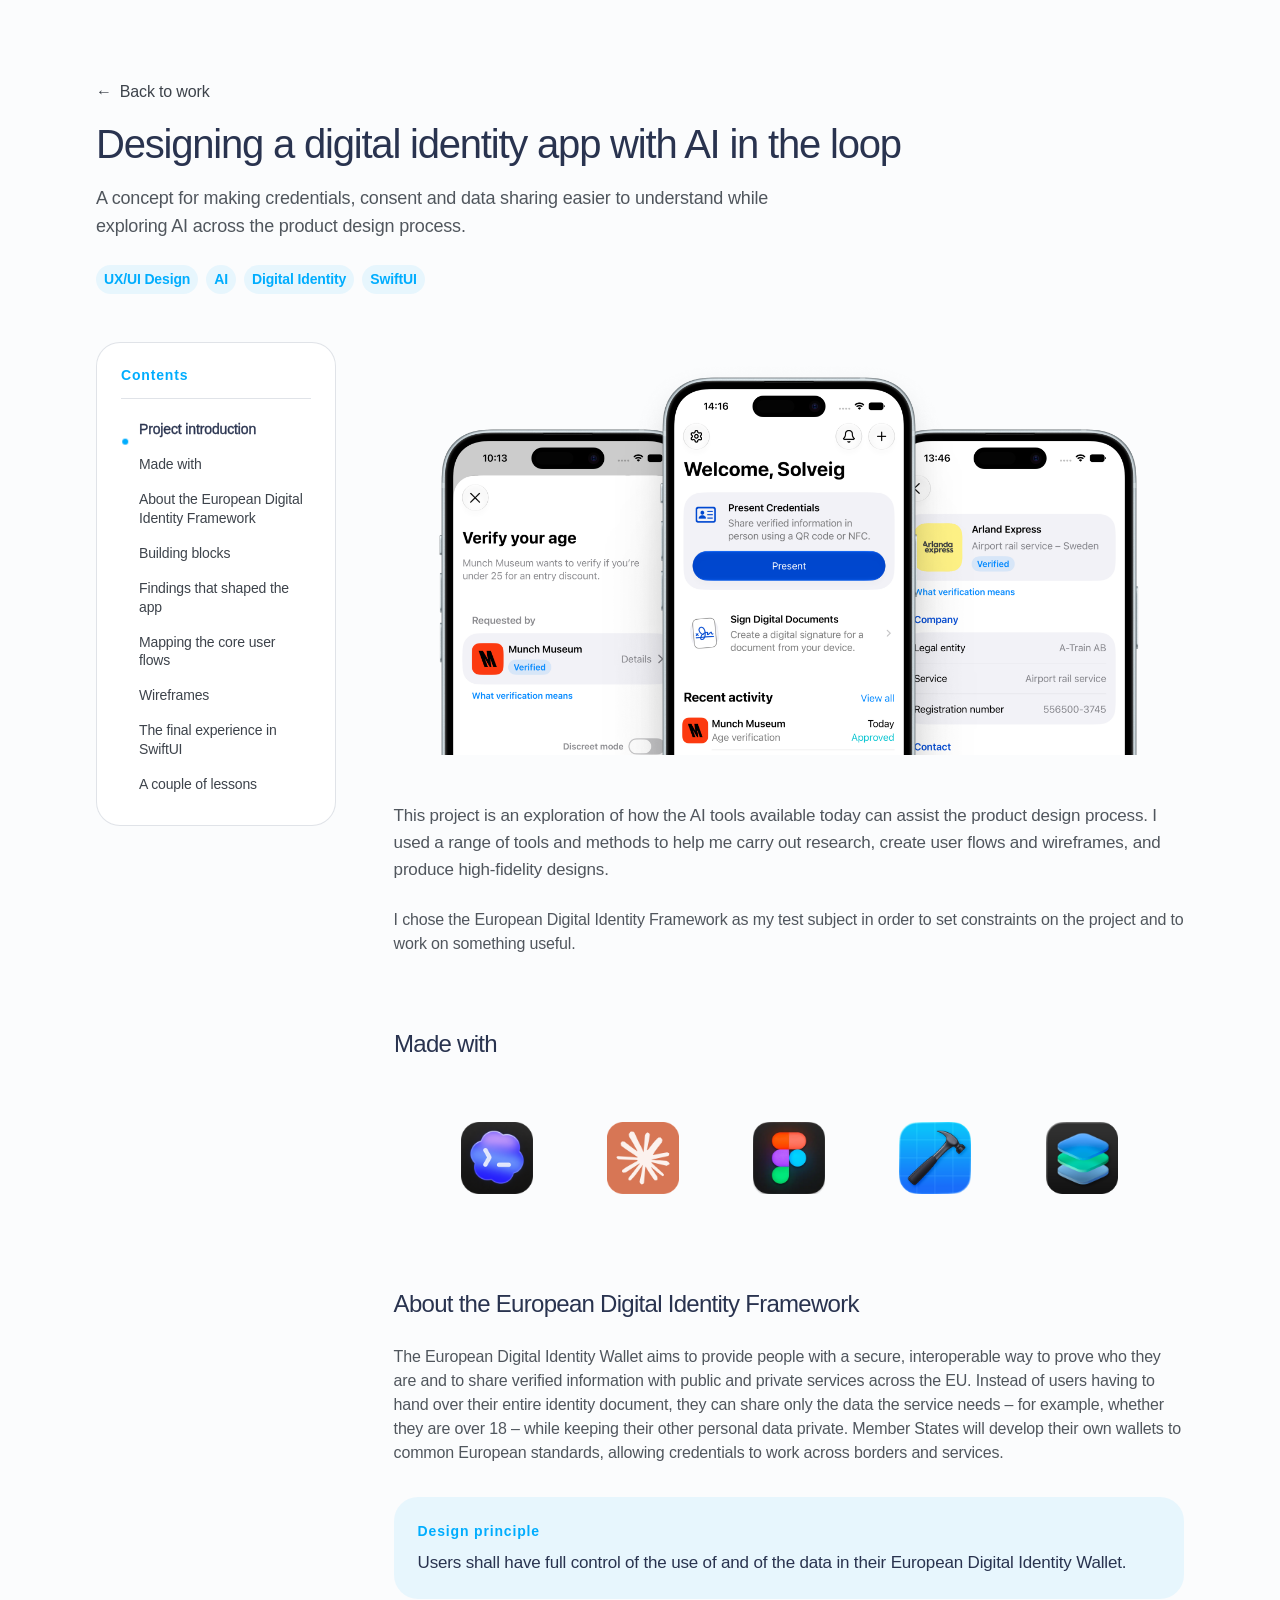
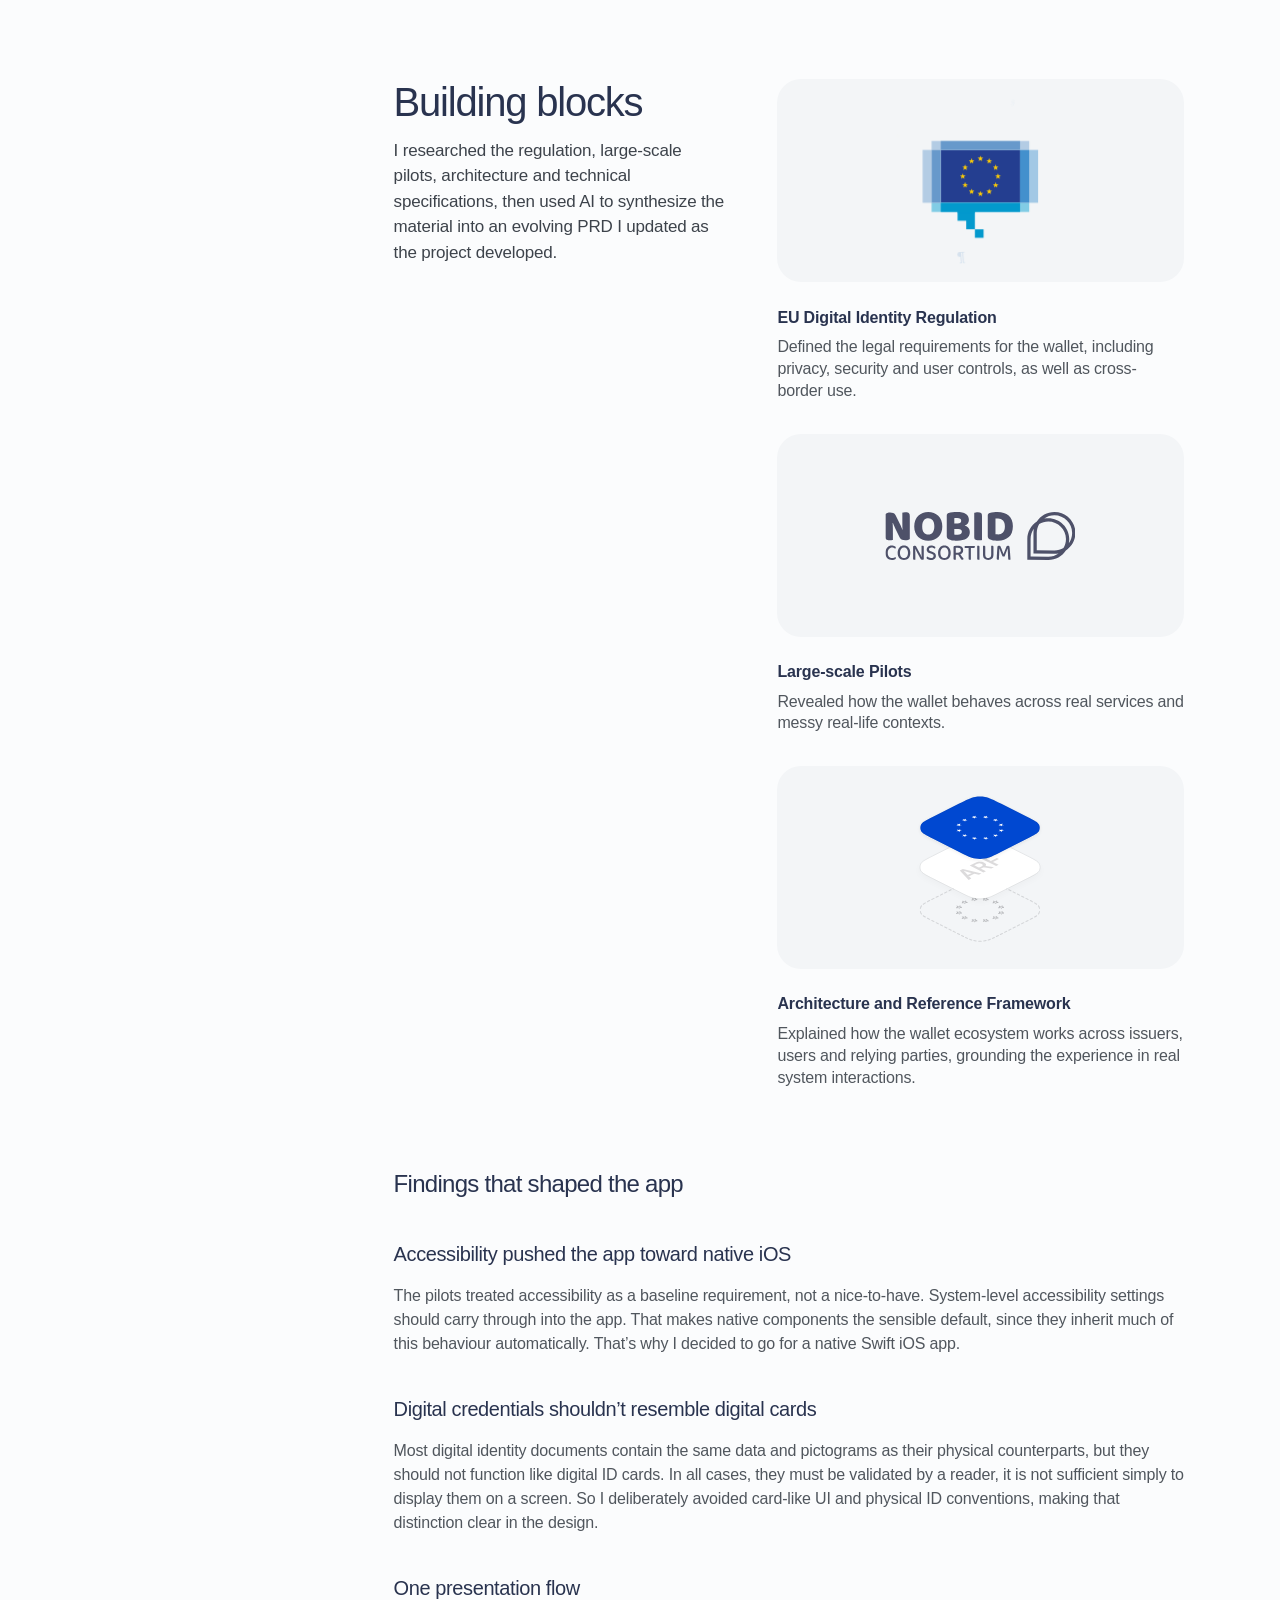
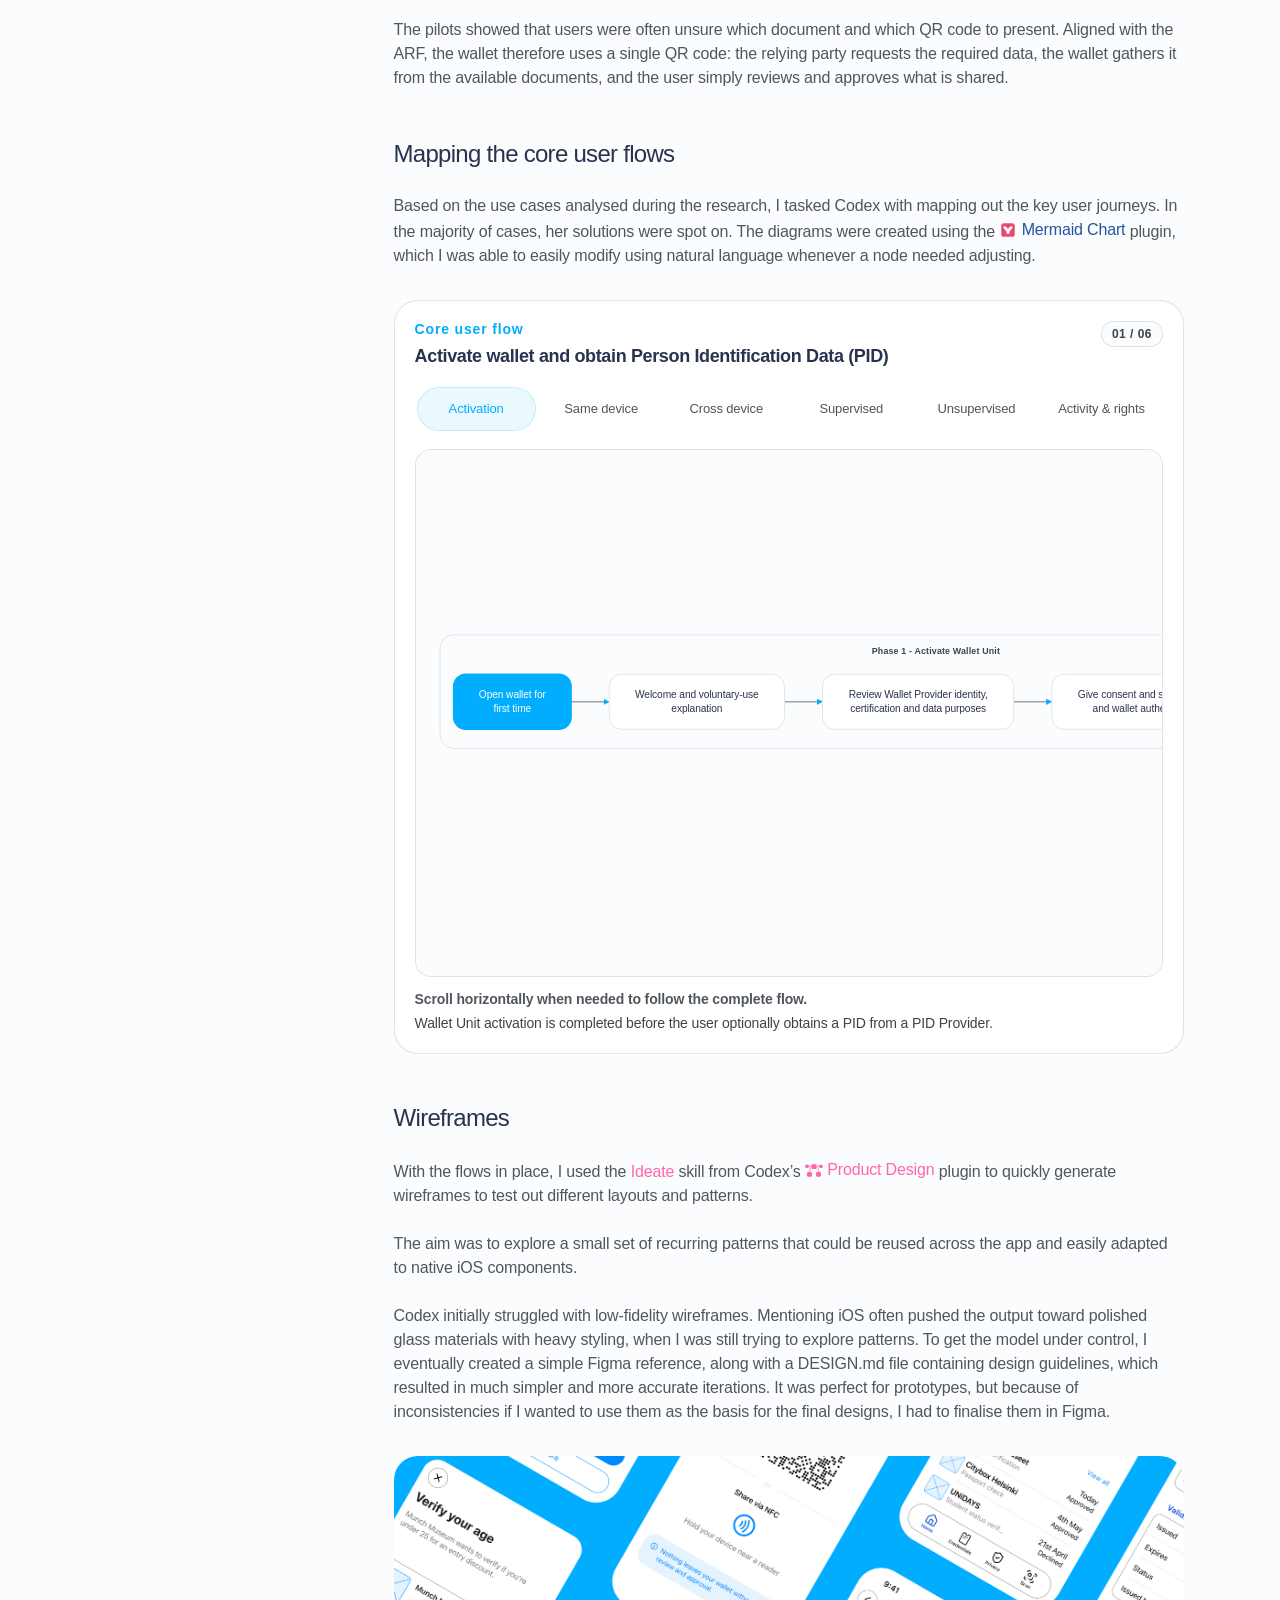
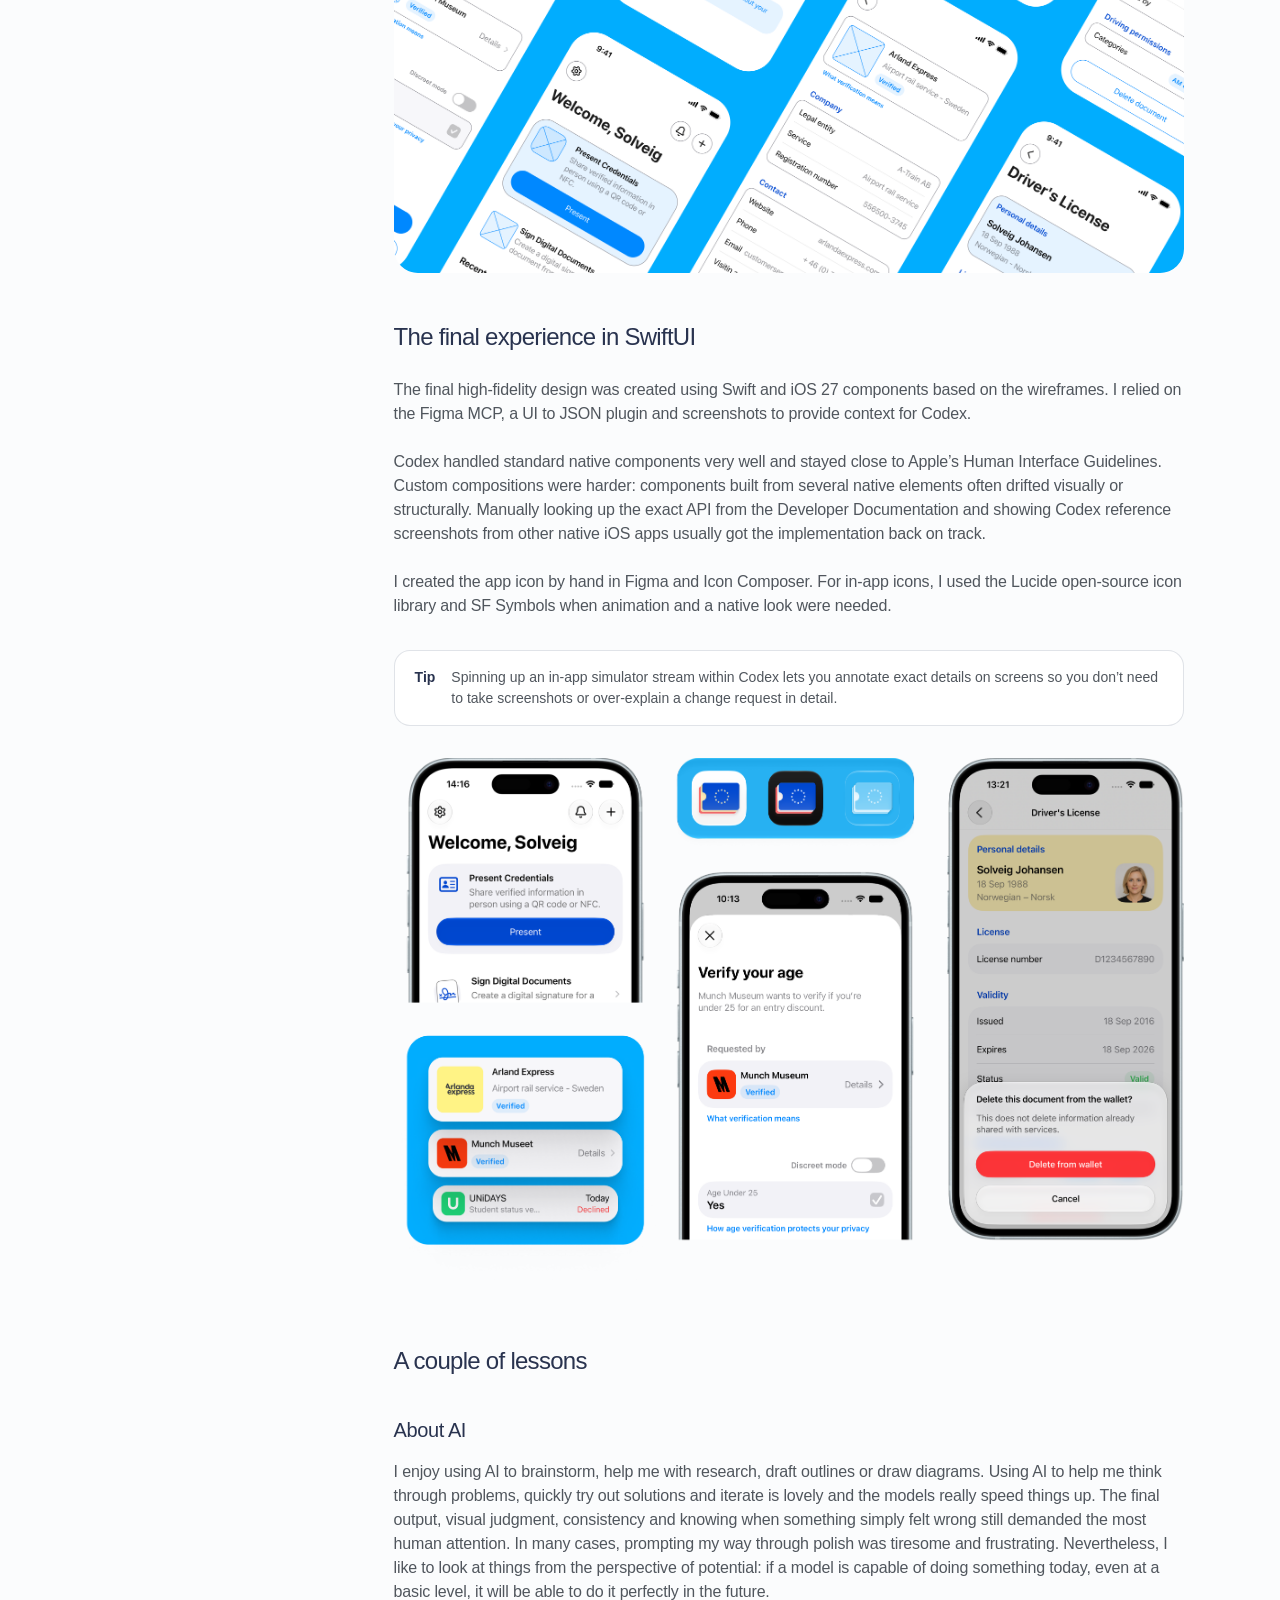
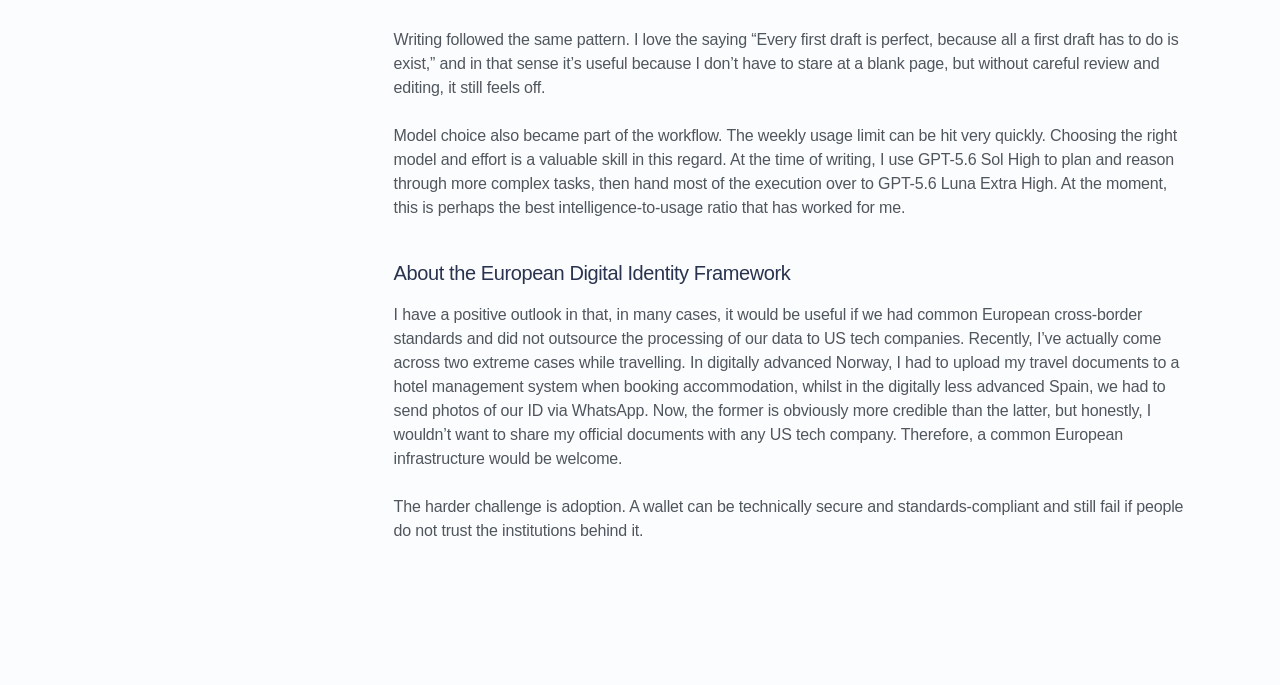
==== commit 38593278: "Performance improvement" ====
--- a/eudiw-case-study/index.html
+++ b/eudiw-case-study/index.html
@@ -15,12 +15,12 @@
     <link
       rel="preload"
       as="image"
-      href="./assets/images/eudiw-identity-cover.jpg"
+      href="./assets/images/eudiw-identity-cover.png"
       fetchpriority="high"
     />
     <link rel="icon" href="data:," />
-    <link rel="stylesheet" href="./styles.css?v=20260822-toc-stable-emphasis" />
-    <script src="./script.js?v=20260822-toc-stability" defer></script>
+    <link rel="stylesheet" href="./styles.css?v=20260826-toc-curved-indicator-aligned" />
+    <script src="./script.js?v=20260826-toc-click-state" defer></script>
     <script src="./assets/vendor/mermaid.min.js" defer></script>
     <script src="./flow-definitions.js" defer></script>
     <script src="./flows.js" defer></script>
@@ -71,7 +71,7 @@
         <article class="article">
           <figure class="hero-figure">
             <img
-              src="./assets/images/eudiw-identity-cover.jpg"
+              src="./assets/images/eudiw-identity-cover.png"
               width="1726"
               height="911"
               alt="Conceptual translucent identity credential arranged with two mobile devices, a secure chip, and a confirmation seal."
@@ -804,10 +804,10 @@
                 <div>
                   <span class="flow-viewer-eyebrow">Core user flow</span>
                   <h3 class="flow-viewer-title" id="flow-viewer-title" data-flow-title>
-                    First-time activation and first credential
+                    Activate wallet and obtain Person Identification Data (PID)
                   </h3>
                 </div>
-                <span class="flow-viewer-count" data-flow-count aria-hidden="true"> 01 / 05 </span>
+                <span class="flow-viewer-count" data-flow-count aria-hidden="true"> 01 / 06 </span>
               </div>
 
               <div
@@ -822,7 +822,7 @@
                   type="button"
                   role="tab"
                   aria-controls="flow-viewer-stage"
-                  aria-label="First-time activation and first credential"
+                  aria-label="Activate wallet and obtain Person Identification Data (PID)"
                   aria-selected="true"
                   data-flow-index="0"
                 >
@@ -856,16 +856,29 @@
                 </button>
                 <button
                   class="flow-viewer-tab"
-                  id="flow-tab-proximity"
+                  id="flow-tab-proximity-supervised"
                   type="button"
                   role="tab"
                   aria-controls="flow-viewer-stage"
-                  aria-label="Proximity presentation"
+                  aria-label="Supervised proximity presentation"
                   aria-selected="false"
                   tabindex="-1"
                   data-flow-index="3"
                 >
-                  <span>Proximity</span>
+                  <span>Supervised</span>
+                </button>
+                <button
+                  class="flow-viewer-tab"
+                  id="flow-tab-proximity-unsupervised"
+                  type="button"
+                  role="tab"
+                  aria-controls="flow-viewer-stage"
+                  aria-label="Unsupervised proximity presentation"
+                  aria-selected="false"
+                  tabindex="-1"
+                  data-flow-index="4"
+                >
+                  <span>Unsupervised</span>
                 </button>
                 <button
                   class="flow-viewer-tab"
@@ -876,7 +889,7 @@
                   aria-label="Review activity and exercise a right"
                   aria-selected="false"
                   tabindex="-1"
-                  data-flow-index="4"
+                  data-flow-index="5"
                 >
                   <span>Activity &amp; rights</span>
                 </button>
@@ -903,8 +916,8 @@
                   Scroll horizontally when needed to follow the complete flow.
                 </span>
                 <span data-flow-summary>
-                  From opening the wallet through provider verification, storage approval,
-                  activation, and confirmation.
+                  Wallet Unit activation is completed before the user optionally obtains a PID
+                  from a PID Provider.
                 </span>
               </figcaption>
             </figure>
@@ -981,6 +994,12 @@
               other native iOS apps usually got the implementation back on track.
             </p>
 
+            <p>
+              I created the app icon by hand in Figma and Icon Composer. For in-app icons, I used
+              the Lucide open-source icon library and SF Symbols when animation and a native look
+              were needed.
+            </p>
+
             <aside class="disclosure disclosure--tip" aria-label="Codex simulator tip">
               <strong>Tip</strong>
               <span>
--- a/eudiw-case-study/styles.css
+++ b/eudiw-case-study/styles.css
@@ -266,7 +266,12 @@
 }
 
 .sticky-toc__list {
-  display: grid;
+  --toc-indicator-size: 0.375rem;
+  --toc-indicator-inset-x: 0.25rem;
+  --toc-indicator-inset-y: 0.75rem;
+
+  display: grid;
+  position: relative;
   width: 100%;
   gap: 0.125rem;
   margin: 0;
@@ -299,16 +304,17 @@
     background-color var(--duration-short) var(--ease-standard);
 }
 
-.sticky-toc__link::before {
+.sticky-toc__indicator {
   position: absolute;
-  top: 0.875rem;
-  left: 0.25rem;
-  width: 0.375rem;
-  height: 0.375rem;
+  top: 0;
+  left: 0;
+  display: block;
+  width: var(--toc-indicator-size);
+  height: var(--toc-indicator-size);
   border-radius: 50%;
-  background: transparent;
-  content: "";
-  transition: background-color var(--duration-short) var(--ease-standard);
+  background: var(--color-accent);
+  pointer-events: none;
+  will-change: transform;
 }
 
 .sticky-toc__link:hover {
@@ -320,10 +326,6 @@
   color: var(--color-ink);
   -webkit-text-stroke: 0.025em currentColor;
   paint-order: stroke fill;
-}
-
-.sticky-toc__link.is-active::before {
-  background: var(--color-accent);
 }
 
 .hero-figure {
@@ -331,7 +333,7 @@
   margin: 0 0 3rem;
   overflow: hidden;
   border-radius: var(--radius-hero);
-  background: var(--color-soft);
+  background: transparent;
 }
 
 .hero-figure img {
@@ -1146,9 +1148,29 @@
   ry: 18px;
 }
 
+.flow-viewer-mermaid .phase-frame rect {
+  fill: #fbfcfd;
+  stroke: #d5dbe0;
+  stroke-width: 1px;
+}
+
+.flow-viewer-mermaid .phase-frame text {
+  fill: var(--color-muted);
+  font-family: var(--font-sans);
+  font-size: 13px;
+  font-weight: 700;
+  letter-spacing: 0.02em;
+}
+
+.flow-viewer-mermaid .phase-connector {
+  fill: none;
+  stroke: #8a96a6;
+  stroke-width: 2px;
+}
+
 .flow-viewer-mermaid .node .label foreignObject > div {
-  display: flex !important;
-  width: 100% !important;
+  display: inline-flex !important;
+  width: auto !important;
   height: 100% !important;
   align-items: center !important;
   justify-content: center !important;
@@ -1268,7 +1290,7 @@
 @media (min-width: 48rem) {
   .flow-viewer-tabs {
     display: grid;
-    grid-template-columns: repeat(5, minmax(0, 1fr));
+    grid-template-columns: repeat(6, minmax(0, 1fr));
     overflow: visible;
   }
 
@@ -1421,7 +1443,7 @@
     background: Canvas;
   }
 
-  .sticky-toc__link.is-active::before {
+  .sticky-toc__indicator {
     background: Highlight;
   }
 }
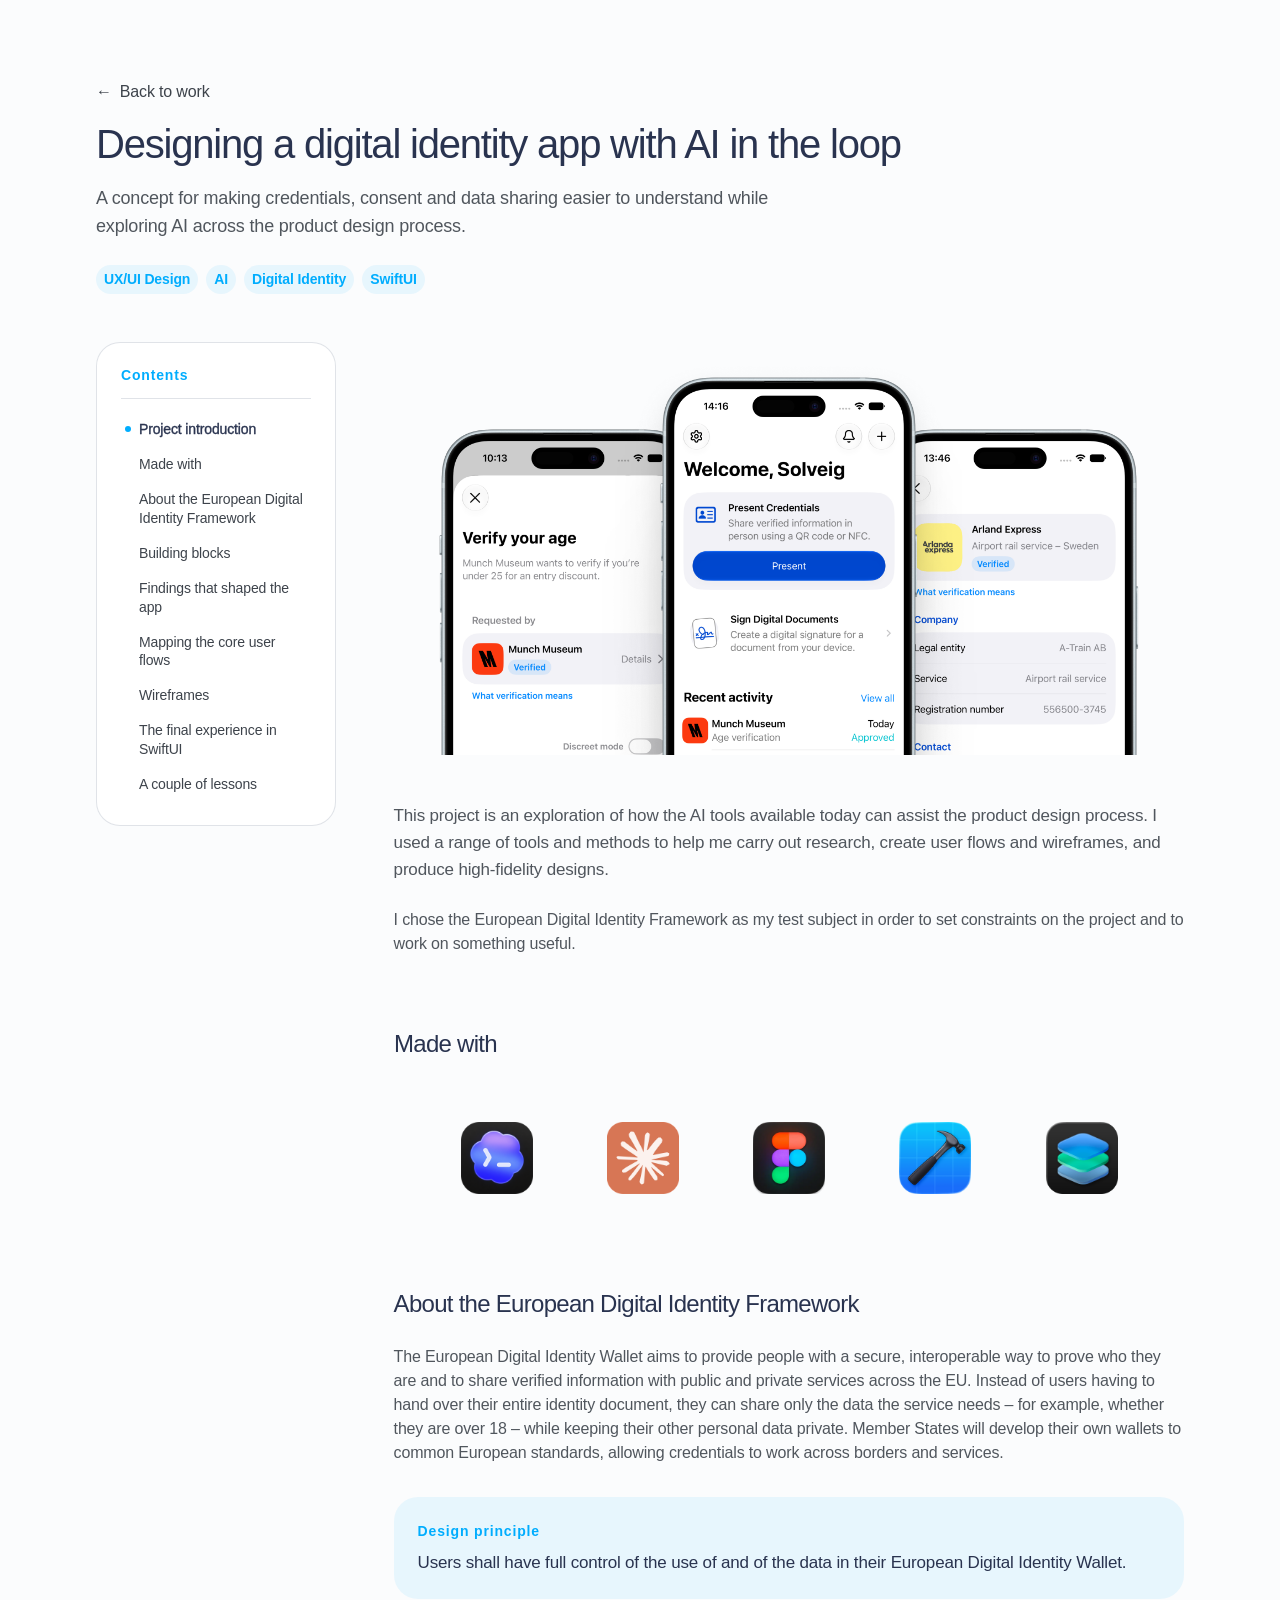
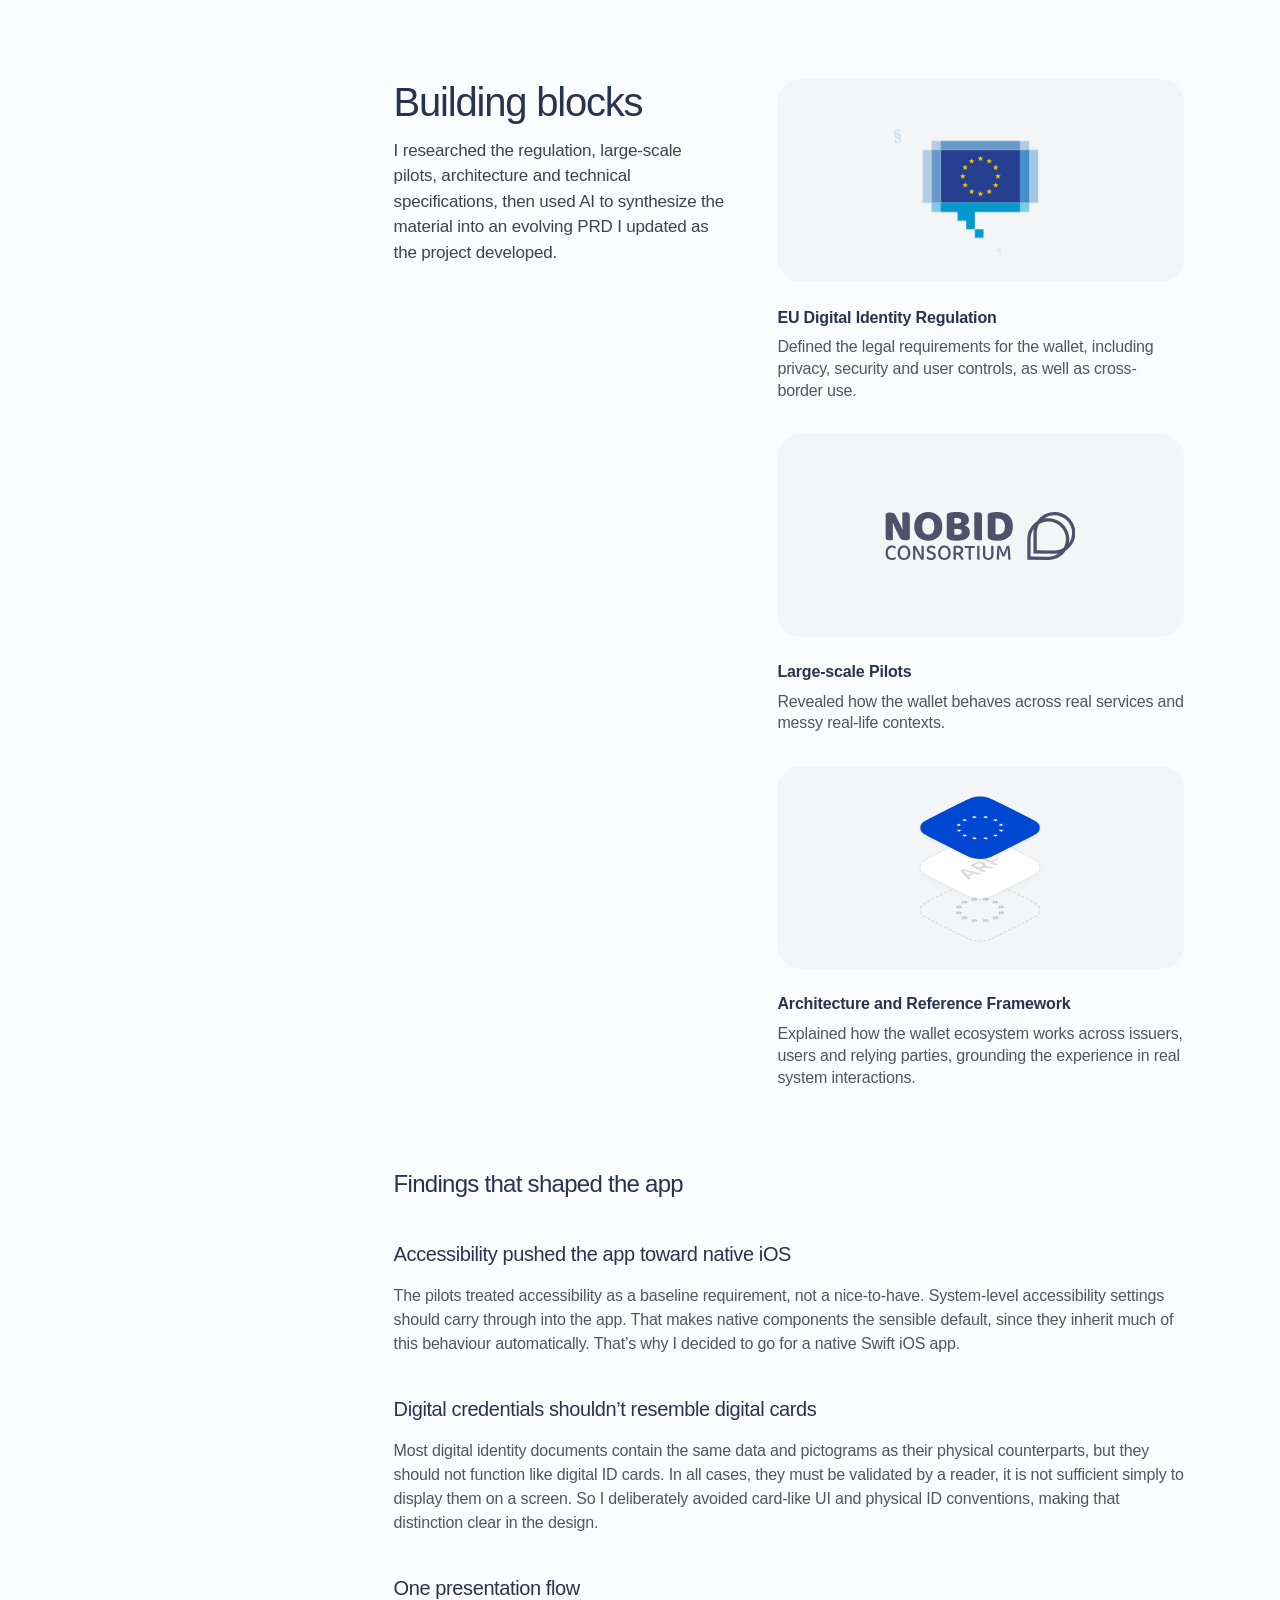
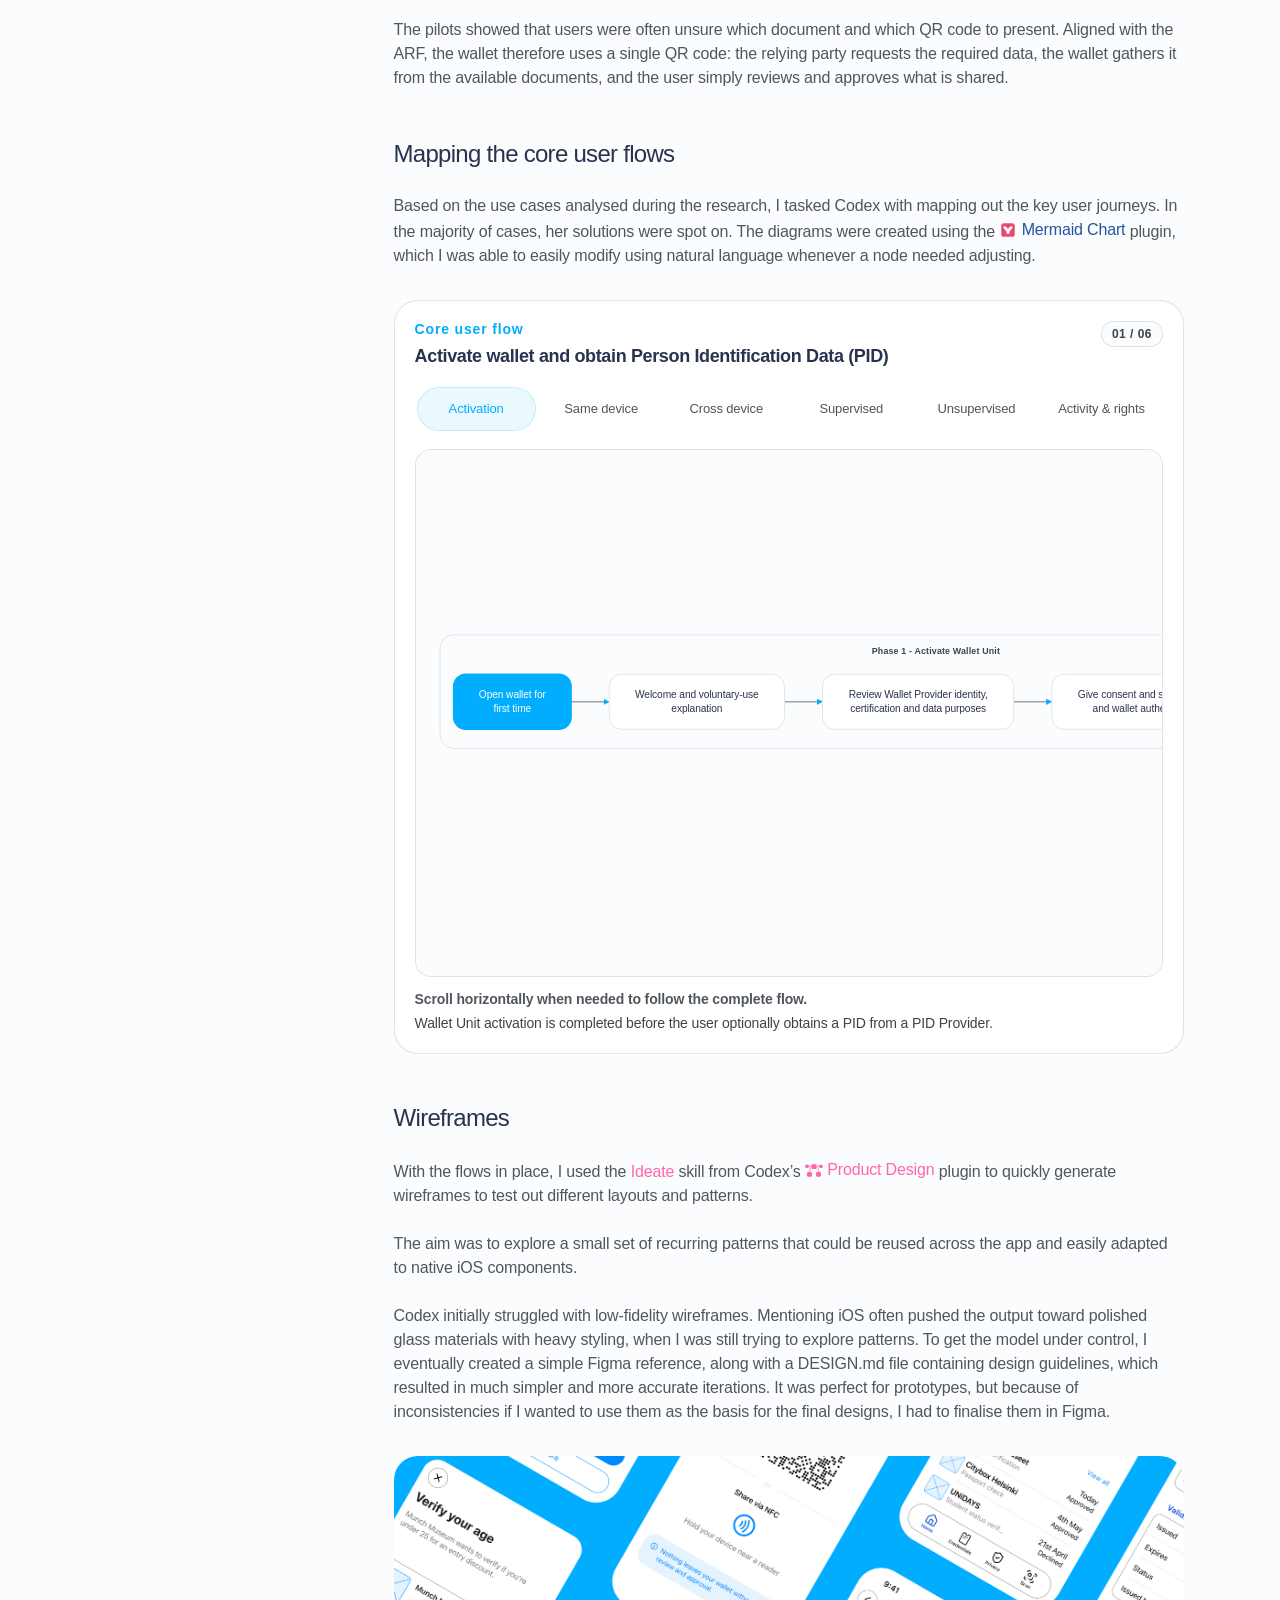
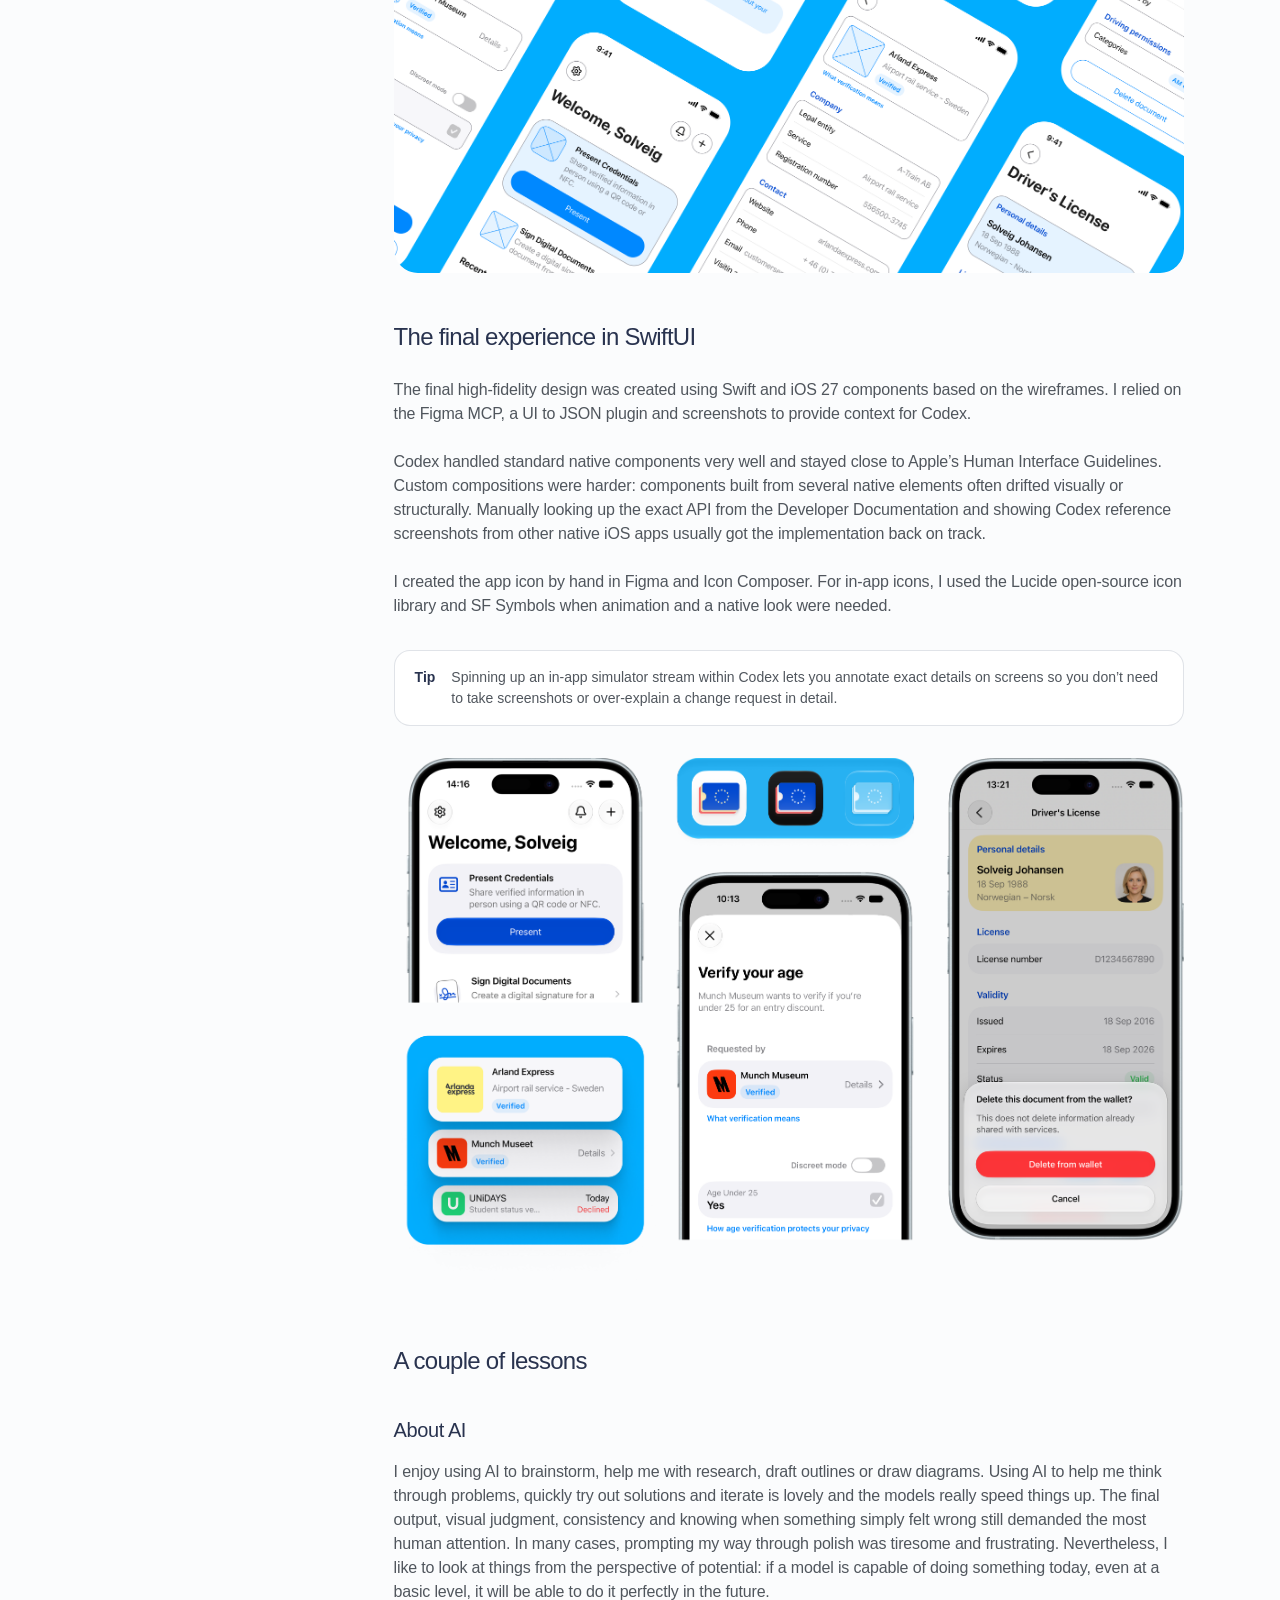
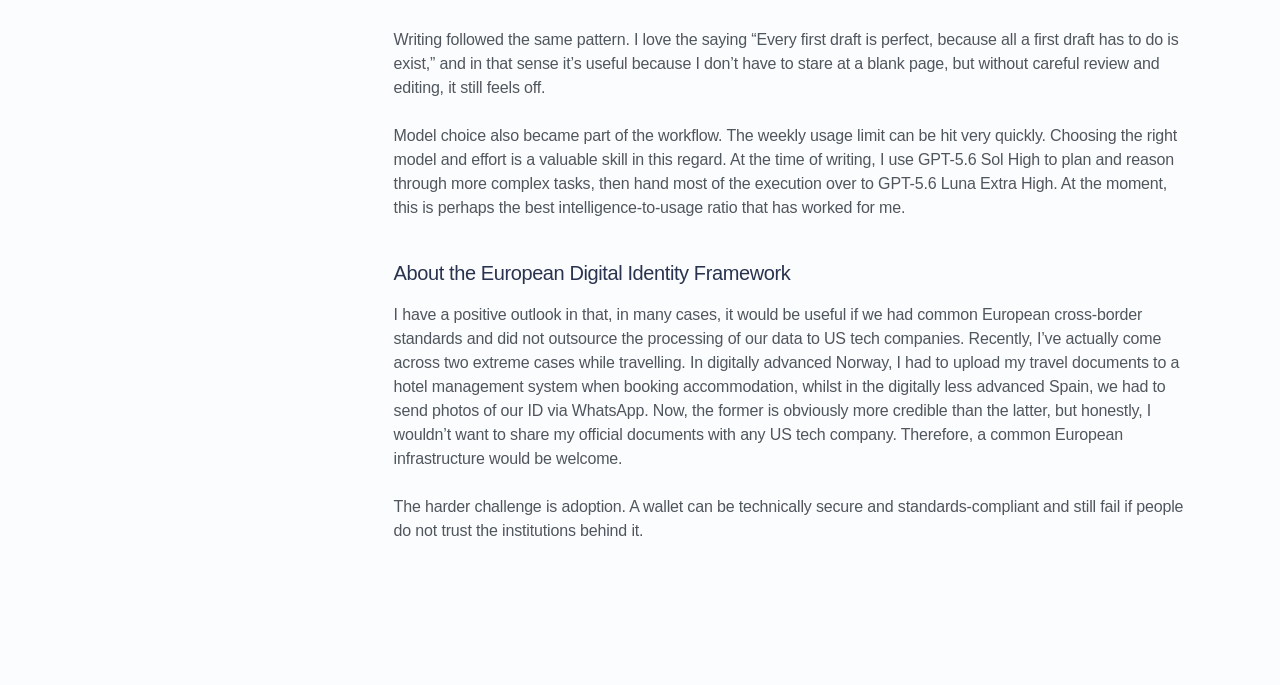
==== commit 2564e133: "portfolio update" ====
--- a/eudiw-case-study/index.html
+++ b/eudiw-case-study/index.html
@@ -20,7 +20,7 @@
     />
     <link rel="icon" href="data:," />
     <link rel="stylesheet" href="./styles.css?v=20260826-toc-curved-indicator-aligned" />
-    <script src="./script.js?v=20260826-toc-click-state" defer></script>
+    <script src="./script.js?v=20260829-overlay-shell-ready-1" defer></script>
     <script src="./assets/vendor/mermaid.min.js" defer></script>
     <script src="./flow-definitions.js" defer></script>
     <script src="./flows.js" defer></script>
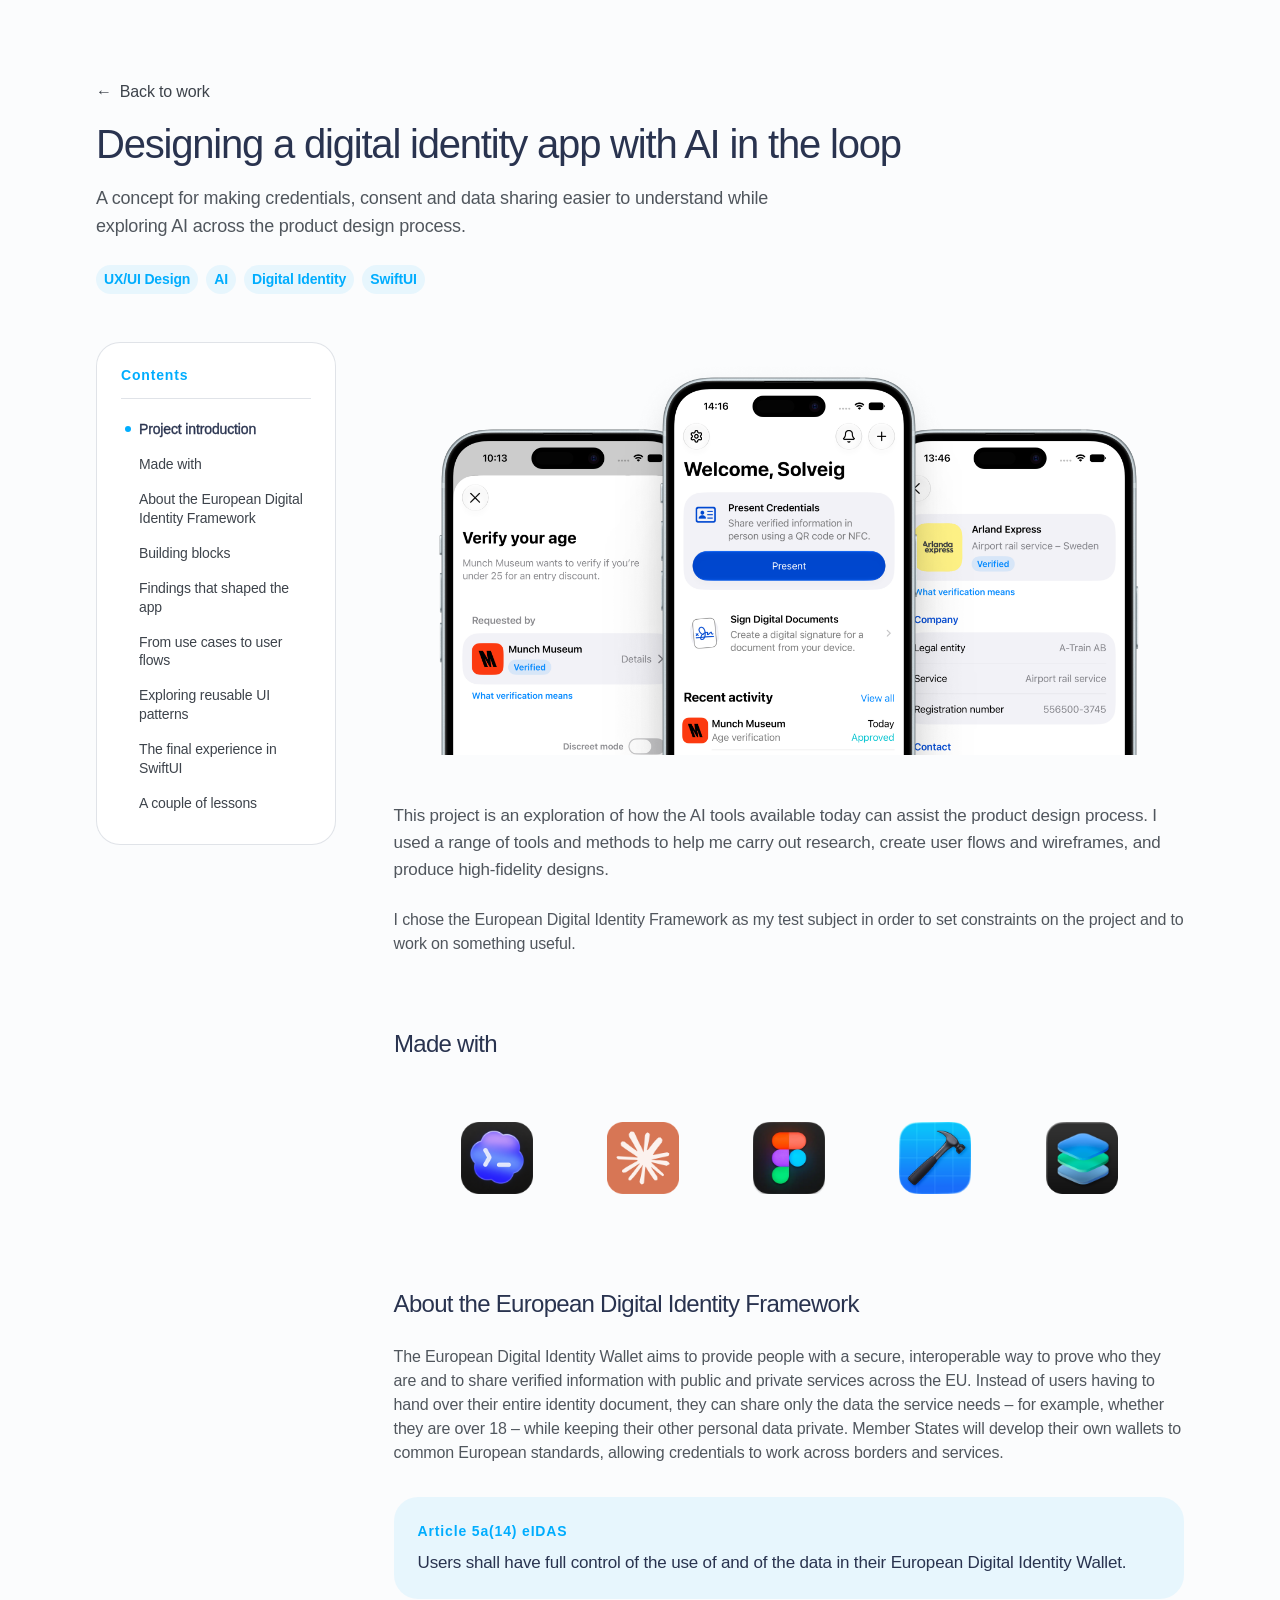
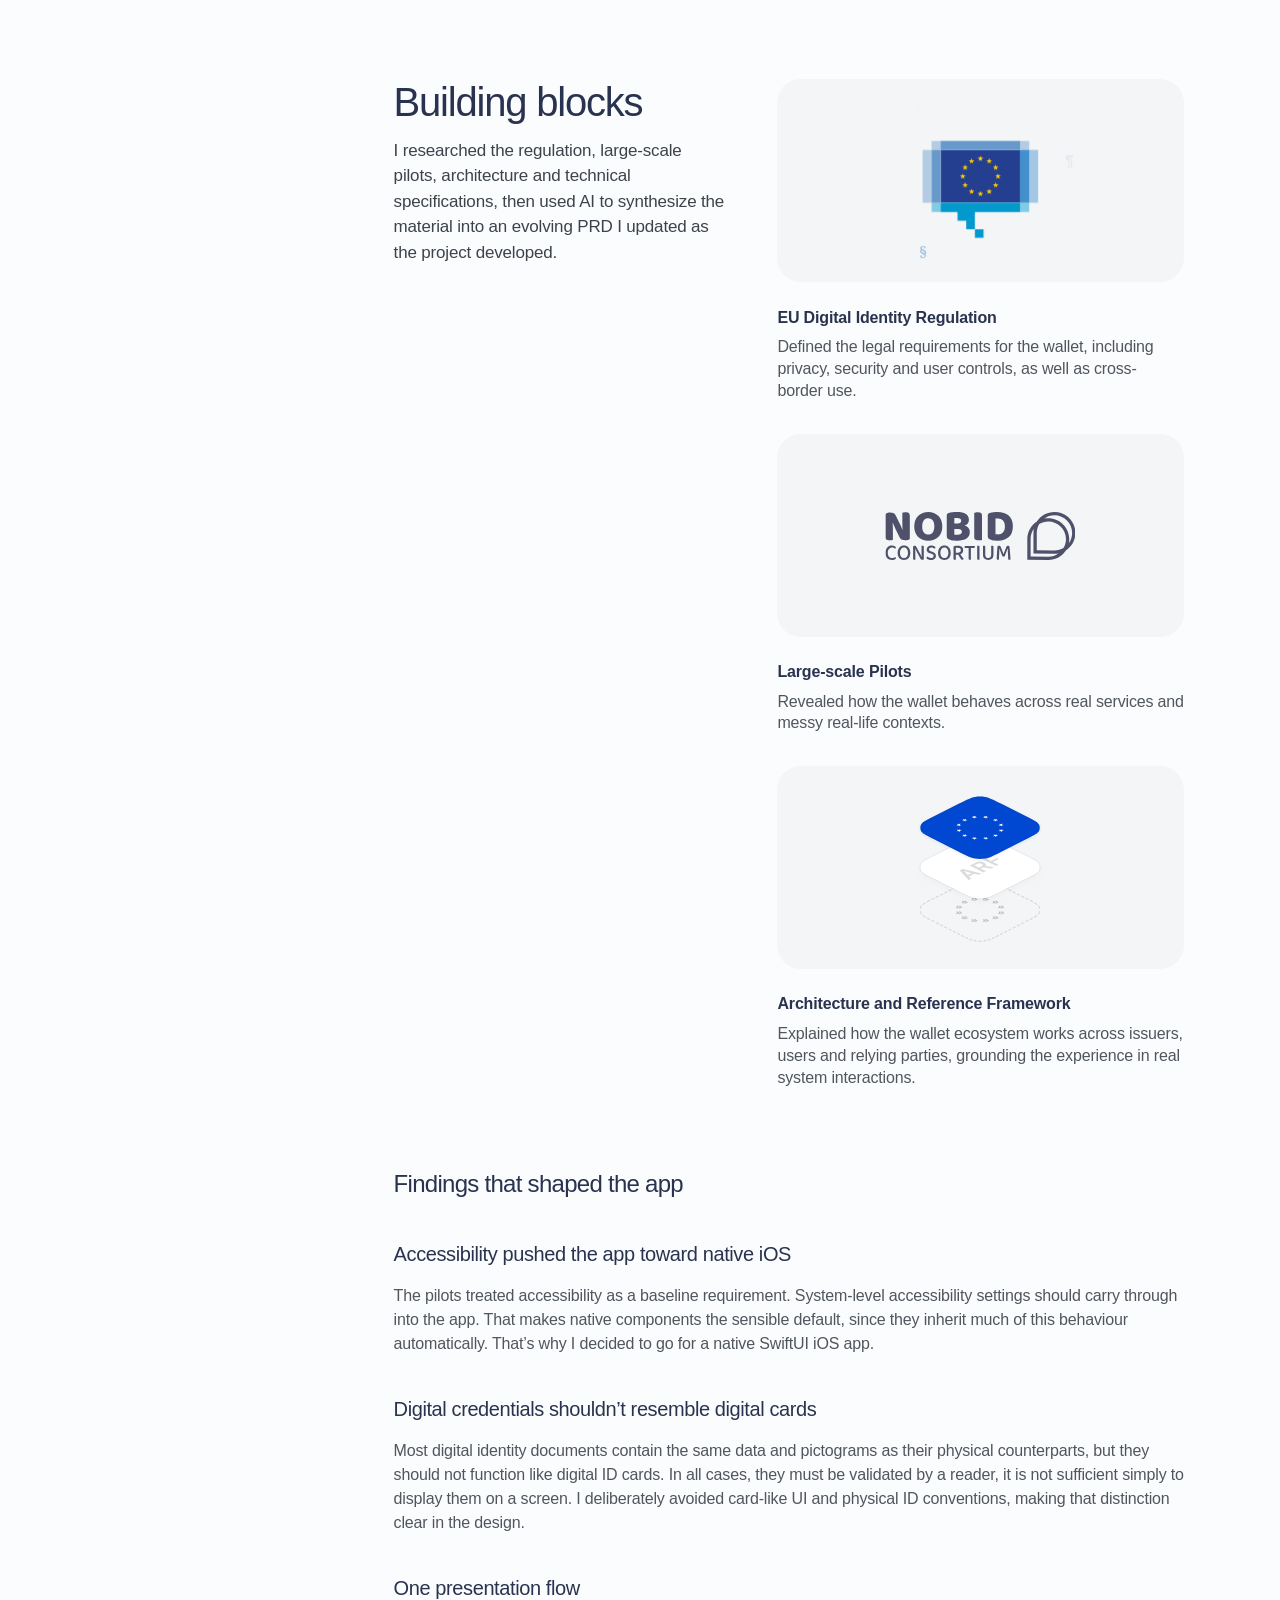
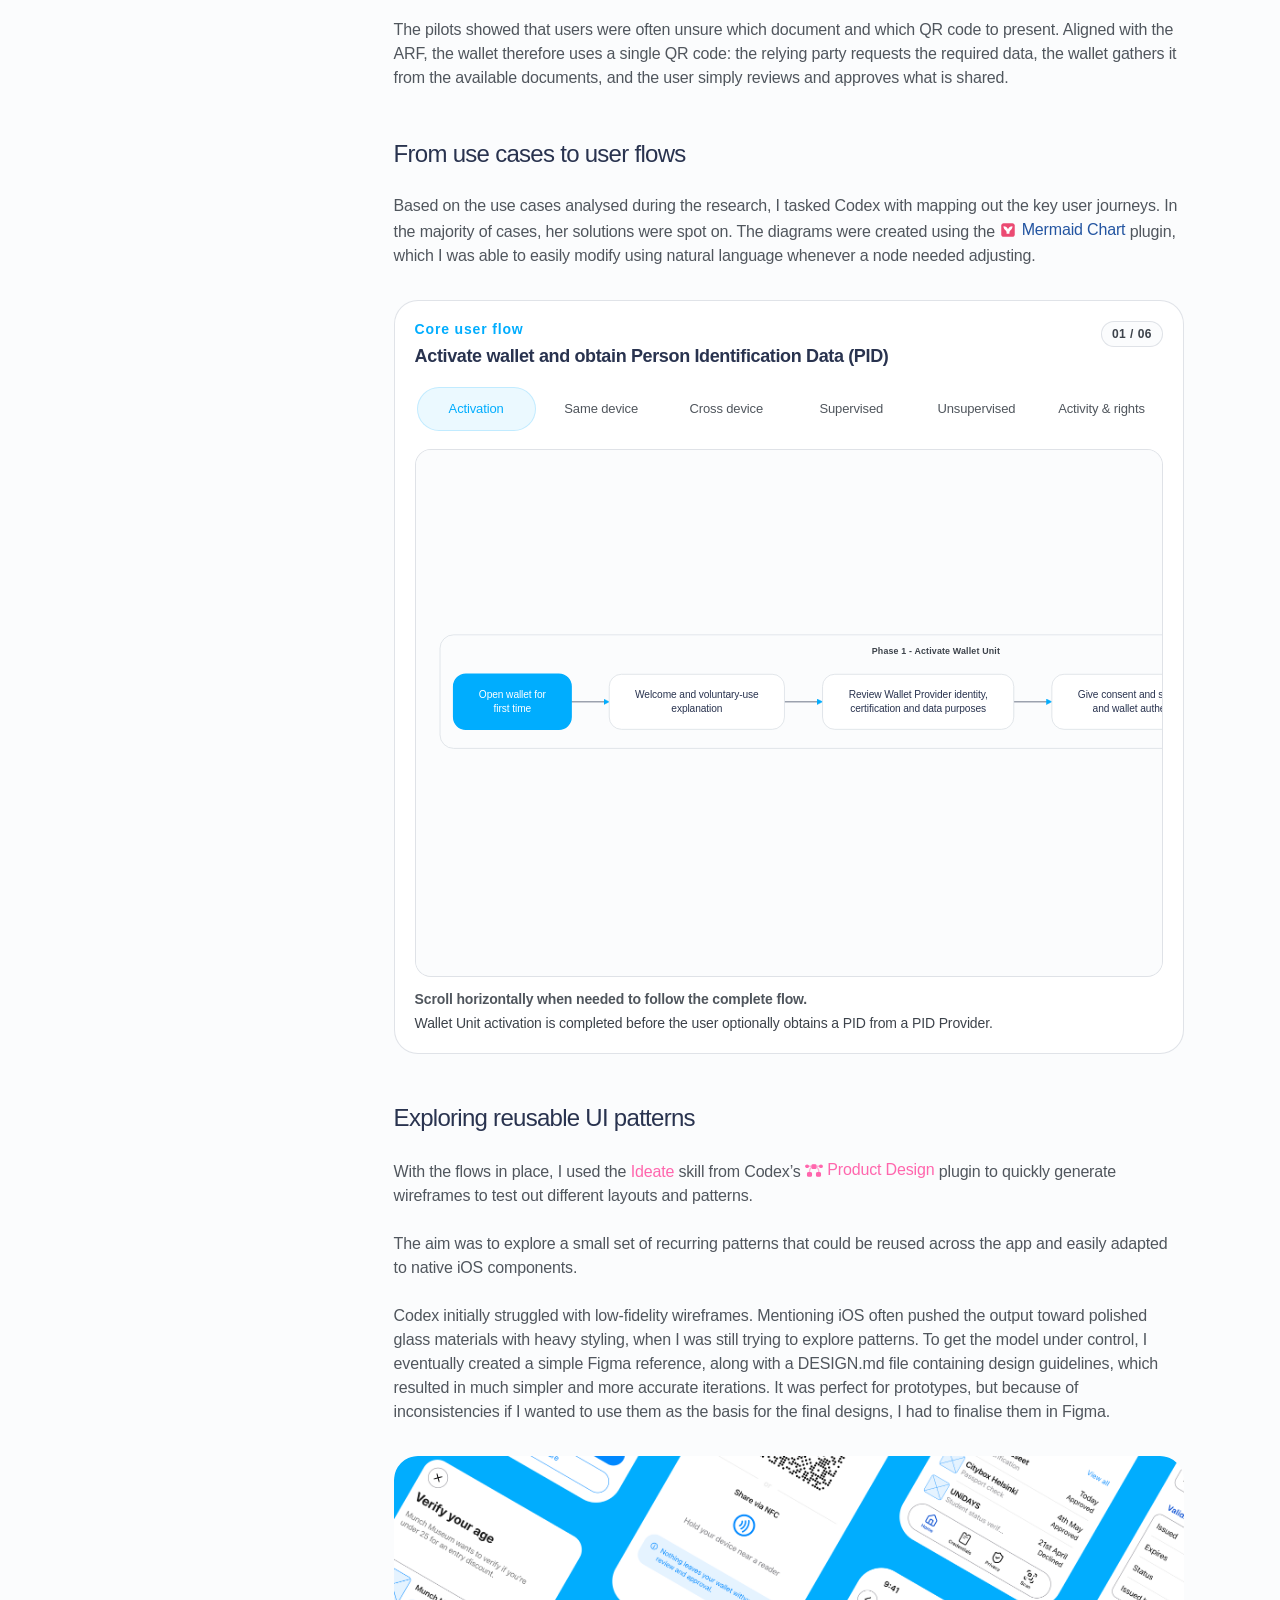
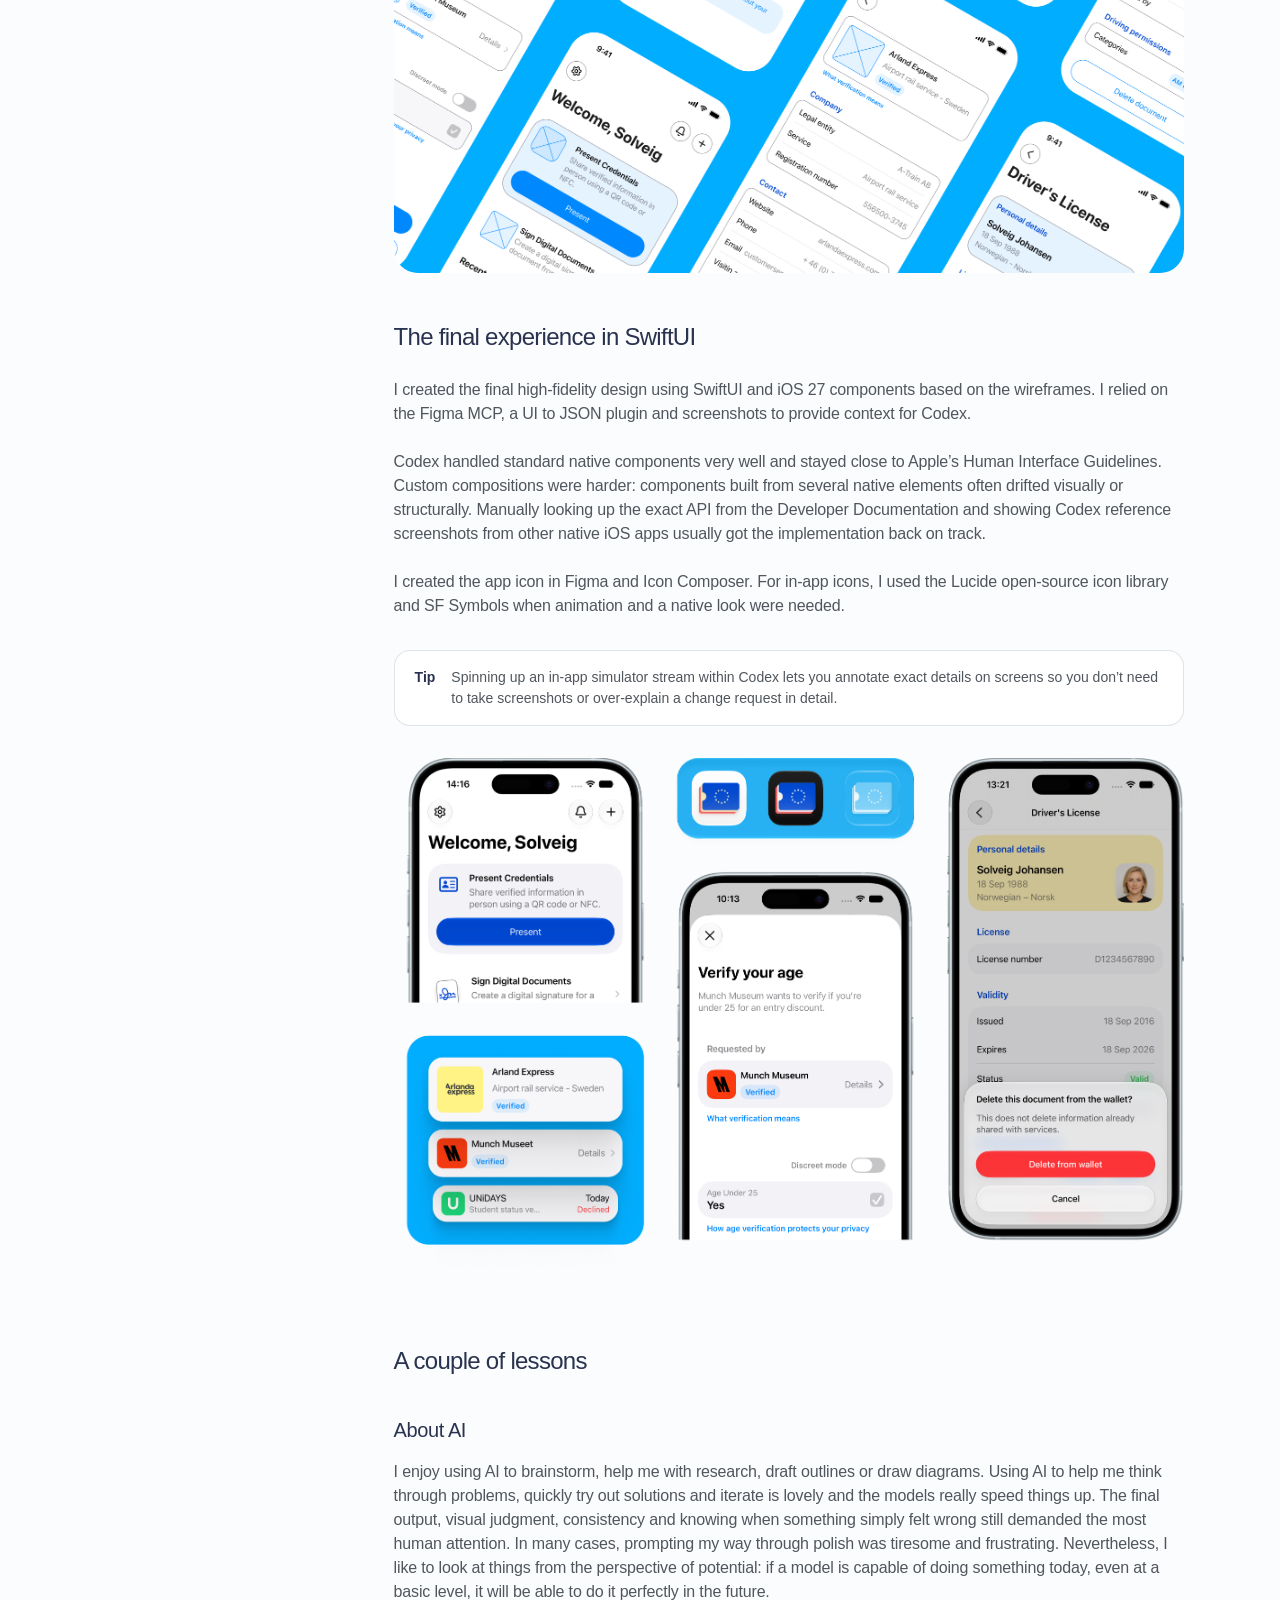
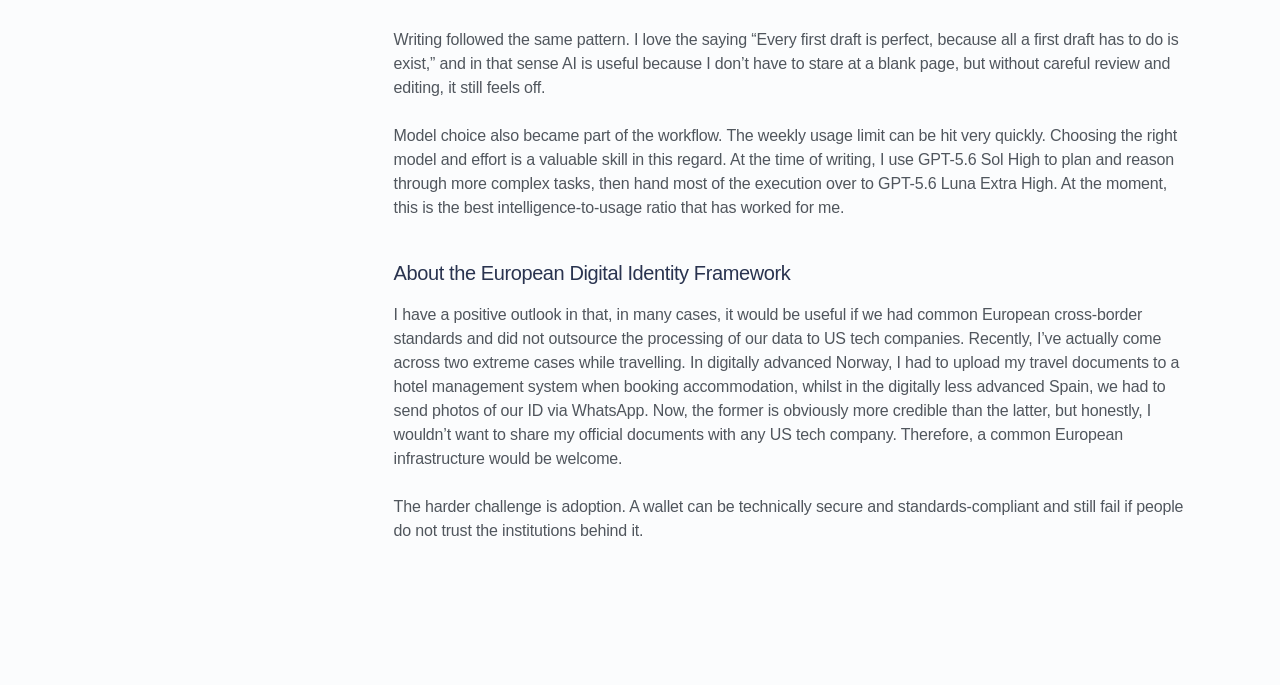
==== commit 9533680b: "Portfolio update" ====
--- a/eudiw-case-study/index.html
+++ b/eudiw-case-study/index.html
@@ -207,7 +207,7 @@
             </p>
 
             <aside class="principle-card" aria-label="Design principle">
-              <span class="principle-label">Design principle</span>
+              <span class="principle-label">Article 5a(14) eIDAS</span>
               <p>
               Users shall have full control of the use of and of the data in their European Digital Identity Wallet.
               </p>
@@ -748,10 +748,10 @@
 
             <h3>Accessibility pushed the app toward native iOS</h3>
             <p>
-              The pilots treated accessibility as a baseline requirement, not a nice-to-have.
+              The pilots treated accessibility as a baseline requirement.
               System-level accessibility settings should carry through into the app. That makes
               native components the sensible default, since they inherit much of this behaviour
-              automatically. That’s why I decided to go for a native Swift iOS app.
+              automatically. That’s why I decided to go for a native SwiftUI iOS app.
             </p>
 
             <h3>Digital credentials shouldn’t resemble digital cards</h3>
@@ -759,7 +759,7 @@
               Most digital identity documents contain the same data and pictograms as their
               physical counterparts, but they should not function like digital ID cards. In all
               cases, they must be validated by a reader, it is not sufficient simply to display
-              them on a screen. So I deliberately avoided card-like UI and physical ID
+              them on a screen. I deliberately avoided card-like UI and physical ID
               conventions, making that distinction clear in the design.
             </p>
 
@@ -773,7 +773,7 @@
           </section>
 
           <section aria-labelledby="core-user-flows">
-            <h2 id="core-user-flows" tabindex="-1" data-toc>Mapping the core user flows</h2>
+            <h2 id="core-user-flows" tabindex="-1" data-toc>From use cases to user flows</h2>
 
             <p>
               Based on the use cases analysed during the research, I tasked Codex with mapping out
@@ -923,8 +923,8 @@
             </figure>
           </section>
 
-          <section aria-labelledby="wireframes">
-            <h2 id="wireframes" tabindex="-1" data-toc>Wireframes</h2>
+          <section aria-labelledby="Exploring reusable UI patterns">
+            <h2 id="Exploring reusable UI patterns" tabindex="-1" data-toc>Exploring reusable UI patterns</h2>
 
             <p>
               With the flows in place, I used the
@@ -981,7 +981,7 @@
             </h2>
 
             <p>
-              The final high-fidelity design was created using Swift and iOS 27 components based
+              I created the final high-fidelity design using SwiftUI and iOS 27 components based
               on the wireframes. I relied on the Figma MCP, a UI to JSON plugin and screenshots to
               provide context for Codex.
             </p>
@@ -995,7 +995,7 @@
             </p>
 
             <p>
-              I created the app icon by hand in Figma and Icon Composer. For in-app icons, I used
+              I created the app icon in Figma and Icon Composer. For in-app icons, I used
               the Lucide open-source icon library and SF Symbols when animation and a native look
               were needed.
             </p>
@@ -1039,7 +1039,7 @@
 
             <p>
               Writing followed the same pattern. I love the saying “Every first draft is perfect,
-              because all a first draft has to do is exist,” and in that sense it’s useful because
+              because all a first draft has to do is exist,” and in that sense AI is useful because
               I don’t have to stare at a blank page, but without careful review and editing, it
               still feels off.
             </p>
@@ -1049,7 +1049,7 @@
               quickly. Choosing the right model and effort is a valuable skill in this regard. At
               the time of writing, I use GPT-5.6 Sol High to plan and reason through more complex
               tasks, then hand most of the execution over to GPT-5.6 Luna Extra High. At the moment,
-              this is perhaps the best intelligence-to-usage ratio that has worked for me.
+              this is the best intelligence-to-usage ratio that has worked for me.
             </p>
 
             <h3>About the European Digital Identity Framework</h3>
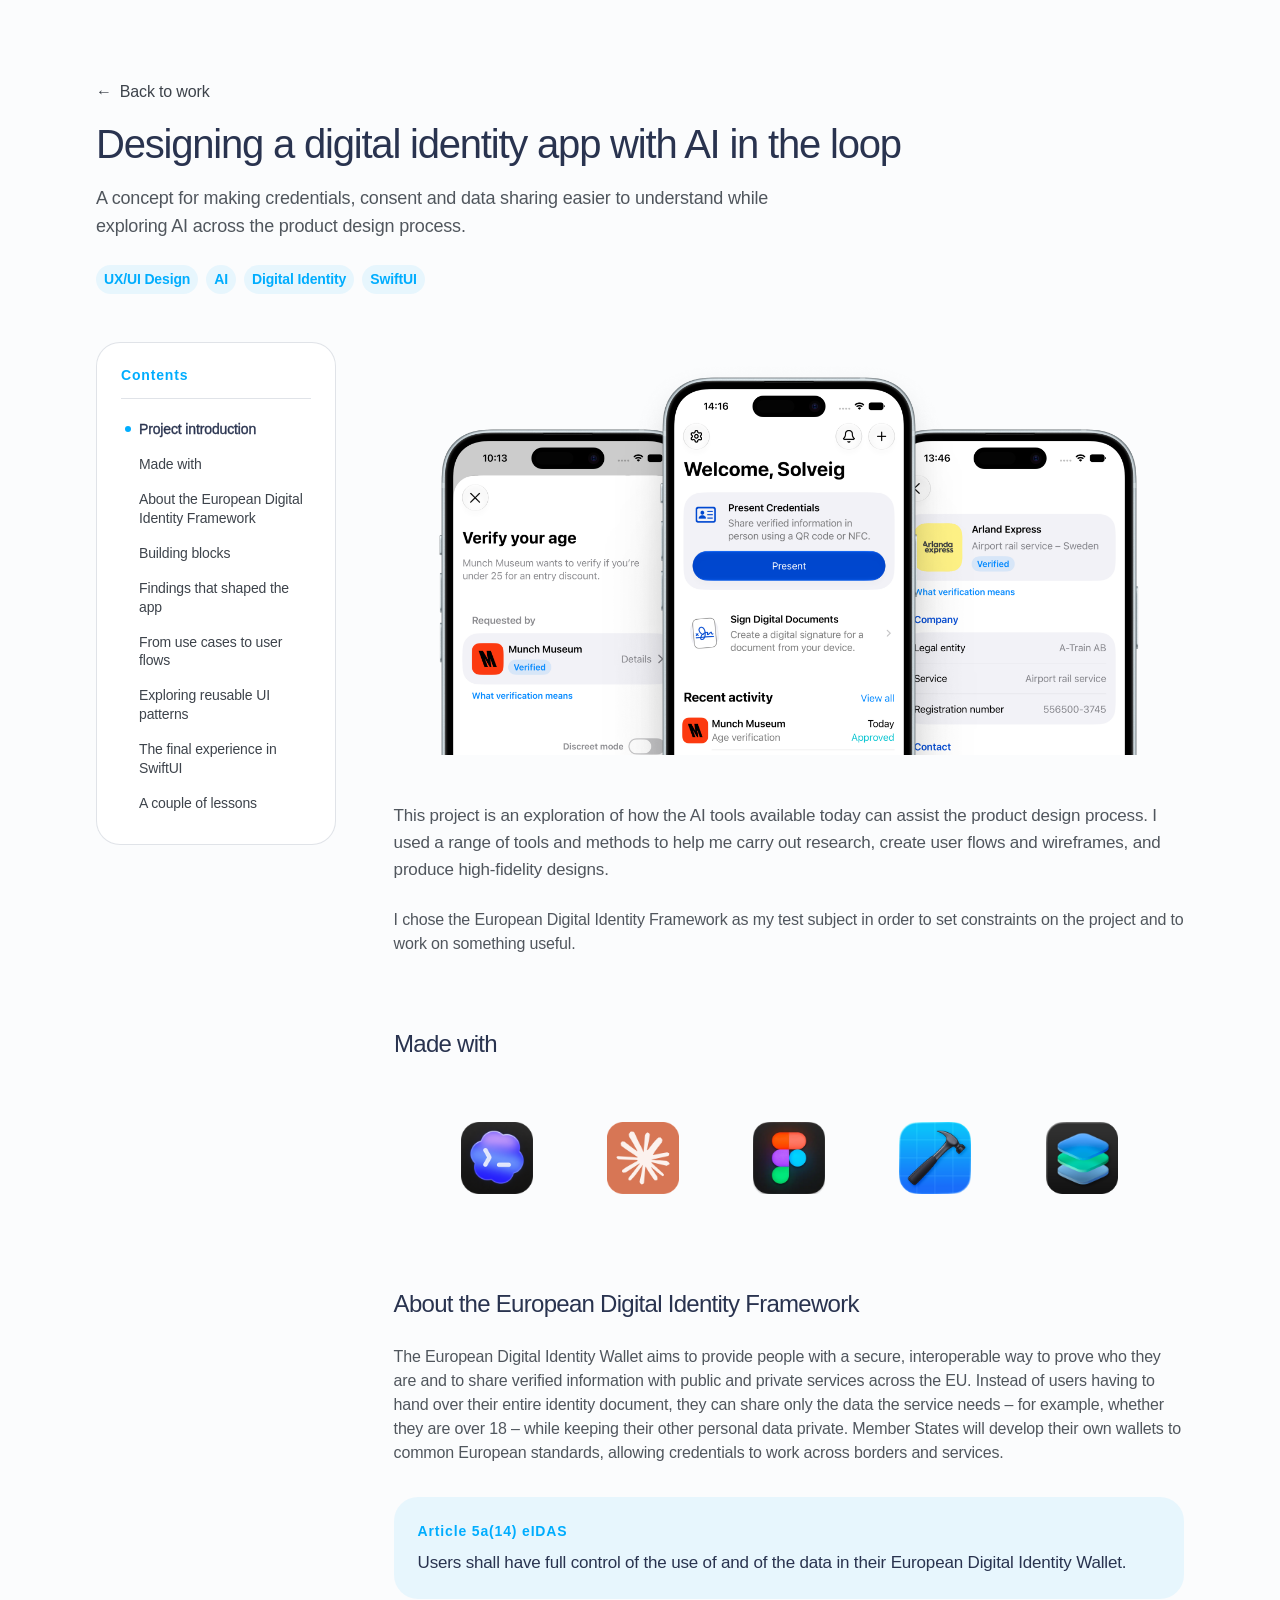
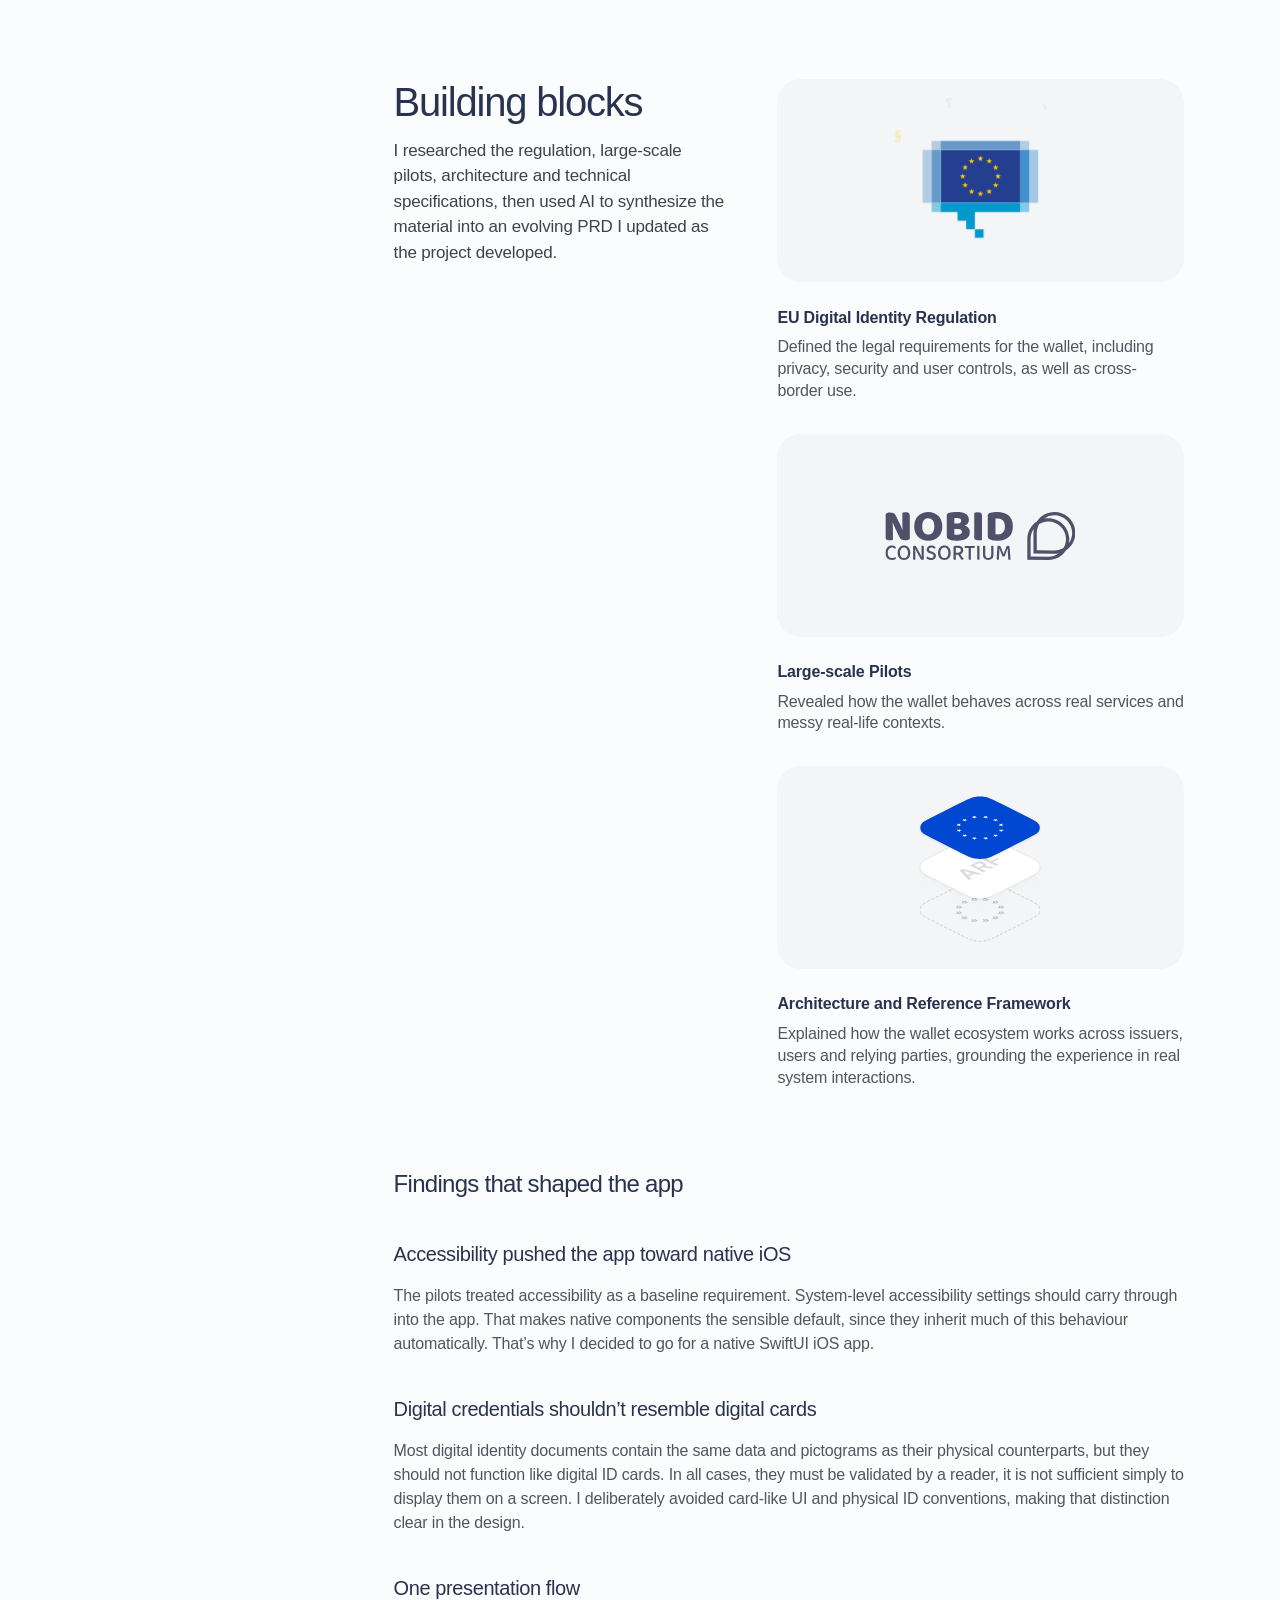
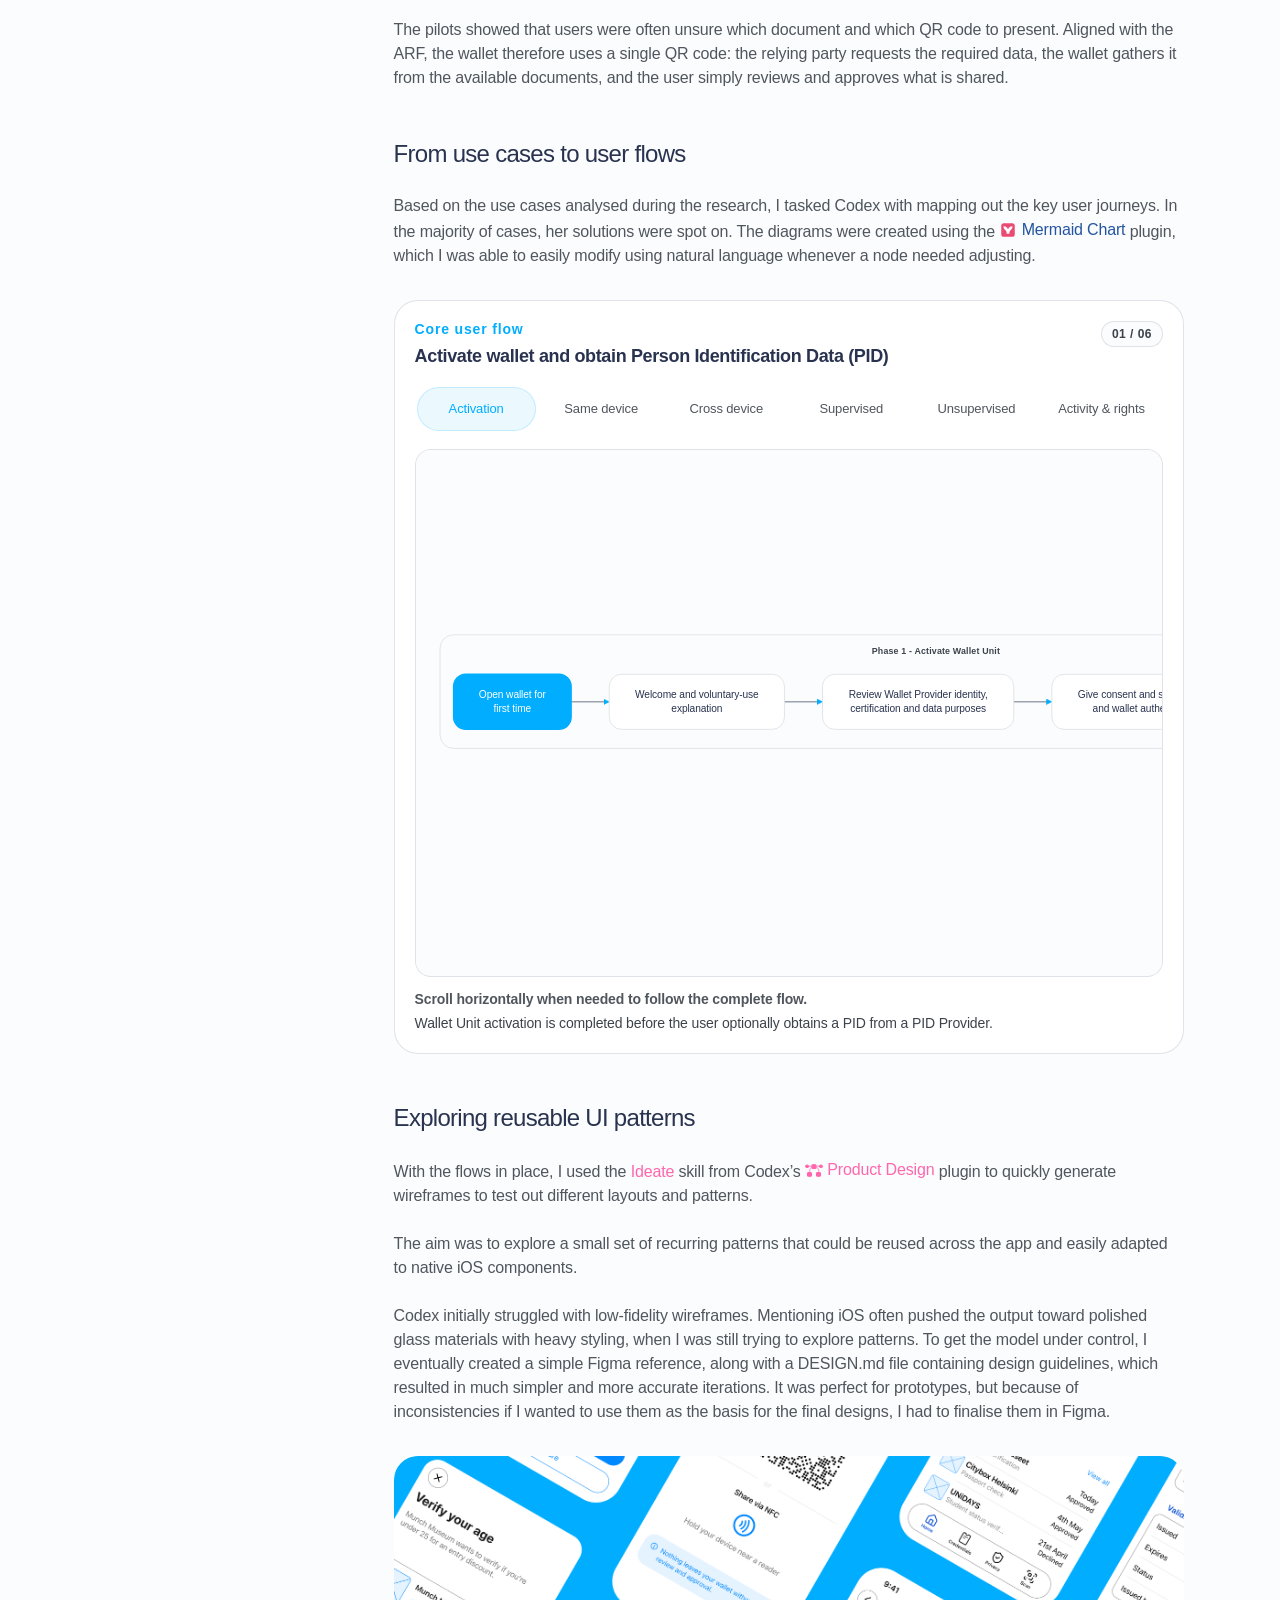
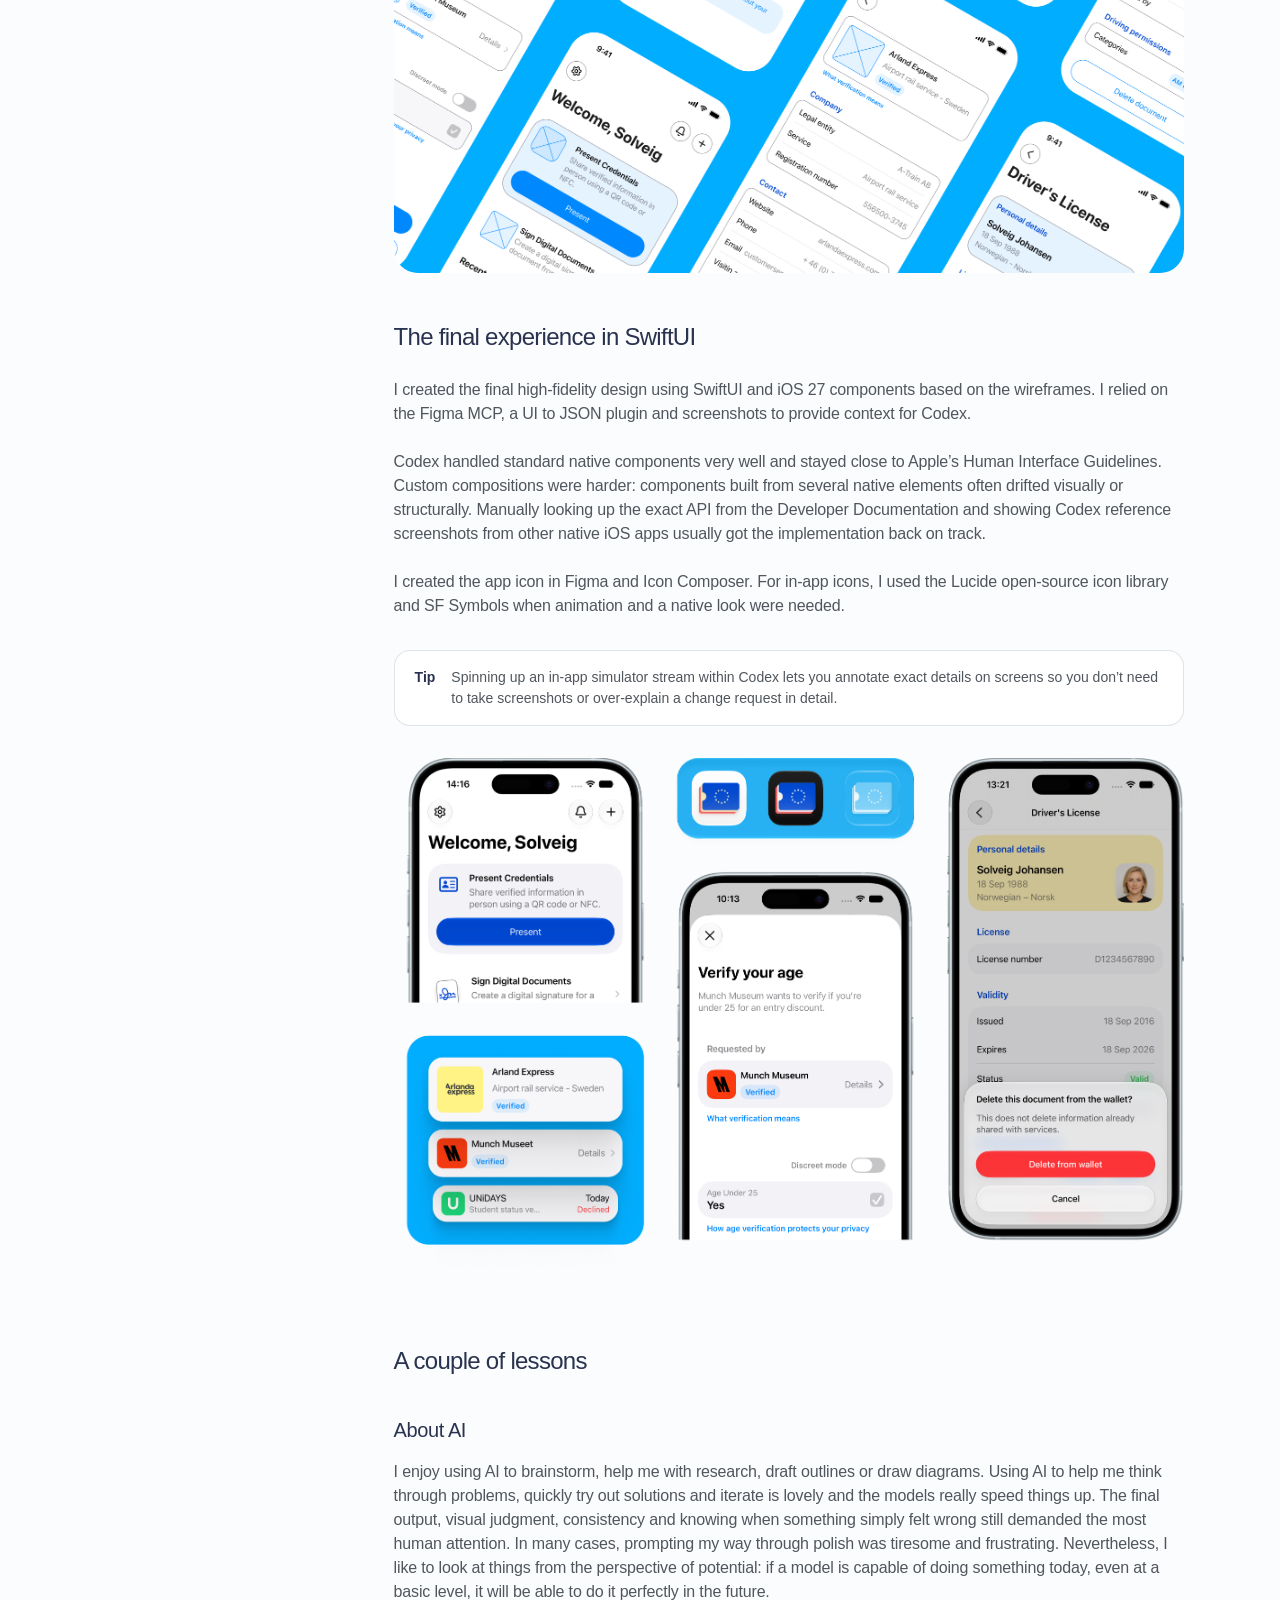
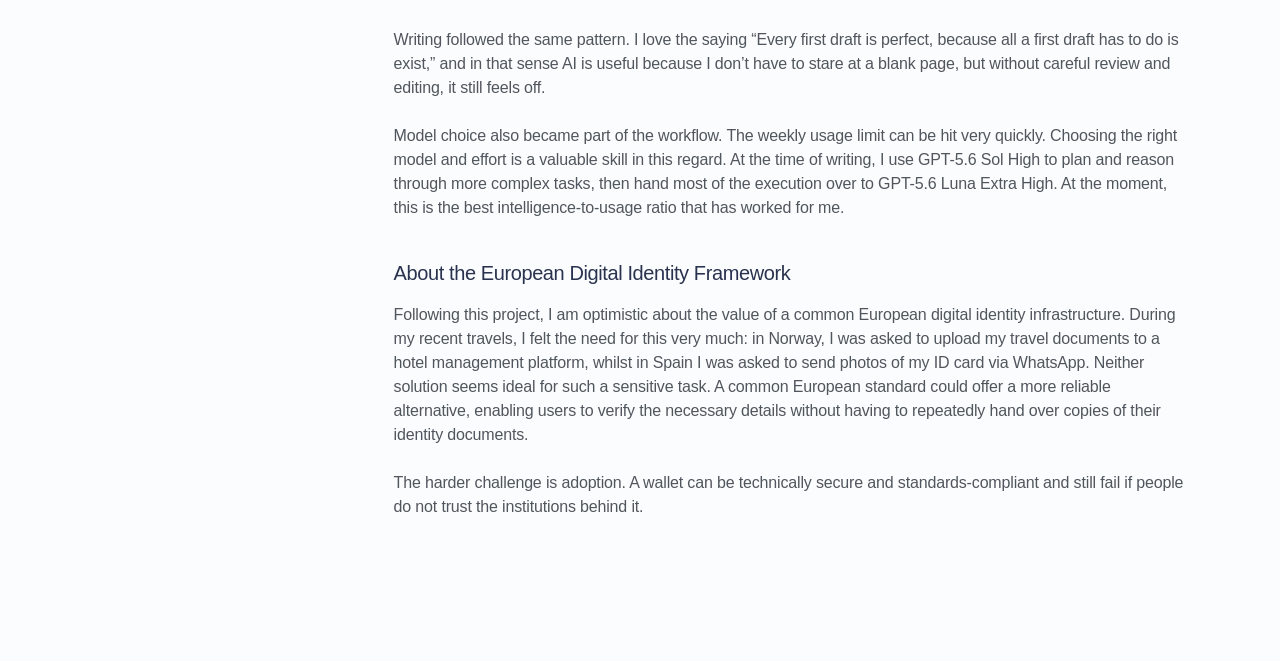
==== commit 7be3b289: "Update index.html" ====
--- a/eudiw-case-study/index.html
+++ b/eudiw-case-study/index.html
@@ -1055,15 +1055,7 @@
             <h3>About the European Digital Identity Framework</h3>
 
             <p>
-              I have a positive outlook in that, in many cases, it would be useful if we had common
-              European cross-border standards and did not outsource the processing of our data to
-              US tech companies. Recently, I’ve actually come across two extreme cases while
-              travelling. In digitally advanced Norway, I had to upload my travel documents to a
-              hotel management system when booking accommodation, whilst in the digitally less
-              advanced Spain, we had to send photos of our ID via WhatsApp. Now, the former is
-              obviously more credible than the latter, but honestly, I wouldn’t want to share my
-              official documents with any US tech company. Therefore, a common European
-              infrastructure would be welcome.
+              Following this project, I am optimistic about the value of a common European digital identity infrastructure. During my recent travels, I felt the need for this very much: in Norway, I was asked to upload my travel documents to a hotel management platform, whilst in Spain I was asked to send photos of my ID card via WhatsApp. Neither solution seems ideal for such a sensitive task. A common European standard could offer a more reliable alternative, enabling users to verify the necessary details without having to repeatedly hand over copies of their identity documents.
             </p>
 
             <p>
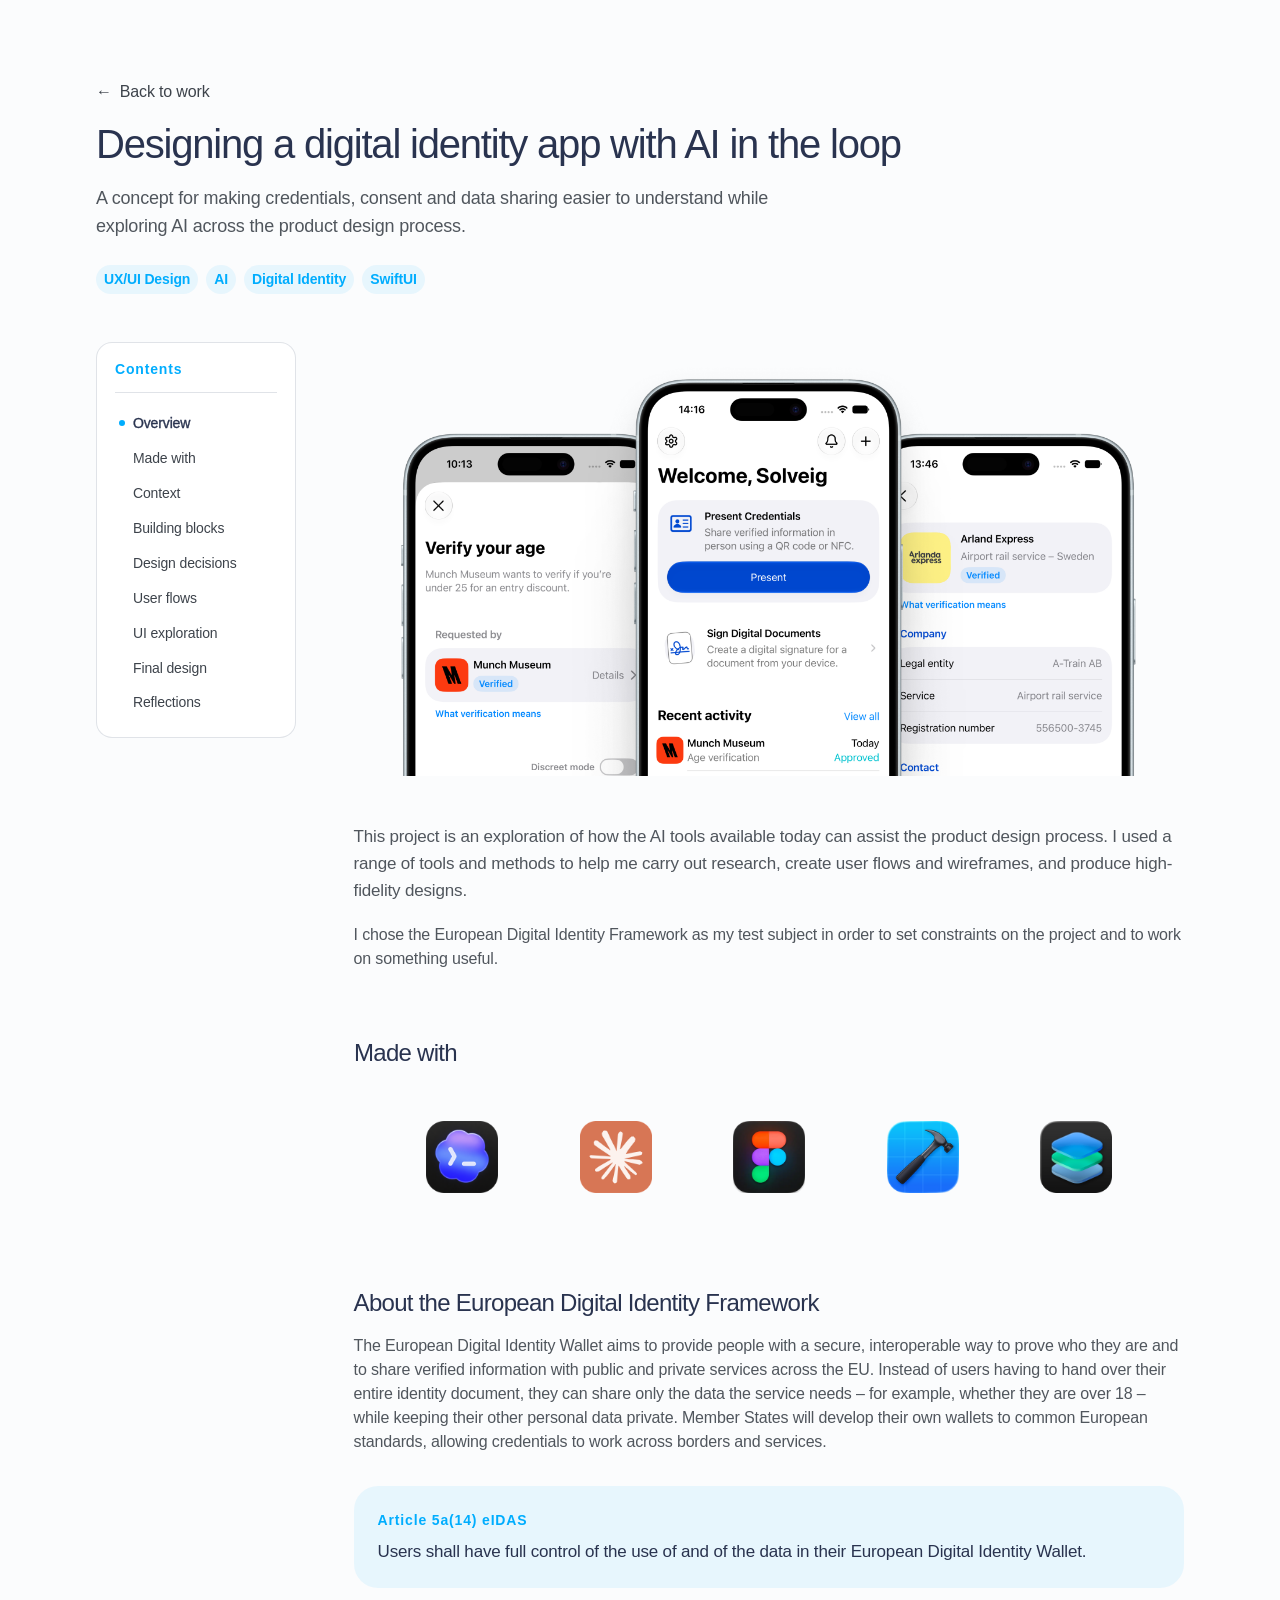
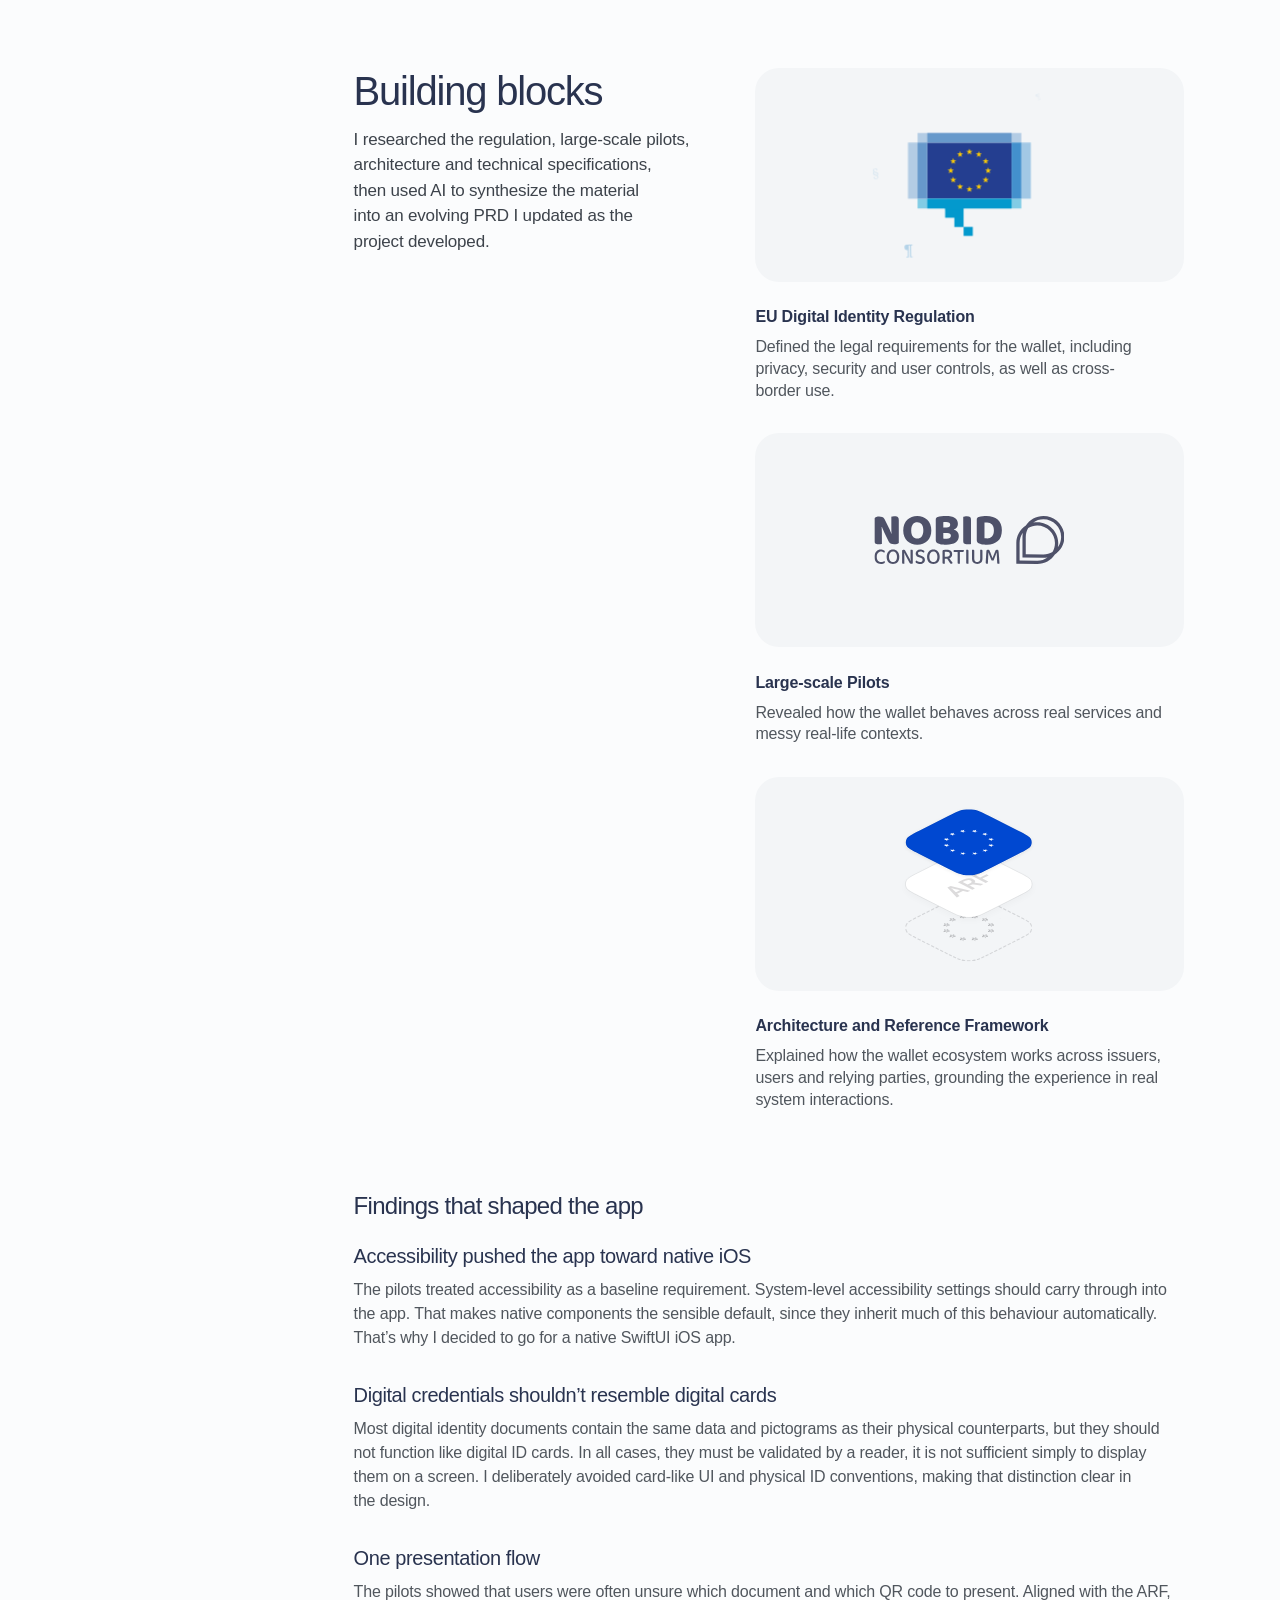
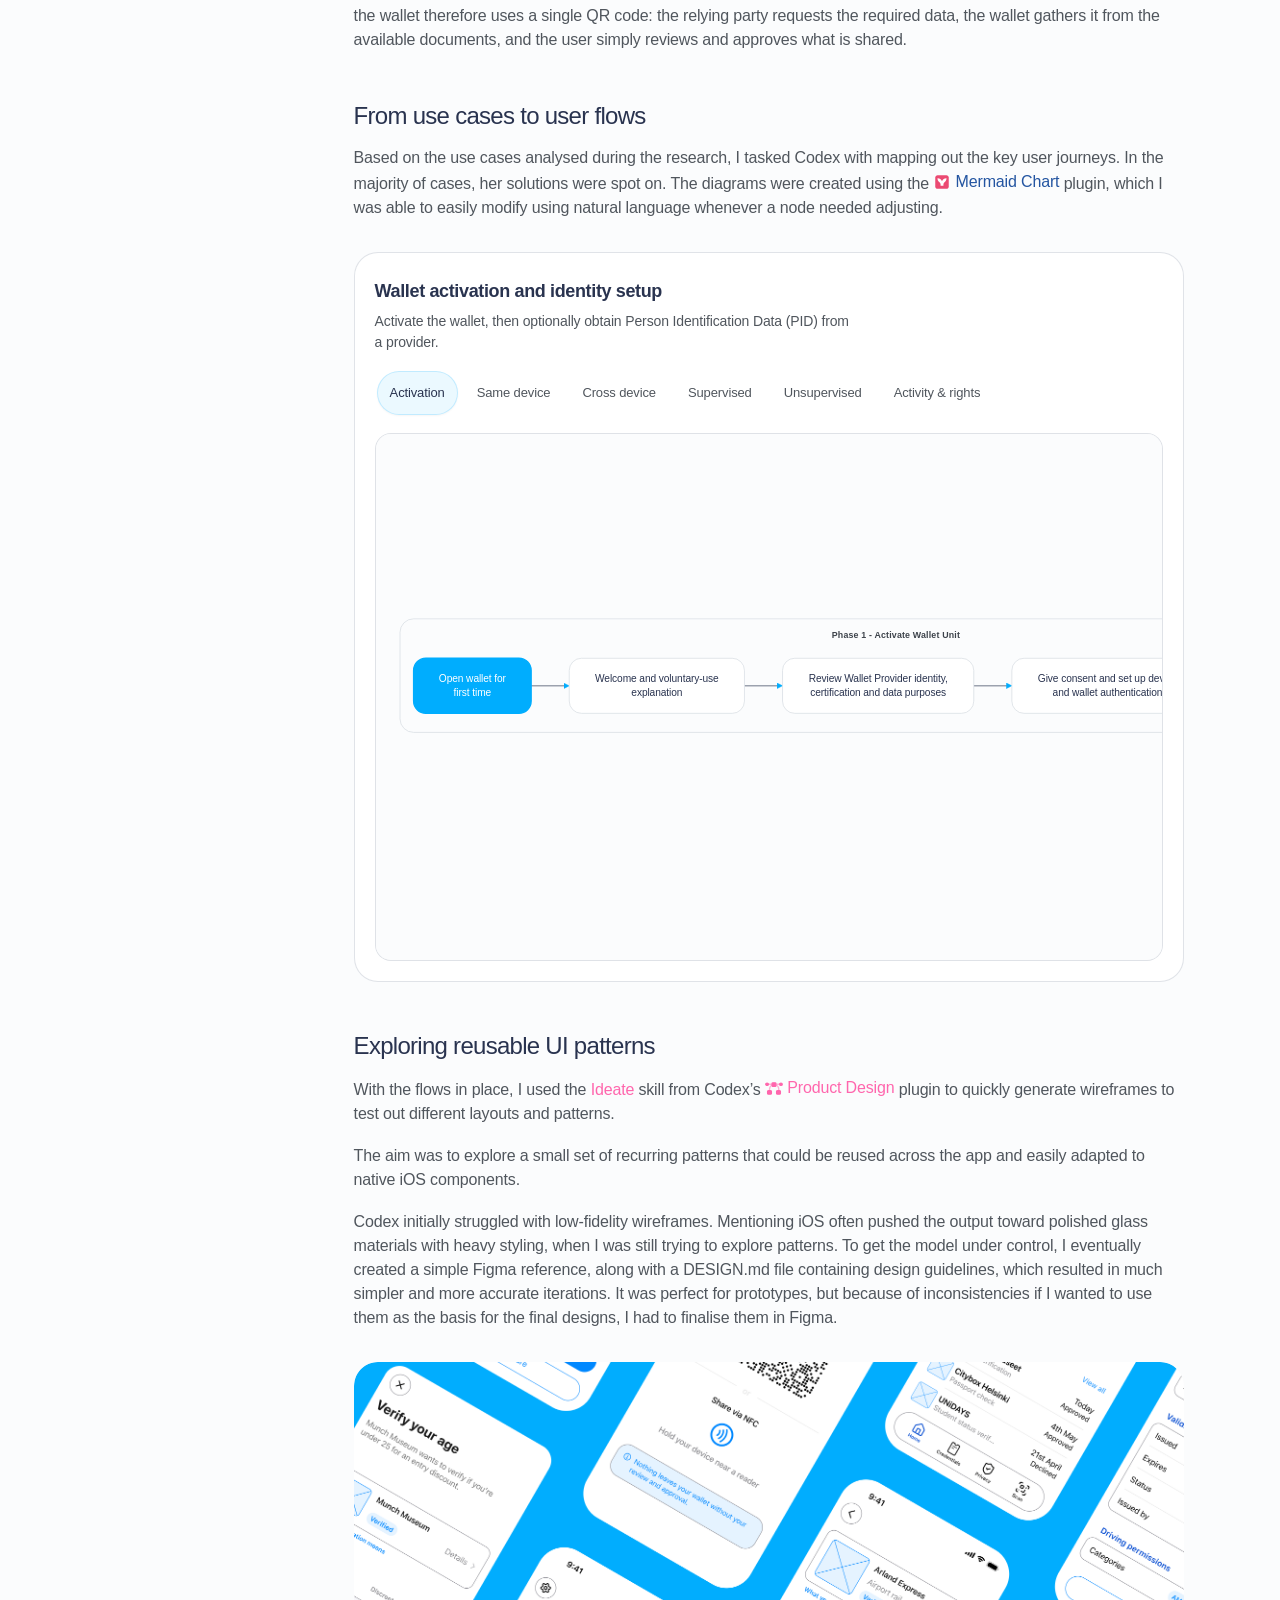
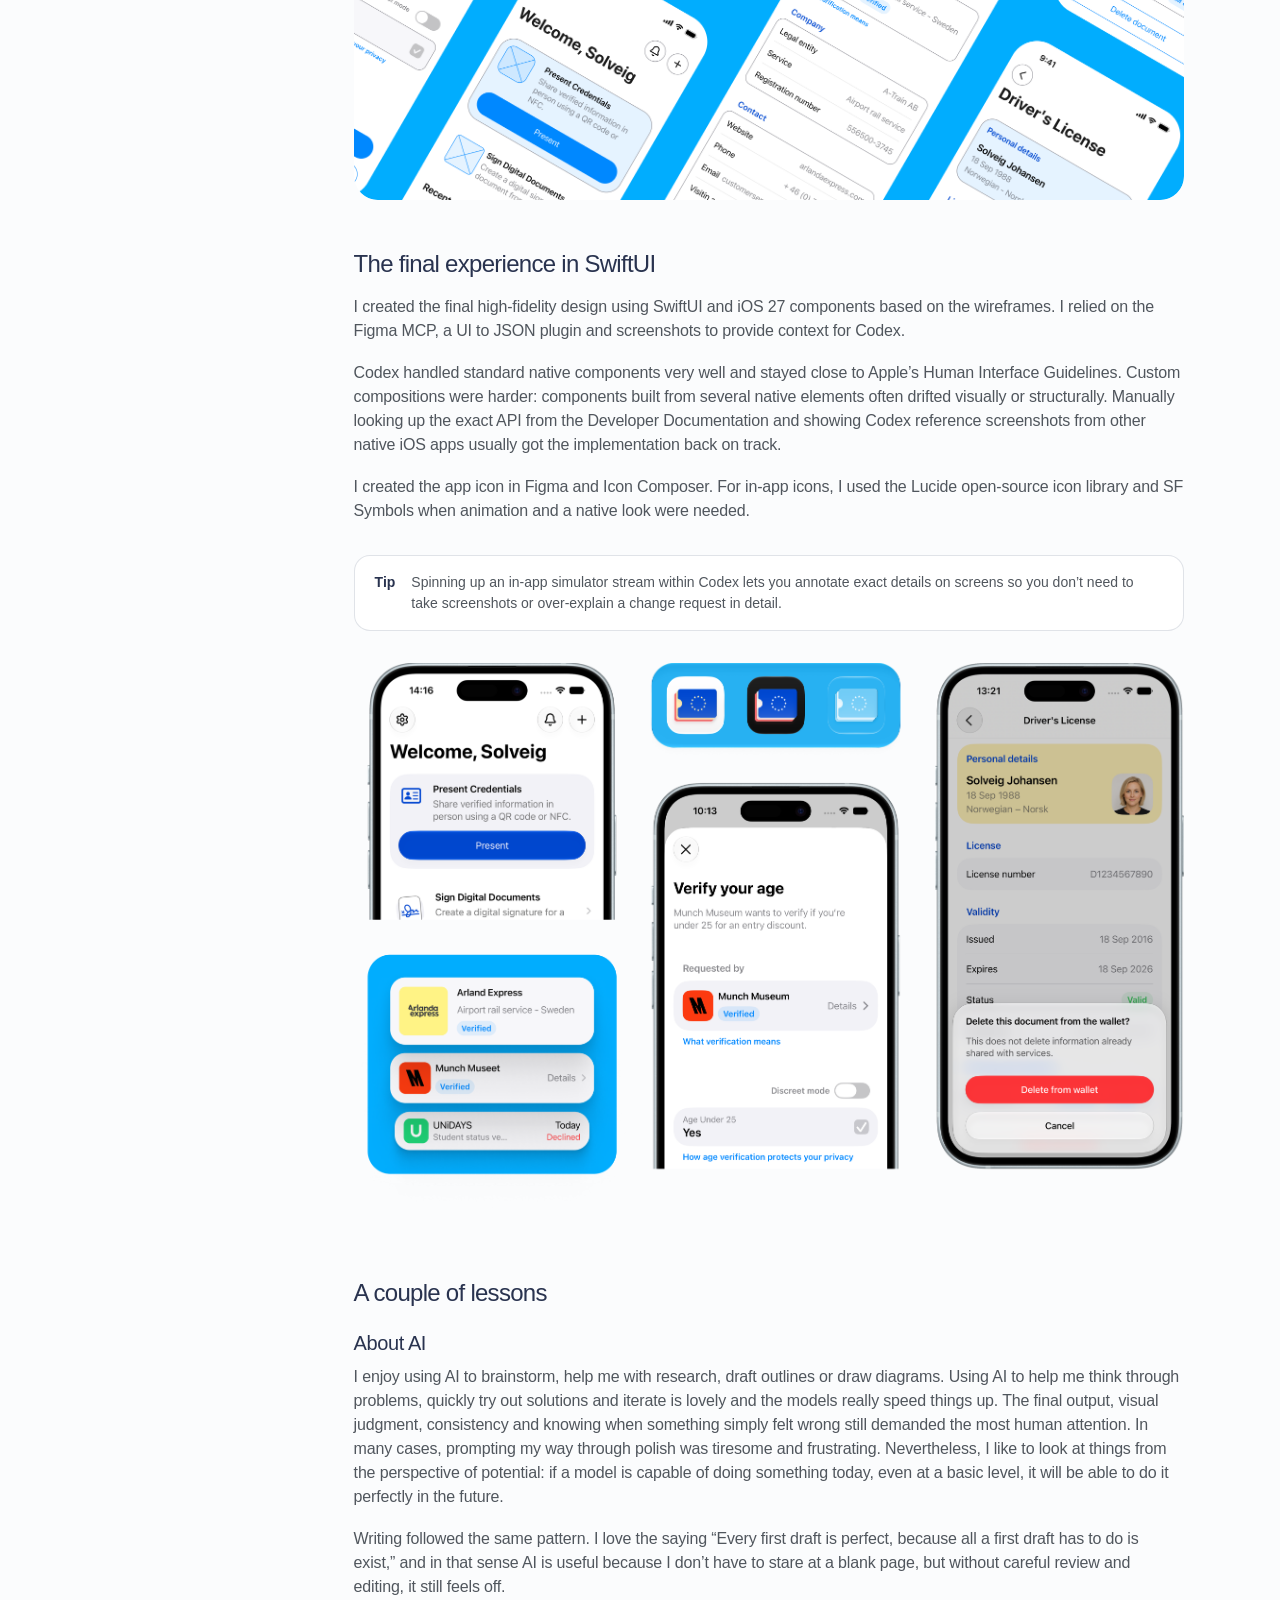
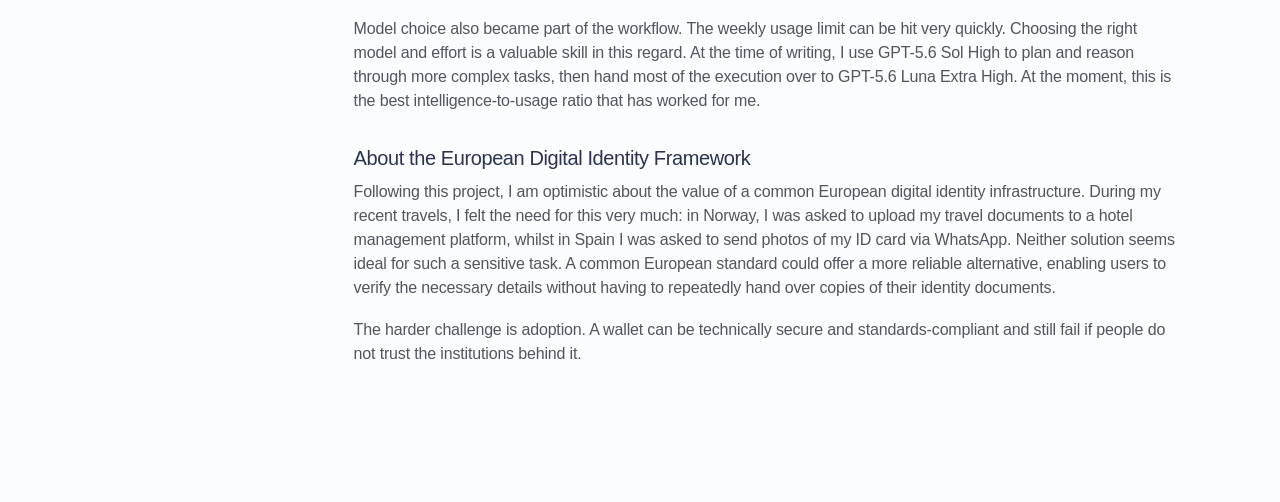
==== commit 87291e33: "Anti-slop design update" ====
--- a/eudiw-case-study/index.html
+++ b/eudiw-case-study/index.html
@@ -19,11 +19,11 @@
       fetchpriority="high"
     />
     <link rel="icon" href="data:," />
-    <link rel="stylesheet" href="./styles.css?v=20260826-toc-curved-indicator-aligned" />
-    <script src="./script.js?v=20260829-overlay-shell-ready-1" defer></script>
+    <link rel="stylesheet" href="./styles.css?v=20261117-type-spacing-1" />
+    <script src="./script.js?v=20261117-project-links-1" defer></script>
     <script src="./assets/vendor/mermaid.min.js" defer></script>
     <script src="./flow-definitions.js" defer></script>
-    <script src="./flows.js" defer></script>
+    <script src="./flows.js?v=20261117-clean-flow-2" defer></script>
   </head>
 
   <body>
@@ -41,7 +41,7 @@
             id="project-introduction"
             tabindex="-1"
             data-toc
-            data-toc-title="Project introduction"
+            data-toc-title="Overview"
           >
             Designing a digital identity app with AI in the loop
           </h1>
@@ -192,7 +192,7 @@
           </section>
 
           <section aria-labelledby="trust-model">
-            <h2 id="trust-model" tabindex="-1" data-toc>
+            <h2 id="trust-model" tabindex="-1" data-toc data-toc-title="Context">
               About the European Digital Identity Framework
             </h2>
 
@@ -742,7 +742,7 @@
           </section>
 
           <section aria-labelledby="findings-that-shaped-the-app">
-            <h2 id="findings-that-shaped-the-app" tabindex="-1" data-toc>
+            <h2 id="findings-that-shaped-the-app" tabindex="-1" data-toc data-toc-title="Design decisions">
               Findings that shaped the app
             </h2>
 
@@ -773,7 +773,7 @@
           </section>
 
           <section aria-labelledby="core-user-flows">
-            <h2 id="core-user-flows" tabindex="-1" data-toc>From use cases to user flows</h2>
+            <h2 id="core-user-flows" tabindex="-1" data-toc data-toc-title="User flows">From use cases to user flows</h2>
 
             <p>
               Based on the use cases analysed during the research, I tasked Codex with mapping out
@@ -802,12 +802,13 @@
             <figure class="flow-viewer" data-flow-viewer>
               <div class="flow-viewer-header">
                 <div>
-                  <span class="flow-viewer-eyebrow">Core user flow</span>
                   <h3 class="flow-viewer-title" id="flow-viewer-title" data-flow-title>
-                    Activate wallet and obtain Person Identification Data (PID)
+                    Wallet activation and identity setup
                   </h3>
+                  <p class="flow-viewer-summary" id="flow-viewer-caption" data-flow-summary>
+                    Activate the wallet, then optionally obtain Person Identification Data (PID) from a provider.
+                  </p>
                 </div>
-                <span class="flow-viewer-count" data-flow-count aria-hidden="true"> 01 / 06 </span>
               </div>
 
               <div
@@ -822,7 +823,7 @@
                   type="button"
                   role="tab"
                   aria-controls="flow-viewer-stage"
-                  aria-label="Activate wallet and obtain Person Identification Data (PID)"
+                  aria-label="Wallet activation and identity setup"
                   aria-selected="true"
                   data-flow-index="0"
                 >
@@ -910,21 +911,11 @@
                   <p class="flow-viewer-status" role="status">Rendering flow diagram…</p>
                 </div>
               </div>
-
-              <figcaption id="flow-viewer-caption">
-                <span class="flow-viewer-hint">
-                  Scroll horizontally when needed to follow the complete flow.
-                </span>
-                <span data-flow-summary>
-                  Wallet Unit activation is completed before the user optionally obtains a PID
-                  from a PID Provider.
-                </span>
-              </figcaption>
             </figure>
           </section>
 
           <section aria-labelledby="Exploring reusable UI patterns">
-            <h2 id="Exploring reusable UI patterns" tabindex="-1" data-toc>Exploring reusable UI patterns</h2>
+            <h2 id="Exploring reusable UI patterns" tabindex="-1" data-toc data-toc-title="UI exploration">Exploring reusable UI patterns</h2>
 
             <p>
               With the flows in place, I used the
@@ -976,7 +967,7 @@
           </section>
 
           <section aria-labelledby="final-swiftui-solution">
-            <h2 id="final-swiftui-solution" tabindex="-1" data-toc>
+            <h2 id="final-swiftui-solution" tabindex="-1" data-toc data-toc-title="Final design">
               The final experience in SwiftUI
             </h2>
 
@@ -1022,7 +1013,7 @@
           </section>
 
           <section aria-labelledby="a-couple-of-lessons">
-            <h2 id="a-couple-of-lessons" tabindex="-1" data-toc>A couple of lessons</h2>
+            <h2 id="a-couple-of-lessons" tabindex="-1" data-toc data-toc-title="Reflections">A couple of lessons</h2>
 
             <h3>About AI</h3>
 
--- a/eudiw-case-study/styles.css
+++ b/eudiw-case-study/styles.css
@@ -18,7 +18,12 @@
   --color-illustration-surface: #f3f5f7;
 
   --shell-max: 68rem;
-  --toc-width: 15rem;
+  --toc-width: 12.5rem;
+  --article-section-space: 3rem;
+  --article-subsection-space: 2rem;
+  --article-paragraph-space: 1.125rem;
+  --article-heading-gap: 0.875rem;
+  --article-subheading-gap: 0.5rem;
   --toc-column-gap: clamp(2.5rem, 4.5vw, 4rem);
   --toc-sticky-top: 2rem;
 
@@ -246,9 +251,9 @@
   position: sticky;
   top: var(--toc-sticky-top);
   min-width: 0;
-  padding: 1.5rem;
+  padding: 1.125rem;
   border: 1px solid var(--color-border-soft);
-  border-radius: var(--radius-large);
+  border-radius: var(--radius-medium);
   background: var(--color-panel);
 }
 
@@ -349,7 +354,7 @@
 }
 
 .article p {
-  margin-bottom: 1.5rem;
+  margin-bottom: var(--article-paragraph-space);
 }
 
 .product-design-reference,
@@ -410,7 +415,7 @@
 }
 
 .article h2 {
-  margin: 3rem 0 1.5rem;
+  margin: var(--article-section-space) 0 var(--article-heading-gap);
   font-size: 1.5rem;
   font-weight: 500;
   letter-spacing: -0.03em;
@@ -419,12 +424,17 @@
 }
 
 .article h3 {
-  margin: 2.5rem 0 1rem;
+  margin: var(--article-subsection-space) 0 var(--article-subheading-gap);
   font-size: 1.25rem;
   font-weight: 500;
   letter-spacing: -0.02em;
   line-height: 1.35;
   scroll-margin-top: 3rem;
+}
+
+/* A section heading and its first subheading belong to one group. */
+.article h2 + h3 {
+  margin-top: 1.25rem;
 }
 
 .article h2:focus,
@@ -980,14 +990,6 @@
   gap: 1.5rem;
 }
 
-.flow-viewer-eyebrow {
-  display: block;
-  color: var(--color-accent);
-  font-size: 0.875rem;
-  font-weight: 700;
-  letter-spacing: 0.06em;
-  line-height: 1.25;
-}
 
 .article .flow-viewer-title {
   max-width: 31rem;
@@ -998,19 +1000,6 @@
   line-height: 1.35;
 }
 
-.flow-viewer-count {
-  flex: none;
-  padding: 0.375rem 0.625rem;
-  border: 1px solid var(--color-border-soft);
-  border-radius: var(--radius-pill);
-  background: var(--color-surface);
-  color: var(--color-muted);
-  font-size: 0.75rem;
-  font-variant-numeric: tabular-nums;
-  font-weight: 600;
-  letter-spacing: 0.04em;
-  line-height: 1;
-}
 
 .flow-viewer-tabs {
   display: flex;
@@ -1066,9 +1055,10 @@
 }
 
 .flow-viewer-tab[aria-selected="true"] {
-  border-color: color-mix(in srgb, var(--color-about) 18%, transparent);
   background: var(--color-accent-soft);
-  color: var(--color-accent);
+  border-color: color-mix(in srgb, var(--color-accent) 18%, transparent);
+  color: var(--color-ink);
+  box-shadow: 0 1px 2px rgb(0 0 0 / 0.04);
 }
 
 .flow-viewer-stage {
@@ -1249,20 +1239,14 @@
   stroke: var(--color-accent) !important;
 }
 
-.flow-viewer figcaption {
-  display: grid;
-  gap: 0.25rem;
-  margin-top: 0.75rem;
-  color: var(--color-muted);
+.article .flow-viewer-summary {
+  max-width: 65ch;
+  margin: 0.5rem 0 0;
   font-size: 0.875rem;
-  letter-spacing: -0.01em;
-  line-height: 1.45;
-}
-
-.flow-viewer-hint {
+  line-height: 1.5;
   color: var(--color-copy);
-  font-weight: 600;
-}
+}
+
 
 @media (max-width: 67.625rem) {
   .shell {
@@ -1289,13 +1273,11 @@
 
 @media (min-width: 48rem) {
   .flow-viewer-tabs {
-    display: grid;
-    grid-template-columns: repeat(6, minmax(0, 1fr));
-    overflow: visible;
+    display: flex;
+    overflow-x: auto;
   }
 
   .flow-viewer-tab {
-    width: 100%;
     justify-content: center;
   }
 }
@@ -1324,12 +1306,9 @@
     padding-bottom: 4.5rem;
   }
 
-  .article h2 {
-    margin-top: 2.5rem;
-  }
-
-  .article h3 {
-    margin-top: 2rem;
+  :root {
+    --article-section-space: 2.5rem;
+    --article-subsection-space: 1.75rem;
   }
 
   .how-it-works {
@@ -1428,8 +1407,11 @@
 
 @media (forced-colors: active) {
   .flow-viewer-tab[aria-selected="true"] {
-    border-color: currentColor;
-  }
+  background: var(--color-accent-soft);
+  border-color: color-mix(in srgb, var(--color-accent) 18%, transparent);
+  color: var(--color-ink);
+  box-shadow: 0 1px 2px rgb(0 0 0 / 0.04);
+}
 
   .sticky-toc {
     border-color: CanvasText;
